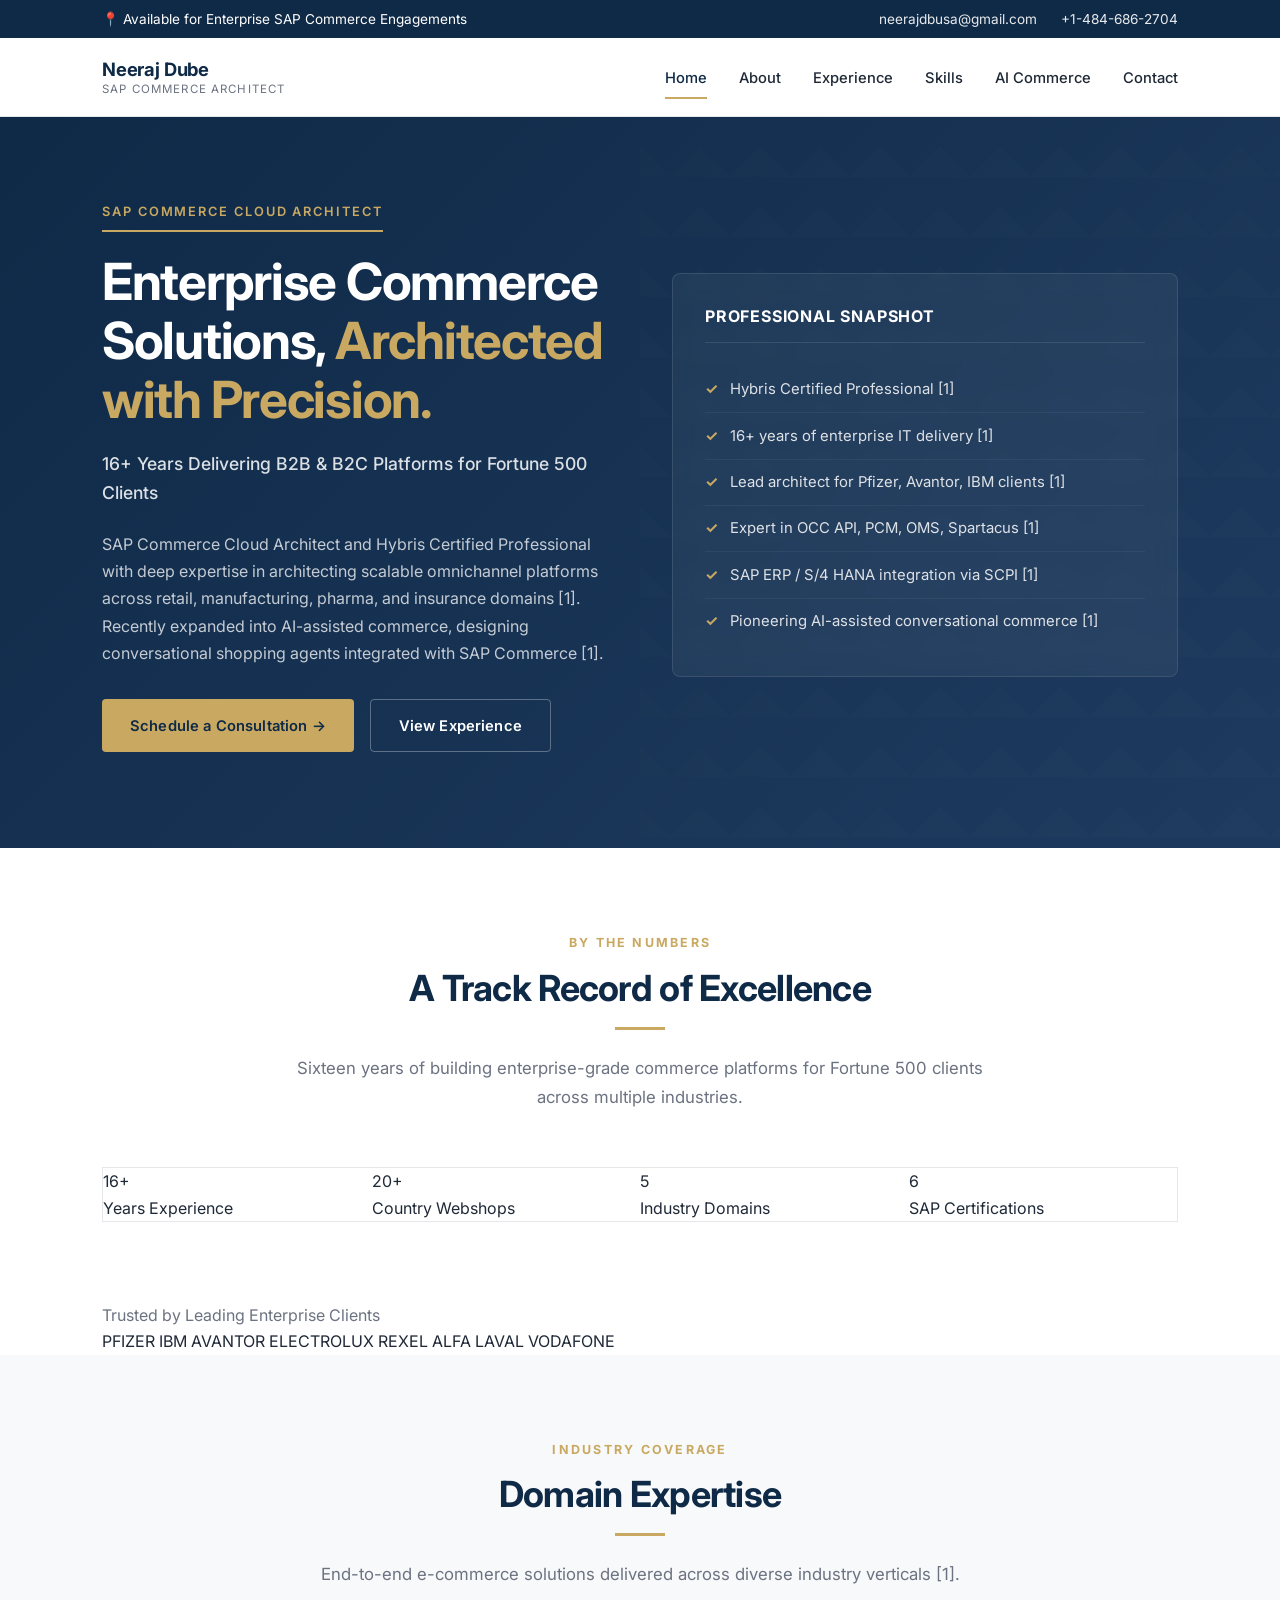
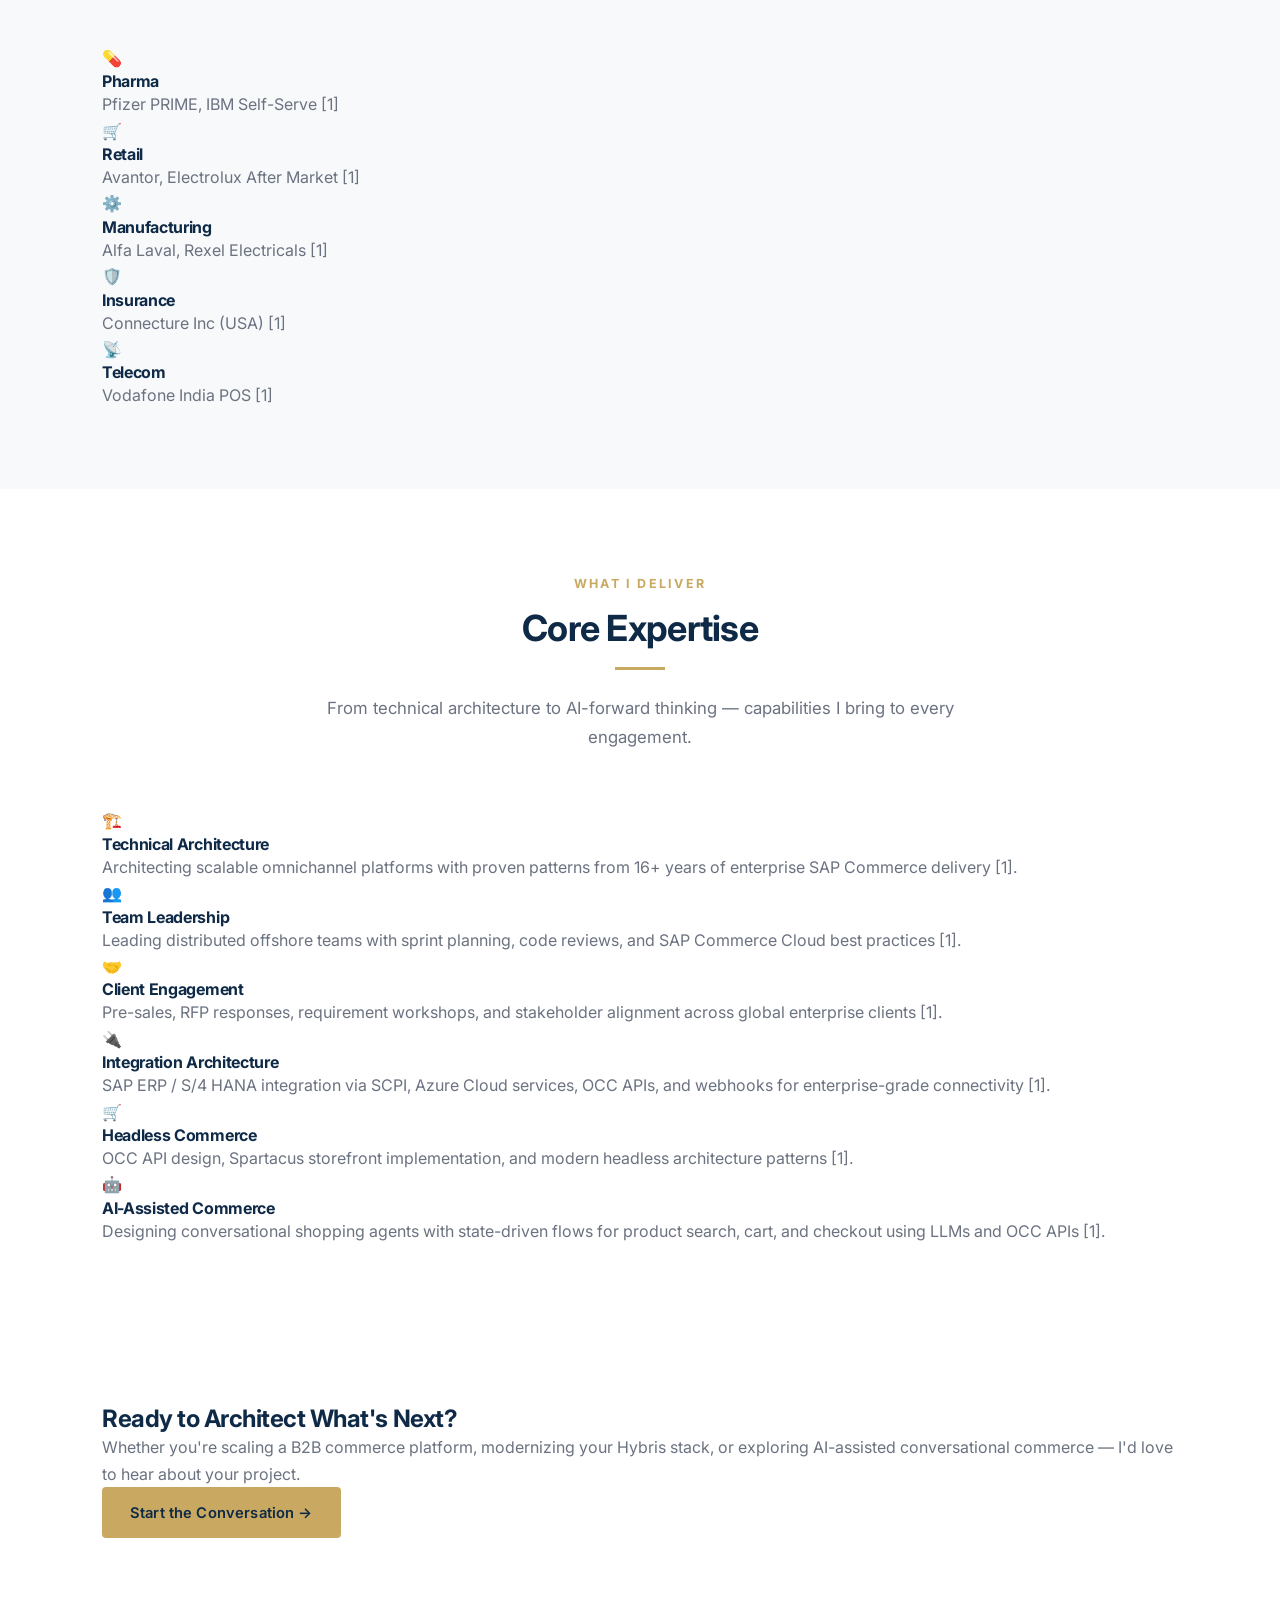
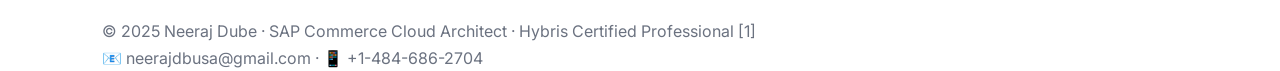
==== index.html @ e6ef2341 "Update index.html" ====
<!DOCTYPE html>
<html lang="en">
<head>
<meta charset="UTF-8" />
<meta name="viewport" content="width=device-width, initial-scale=1.0" />
<title>Neeraj Dube — SAP Commerce Cloud Architect</title>
<meta name="description" content="SAP Commerce Cloud Architect and Hybris Certified Professional with 16+ years of experience delivering enterprise B2B and B2C commerce solutions across pharma, retail, manufacturing, and insurance domains." />
<link href="https://fonts.googleapis.com/css2?family=Inter:wght@400;500;600;700;800&display=swap" rel="stylesheet">
<link rel="stylesheet" href="style.css">
</head>
<body>

<!-- Top Bar -->
<div class="top-bar">
  <div class="top-bar-inner">
    <span>📍 Available for Enterprise SAP Commerce Engagements</span>
    <div>
      <a href="mailto:neerajdbusa@gmail.com">neerajdbusa@gmail.com</a>
      <a href="tel:+14846862704">+1-484-686-2704</a>
    </div>
  </div>
</div>

<!-- Navigation -->
<nav>
  <div class="nav-inner">
    <div class="logo">
      <span class="logo-name">Neeraj Dube</span>
      <span class="logo-tagline">SAP Commerce Architect</span>
    </div>
    <ul class="nav-links">
      <li><a href="index.html" class="active">Home</a></li>
      <li><a href="about.html">About</a></li>
      <li><a href="experience.html">Experience</a></li>
      <li><a href="skills.html">Skills</a></li>
      <li><a href="ai-commerce.html">AI Commerce</a></li>
      <li><a href="contact.html">Contact</a></li>
    </ul>
  </div>
</nav>

<!-- Hero Section -->
<header class="hero">
  <div class="container">
    <div class="hero-inner">
      <div>
        <span class="hero-eyebrow">SAP Commerce Cloud Architect</span>
        <h1>Enterprise Commerce Solutions, <span class="accent">Architected with Precision.</span></h1>
        <p class="title">16+ Years Delivering B2B & B2C Platforms for Fortune 500 Clients</p>
        <p class="tagline">
          SAP Commerce Cloud Architect and Hybris Certified Professional with deep expertise in architecting scalable omnichannel platforms across retail, manufacturing, pharma, and insurance domains [1]. Recently expanded into AI-assisted commerce, designing conversational shopping agents integrated with SAP Commerce [1].
        </p>
        <div class="hero-actions">
          <a href="contact.html" class="btn btn-primary">Schedule a Consultation →</a>
          <a href="experience.html" class="btn btn-outline">View Experience</a>
        </div>
      </div>

      <div class="hero-card">
        <h3>Professional Snapshot</h3>
        <ul class="cred-list">
          <li>Hybris Certified Professional [1]</li>
          <li>16+ years of enterprise IT delivery [1]</li>
          <li>Lead architect for Pfizer, Avantor, IBM clients [1]</li>
          <li>Expert in OCC API, PCM, OMS, Spartacus [1]</li>
          <li>SAP ERP / S/4 HANA integration via SCPI [1]</li>
          <li>Pioneering AI-assisted conversational commerce [1]</li>
        </ul>
      </div>
    </div>
  </div>
</header>

<!-- Stats Section -->
<section>
  <div class="container">
    <div class="section-header">
      <span class="eyebrow">By The Numbers</span>
      <h2 class="section-title">A Track Record of Excellence</h2>
      <div class="section-divider"></div>
      <p class="section-subtitle">Sixteen years of building enterprise-grade commerce platforms for Fortune 500 clients across multiple industries.</p>
    </div>
    <div class="stats-grid">
      <div class="stat-card">
        <div class="stat-num">16<span class="plus">+</span></div>
        <div class="stat-label">Years Experience</div>
      </div>
      <div class="stat-card">
        <div class="stat-num">20<span class="plus">+</span></div>
        <div class="stat-label">Country Webshops</div>
      </div>
      <div class="stat-card">
        <div class="stat-num">5</div>
        <div class="stat-label">Industry Domains</div>
      </div>
      <div class="stat-card">
        <div class="stat-num">6</div>
        <div class="stat-label">SAP Certifications</div>
      </div>
    </div>
  </div>
</section>

<!-- Clients Bar -->
<div class="clients-section">
  <div class="container">
    <p class="clients-label">Trusted by Leading Enterprise Clients</p>
    <div class="clients-grid">
      <span class="client-name">PFIZER</span>
      <span class="client-name">IBM</span>
      <span class="client-name">AVANTOR</span>
      <span class="client-name">ELECTROLUX</span>
      <span class="client-name">REXEL</span>
      <span class="client-name">ALFA LAVAL</span>
      <span class="client-name">VODAFONE</span>
    </div>
  </div>
</div>

<!-- Domain Expertise -->
<section class="section-alt">
  <div class="container">
    <div class="section-header">
      <span class="eyebrow">Industry Coverage</span>
      <h2 class="section-title">Domain Expertise</h2>
      <div class="section-divider"></div>
      <p class="section-subtitle">End-to-end e-commerce solutions delivered across diverse industry verticals [1].</p>
    </div>
    <div class="domain-grid">
      <div class="domain-card">
        <div class="domain-icon">💊</div>
        <h4>Pharma</h4>
        <p>Pfizer PRIME, IBM Self-Serve [1]</p>
      </div>
      <div class="domain-card">
        <div class="domain-icon">🛒</div>
        <h4>Retail</h4>
        <p>Avantor, Electrolux After Market [1]</p>
      </div>
      <div class="domain-card">
        <div class="domain-icon">⚙️</div>
        <h4>Manufacturing</h4>
        <p>Alfa Laval, Rexel Electricals [1]</p>
      </div>
      <div class="domain-card">
        <div class="domain-icon">🛡️</div>
        <h4>Insurance</h4>
        <p>Connecture Inc (USA) [1]</p>
      </div>
      <div class="domain-card">
        <div class="domain-icon">📡</div>
        <h4>Telecom</h4>
        <p>Vodafone India POS [1]</p>
      </div>
    </div>
  </div>
</section>

<!-- Core Expertise -->
<section>
  <div class="container">
    <div class="section-header">
      <span class="eyebrow">What I Deliver</span>
      <h2 class="section-title">Core Expertise</h2>
      <div class="section-divider"></div>
      <p class="section-subtitle">From technical architecture to AI-forward thinking — capabilities I bring to every engagement.</p>
    </div>
    <div class="expertise-grid">
      <div class="expertise-card">
        <div class="expertise-icon">🏗️</div>
        <h4>Technical Architecture</h4>
        <p>Architecting scalable omnichannel platforms with proven patterns from 16+ years of enterprise SAP Commerce delivery [1].</p>
      </div>
      <div class="expertise-card">
        <div class="expertise-icon">👥</div>
        <h4>Team Leadership</h4>
        <p>Leading distributed offshore teams with sprint planning, code reviews, and SAP Commerce Cloud best practices [1].</p>
      </div>
      <div class="expertise-card">
        <div class="expertise-icon">🤝</div>
        <h4>Client Engagement</h4>
        <p>Pre-sales, RFP responses, requirement workshops, and stakeholder alignment across global enterprise clients [1].</p>
      </div>
      <div class="expertise-card">
        <div class="expertise-icon">🔌</div>
        <h4>Integration Architecture</h4>
        <p>SAP ERP / S/4 HANA integration via SCPI, Azure Cloud services, OCC APIs, and webhooks for enterprise-grade connectivity [1].</p>
      </div>
      <div class="expertise-card">
        <div class="expertise-icon">🛒</div>
        <h4>Headless Commerce</h4>
        <p>OCC API design, Spartacus storefront implementation, and modern headless architecture patterns [1].</p>
      </div>
      <div class="expertise-card">
        <div class="expertise-icon">🤖</div>
        <h4>AI-Assisted Commerce</h4>
        <p>Designing conversational shopping agents with state-driven flows for product search, cart, and checkout using LLMs and OCC APIs [1].</p>
      </div>
    </div>
  </div>
</section>

<!-- CTA Banner -->
<section>
  <div class="container">
    <div class="cta-banner">
      <h2>Ready to Architect What's Next?</h2>
      <p>Whether you're scaling a B2B commerce platform, modernizing your Hybris stack, or exploring AI-assisted conversational commerce — I'd love to hear about your project.</p>
      <a href="contact.html" class="btn btn-primary">Start the Conversation →</a>
    </div>
  </div>
</section>

<!-- Footer -->
<footer>
  <div class="container">
    <p>© 2025 Neeraj Dube · SAP Commerce Cloud Architect · Hybris Certified Professional [1]</p>
    <p>📧 <a href="mailto:neerajdbusa@gmail.com">neerajdbusa@gmail.com</a> · 📱 +1-484-686-2704</p>
  </div>
</footer>

</body>
</html>
---- style.css ----
/* ============================================
   NEERAJ DUBE PORTFOLIO - GLOBAL STYLESHEET
   SAP Commerce Cloud Architect [1]
   ============================================ */

/* ---------- RESET & BASE ---------- */
* { margin: 0; padding: 0; box-sizing: border-box; }
html { scroll-behavior: smooth; }
body {
  font-family: 'Inter', -apple-system, BlinkMacSystemFont, sans-serif;
  line-height: 1.65;
  color: #1f2937;
  background: #ffffff;
  -webkit-font-smoothing: antialiased;
}
a { color: inherit; text-decoration: none; }
img { max-width: 100%; display: block; }
ul { list-style: none; }

/* ---------- DESIGN TOKENS ---------- */
:root {
  --navy: #0f2a47;
  --navy-light: #1e3a5f;
  --accent: #c9a961;
  --accent-dark: #b89651;
  --text: #1f2937;
  --text-muted: #6b7280;
  --bg: #ffffff;
  --bg-alt: #f8f9fb;
  --border: #e5e7eb;
  --success: #10b981;
}

/* ---------- TYPOGRAPHY ---------- */
h1, h2, h3, h4, h5 {
  font-weight: 700;
  letter-spacing: -0.02em;
  line-height: 1.25;
  color: var(--navy);
}
p { color: var(--text-muted); }
strong { color: var(--text); font-weight: 600; }

.container { max-width: 1140px; margin: 0 auto; padding: 0 2rem; }

/* ---------- TOP BAR ---------- */
.top-bar {
  background: var(--navy);
  color: #fff;
  padding: 0.5rem 0;
  font-size: 0.85rem;
}
.top-bar-inner {
  max-width: 1140px;
  margin: 0 auto;
  padding: 0 2rem;
  display: flex;
  justify-content: space-between;
  align-items: center;
  flex-wrap: wrap;
  gap: 0.5rem;
}
.top-bar a { color: rgba(255,255,255,0.9); margin-left: 1.25rem; transition: color 0.2s; }
.top-bar a:hover { color: var(--accent); }
@media (max-width: 600px) { .top-bar { display: none; } }

/* ---------- NAVIGATION ---------- */
nav {
  background: #fff;
  border-bottom: 1px solid var(--border);
  padding: 1.25rem 0;
  position: sticky;
  top: 0;
  z-index: 100;
  box-shadow: 0 1px 3px rgba(0,0,0,0.02);
}
.nav-inner {
  display: flex;
  justify-content: space-between;
  align-items: center;
  max-width: 1140px;
  margin: 0 auto;
  padding: 0 2rem;
}
.logo { display: flex; flex-direction: column; line-height: 1.2; }
.logo-name {
  font-weight: 700;
  font-size: 1.15rem;
  color: var(--navy);
  letter-spacing: -0.01em;
}
.logo-tagline {
  font-size: 0.72rem;
  color: var(--text-muted);
  text-transform: uppercase;
  letter-spacing: 0.1em;
  margin-top: 2px;
}
.nav-links {
  display: flex;
  gap: 2rem;
  align-items: center;
}
.nav-links a {
  font-weight: 500;
  font-size: 0.92rem;
  color: var(--text);
  transition: color 0.2s;
  position: relative;
  padding: 0.25rem 0;
}
.nav-links a:hover { color: var(--navy); }
.nav-links a.active { color: var(--navy); }
.nav-links a.active::after {
  content: '';
  position: absolute;
  bottom: -8px;
  left: 0; right: 0;
  height: 2px;
  background: var(--accent);
}
@media (max-width: 768px) { .nav-links { display: none; } }

/* ---------- BUTTONS ---------- */
.btn {
  display: inline-flex;
  align-items: center;
  gap: 0.5rem;
  padding: 0.85rem 1.75rem;
  border-radius: 4px;
  font-weight: 600;
  font-size: 0.92rem;
  transition: all 0.25s;
  cursor: pointer;
  border: none;
  font-family: inherit;
  letter-spacing: 0.01em;
}
.btn-primary {
  background: var(--accent);
  color: var(--navy);
}
.btn-primary:hover {
  background: var(--accent-dark);
  transform: translateY(-1px);
}
.btn-outline {
  background: transparent;
  color: #fff;
  border: 1.5px solid rgba(255,255,255,0.3);
}
.btn-outline:hover {
  border-color: #fff;
  background: rgba(255,255,255,0.05);
}
.btn-dark {
  background: var(--navy);
  color: #fff;
}
.btn-dark:hover {
  background: var(--navy-light);
  transform: translateY(-1px);
}
.btn-light { background: #fff; color: var(--navy); }
.btn-light:hover { transform: translateY(-2px); box-shadow: 0 10px 25px rgba(0,0,0,0.1); }

/* ---------- HERO (Home Page) ---------- */
.hero {
  background: linear-gradient(135deg, #0f2a47 0%, #1e3a5f 100%);
  color: #fff;
  padding: 5rem 0 6rem;
  position: relative;
  overflow: hidden;
}
.hero::before {
  content: '';
  position: absolute;
  top: 0; right: 0;
  width: 50%; height: 100%;
  background-image:
    linear-gradient(45deg, rgba(255,255,255,0.02) 25%, transparent 25%),
    linear-gradient(-45deg, rgba(255,255,255,0.02) 25%, transparent 25%);
  background-size: 60px 60px;
  opacity: 0.5;
}
.hero-inner {
  position: relative;
  z-index: 1;
  display: grid;
  grid-template-columns: 1fr 1fr;
  gap: 4rem;
  align-items: center;
}
@media (max-width: 900px) {
  .hero-inner { grid-template-columns: 1fr; gap: 2rem; text-align: center; }
}
.hero-eyebrow {
  display: inline-block;
  font-size: 0.8rem;
  letter-spacing: 0.15em;
  text-transform: uppercase;
  color: var(--accent);
  font-weight: 600;
  margin-bottom: 1.25rem;
  padding-bottom: 0.5rem;
  border-bottom: 2px solid var(--accent);
}
.hero h1 {
  font-size: clamp(2.25rem, 4vw, 3.25rem);
  color: #fff;
  margin-bottom: 1.25rem;
  letter-spacing: -0.025em;
  line-height: 1.15;
}
.hero h1 .accent { color: var(--accent); }
.hero .title {
  font-size: 1.1rem;
  color: rgba(255,255,255,0.85);
  font-weight: 500;
  margin-bottom: 1.5rem;
}
.hero .tagline {
  font-size: 1rem;
  color: rgba(255,255,255,0.75);
  margin-bottom: 2rem;
  line-height: 1.7;
  max-width: 520px;
}
@media (max-width: 900px) { .hero .tagline { margin-left: auto; margin-right: auto; } }
.hero-actions { display: flex; gap: 1rem; flex-wrap: wrap; }
@media (max-width: 900px) { .hero-actions { justify-content: center; } }

/* ---------- HERO INFO CARD ---------- */
.hero-card {
  background: rgba(255,255,255,0.05);
  backdrop-filter: blur(10px);
  border: 1px solid rgba(255,255,255,0.1);
  border-radius: 8px;
  padding: 2rem;
}
.hero-card h3 {
  color: #fff;
  font-size: 1rem;
  margin-bottom: 1.5rem;
  padding-bottom: 1rem;
  border-bottom: 1px solid rgba(255,255,255,0.1);
  letter-spacing: 0.05em;
  text-transform: uppercase;
}
.cred-list li {
  display: flex;
  align-items: flex-start;
  gap: 0.75rem;
  padding: 0.65rem 0;
  color: rgba(255,255,255,0.85);
  font-size: 0.93rem;
  border-bottom: 1px solid rgba(255,255,255,0.05);
}
.cred-list li:last-child { border-bottom: none; }
.cred-list li::before {
  content: '✓';
  color: var(--accent);
  font-weight: 700;
  flex-shrink: 0;
}

/* ---------- PAGE HEADER (Inner Pages) ---------- */
.page-header {
  background: linear-gradient(135deg, #0f2a47 0%, #1e3a5f 100%);
  color: #fff;
  padding: 5rem 0 4rem;
  text-align: center;
}
.page-header h1 {
  font-size: clamp(2rem, 4vw, 2.75rem);
  color: #fff;
  margin-bottom: 1rem;
}
.page-header p {
  font-size: 1.05rem;
  color: rgba(255,255,255,0.8);
  max-width: 720px;
  margin: 0 auto;
  line-height: 1.7;
}

/* ---------- SECTIONS ---------- */
section { padding: 5rem 0; }
.section-alt { background: var(--bg-alt); }
.section-header {
  text-align: center;
  margin-bottom: 3.5rem;
  max-width: 720px;
  margin-left: auto;
  margin-right: auto;
}
.eyebrow {
  display: inline-block;
  font-size: 0.78rem;
  letter-spacing: 0.18em;
  text-transform: uppercase;
  color: var(--accent);
  font-weight: 700;
  margin-bottom: 0.75rem;
}
.section-title {
  font-size: clamp(1.75rem, 3vw, 2.25rem);
  margin-bottom: 1rem;
  color: var(--navy);
}
.section-divider {
  width: 50px;
  height: 3px;
  background: var(--accent);
  margin: 0 auto 1.5rem;
}
.section-subtitle { font-size: 1.05rem; color: var(--text-muted); line-height: 1.7; }

/* ---------- STATS ---------- */
.stats-grid {
  display: grid;
  grid-template-columns: repeat(auto-fit, minmax(200px, 1fr));
  gap: 0;
  border: 1px solid var(--border);
  background: #fff;
}
.stat-card {
  padding: 2.5r
  .stat-card {
  padding: 2.5rem 2rem;
  text-align: center;
  border-right: 1px solid var(--border);
  transition: background 0.25s;
}
.stat-card:last-child { border-right: none; }
.stat-card:hover { background: var(--bg-alt); }
@media (max-width: 768px) {
  .stat-card { border-right: none; border-bottom: 1px solid var(--border); }
  .stat-card:last-child { border-bottom: none; }
}
.stat-num {
  font-size: 2.75rem;
  font-weight: 800;
  color: var(--navy);
  letter-spacing: -0.03em;
  line-height: 1;
  margin-bottom: 0.5rem;
}
.stat-num .plus { color: var(--accent); }
.stat-label {
  font-size: 0.88rem;
  color: var(--text-muted);
  text-transform: uppercase;
  letter-spacing: 0.08em;
  font-weight: 600;
}

/* ---------- EXPERTISE / FEATURE CARDS ---------- */
.expertise-grid {
  display: grid;
  grid-template-columns: repeat(auto-fit, minmax(300px, 1fr));
  gap: 1.5rem;
}
.expertise-card {
  background: #fff;
  border: 1px solid var(--border);
  padding: 2rem;
  transition: all 0.25s;
  position: relative;
}
.expertise-card::before {
  content: '';
  position: absolute;
  top: 0; left: 0;
  width: 0; height: 3px;
  background: var(--accent);
  transition: width 0.3s;
}
.expertise-card:hover {
  border-color: var(--navy);
  box-shadow: 0 8px 30px rgba(15,42,71,0.08);
  transform: translateY(-3px);
}
.expertise-card:hover::before { width: 100%; }
.expertise-icon {
  width: 48px; height: 48px;
  background: var(--bg-alt);
  border: 1px solid var(--border);
  display: flex;
  align-items: center;
  justify-content: center;
  font-size: 1.4rem;
  margin-bottom: 1.25rem;
  color: var(--navy);
}
.expertise-card h4 { font-size: 1.1rem; margin-bottom: 0.5rem; }
.expertise-card p { font-size: 0.93rem; line-height: 1.7; }

/* ---------- DOMAIN CARDS ---------- */
.domain-grid {
  display: grid;
  grid-template-columns: repeat(auto-fit, minmax(200px, 1fr));
  gap: 1.25rem;
}
.domain-card {
  background: #fff;
  border: 1px solid var(--border);
  padding: 2rem 1.5rem;
  text-align: center;
  transition: all 0.25s;
}
.domain-card:hover {
  border-color: var(--accent);
  transform: translateY(-3px);
  box-shadow: 0 8px 25px rgba(0,0,0,0.05);
}
.domain-icon { font-size: 2.25rem; margin-bottom: 0.75rem; }
.domain-card h4 { font-size: 1.05rem; margin-bottom: 0.4rem; color: var(--navy); }
.domain-card p { font-size: 0.88rem; }

/* ---------- CLIENTS BAR ---------- */
.clients-section {
  background: var(--bg-alt);
  border-top: 1px solid var(--border);
  border-bottom: 1px solid var(--border);
  padding: 3rem 0;
}
.clients-label {
  text-align: center;
  font-size: 0.78rem;
  letter-spacing: 0.18em;
  text-transform: uppercase;
  color: var(--text-muted);
  font-weight: 600;
  margin-bottom: 1.75rem;
}
.clients-grid {
  display: flex;
  justify-content: center;
  align-items: center;
  flex-wrap: wrap;
  gap: 3rem;
}
.client-name {
  font-size: 1rem;
  font-weight: 700;
  color: var(--text-muted);
  letter-spacing: 0.08em;
  transition: color 0.3s;
}
.client-name:hover { color: var(--navy); }

/* ---------- ABOUT TEXT ---------- */
.about-text {
  font-size: 1.05rem;
  line-height: 1.85;
  color: #374151;
}
.about-text p { color: #374151; margin-bottom: 1.25rem; }

.highlight-box {
  background: #fff;
  padding: 2rem;
  border: 1px solid var(--border);
  border-left: 4px solid var(--accent);
  margin: 2rem 0;
}
.highlight-box h3 { margin-bottom: 0.75rem; color: var(--navy); }

/* ---------- TIMELINE / EXPERIENCE ---------- */
.company-block { margin-bottom: 3rem; }
.company-header {
  display: flex;
  justify-content: space-between;
  align-items: baseline;
  flex-wrap: wrap;
  gap: 0.5rem;
  margin-bottom: 1.5rem;
  padding-bottom: 1rem;
  border-bottom: 2px solid var(--navy);
}
.company-name {
  font-size: 1.35rem;
  font-weight: 700;
  color: var(--navy);
}
.company-role {
  color: var(--accent-dark);
  font-weight: 600;
  font-size: 0.95rem;
  margin-top: 0.25rem;
}
.company-date {
  color: var(--text-muted);
  font-size: 0.88rem;
  font-weight: 500;
  text-transform: uppercase;
  letter-spacing: 0.05em;
}
.timeline-item {
  background: #fff;
  padding: 1.75rem;
  border: 1px solid var(--border);
  margin-bottom: 1.25rem;
  transition: all 0.25s;
  border-left: 4px solid var(--accent);
}
.timeline-item:hover {
  box-shadow: 0 8px 25px rgba(0,0,0,0.06);
  transform: translateX(2px);
}
.timeline-item h4 {
  font-size: 1.1rem;
  color: var(--navy);
  margin-bottom: 0.5rem;
}
.timeline-item .client-date {
  display: flex;
  justify-content: space-between;
  flex-wrap: wrap;
  gap: 0.5rem;
  margin-bottom: 0.75rem;
}
.client-tag {
  color: var(--navy);
  font-weight: 600;
  font-size: 0.92rem;
}
.date-tag {
  color: var(--text-muted);
  font-size: 0.85rem;
  font-weight: 500;
}
.timeline-item ul {
  padding-left: 0;
  margin-top: 0.75rem;
  list-style: none;
}
.timeline-item li {
  color: var(--text-muted);
  margin-bottom: 0.6rem;
  font-size: 0.93rem;
  padding-left: 1.5rem;
  position: relative;
  line-height: 1.65;
}
.timeline-item li::before {
  content: '▸';
  position: absolute;
  left: 0;
  color: var(--accent);
  font-weight: 700;
}
.env-tag {
  font-size: 0.82rem;
  color: var(--text-muted);
  font-style: italic;
  margin-top: 1rem;
  padding-top: 0.75rem;
  border-top: 1px dashed var(--border);
}

/* ---------- SKILLS ---------- */
.skill-category {
  background: #fff;
  border: 1px solid var(--border);
  padding: 1.75rem;
  margin-bottom: 1.25rem;
  transition: all 0.25s;
}
.skill-category:hover {
  border-color: var(--navy);
  box-shadow: 0 8px 25px rgba(0,0,0,0.05);
}
.skill-category-header {
  display: flex;
  align-items: center;
  gap: 0.85rem;
  margin-bottom: 1.25rem;
  padding-bottom: 0.75rem;
  border-bottom: 1px solid var(--border);
}
.skill-icon {
  width: 40px; height: 40px;
  background: var(--bg-alt);
  border: 1px solid var(--border);
  display: flex;
  align-items: center;
  justify-content: center;
  font-size: 1.15rem;
  flex-shrink: 0;
  color: var(--navy);
}
.skill-category h4 {
  font-size: 1.05rem;
  color: var(--navy);
  margin: 0;
}
.skills-grid { display: flex; flex-wrap: wrap; gap: 0.5rem; }
.skill-tag {
  background: var(--bg-alt);
  padding: 0.5rem 1rem;
  border: 1px solid var(--border);
  font-weight: 500;
  font-size: 0.88rem;
  color: var(--text);
  transition: all 0.2s;
}
.skill-tag:hover {
  background: #fff;
  border-color: var(--navy);
  color: var(--navy);
}
.skill-tag.primary {
  background: var(--navy);
  border-color: var(--navy);
  color: #fff;
}
.skill-tag.accent {
  background: var(--accent);
  border-color: var(--accent);
  color: var(--navy);
  font-weight: 600;
}

/* ---------- COMPETENCY CARDS ---------- */
.competency-grid {
  display: grid;
  grid-template-columns: repeat(auto-fit, minmax(220px, 1fr));
  gap: 1rem;
}
.competency-card {
  background: #fff;
  padding: 1.5rem;
  border: 1px solid var(--border);
  transition: all 0.25s;
}
.competency-card:hover {
  border-color: var(--accent);
  transform: translateY(-3px);
  box-shadow: 0 8px 25px rgba(0,0,0,0.05);
}
.competency-icon { font-size: 1.85rem; margin-bottom: 0.5rem; }
.competency-card h4 { font-size: 1rem; margin-bottom: 0.4rem; color: var(--navy); }
.competency-card p { font-size: 0.88rem; }

/* ---------- CERTIFICATIONS ---------- */
.cert-grid {
  display: grid;
  grid-template-columns: repeat(auto-fit, minmax(260px, 1fr));
  gap: 1rem;
}
.cert-card {
  background: #fff;
  padding: 1.25rem;
  border: 1px solid var(--border);
  display: flex;
  align-items: center;
  gap: 1rem;
  transition: all 0.25s;
}
.cert-card:hover {
  border-color: var(--accent);
  transform: translateY(-3px);
}
.cert-icon {
  width: 44px; height: 44px;
  background: var(--navy);
  color: var(--accent);
  display: flex;
  align-items: center;
  justify-content: center;
  font-size: 0.85rem;
  flex-shrink: 0;
  font-weight: 700;
  letter-spacing: 0.05em;
}
.cert-card .name {
  font-weight: 600;
  font-size: 0.93rem;
  color: var(--navy);
}

/* ---------- EDUCATION ---------- */
.edu-card {
  background: #fff;
  padding: 1.5rem;
  border: 1px solid var(--border);
  margin-bottom: 1rem;
  border-left: 4px solid var(--navy);
  transition: all 0.25s;
}
.edu-card {
  background: #fff;
  padding: 1.5rem;
  border: 1px solid var(--border);
  margin-bottom: 1rem;
  border-left: 4px solid var(--navy);
  transition: all 0.25s;
}
.edu-card:hover {
  border-left-color: var(--accent);
  box-shadow: 0 8px 25px rgba(0,0,0,0.05);
}
.edu-card h4 {
  color: var(--navy);
  margin-bottom: 0.25rem;
}
.edu-card .uni {
  color: var(--accent-dark);
  font-weight: 600;
  font-size: 0.95rem;
}
.edu-card .year {
  color: var(--text-muted);
  font-size: 0.88rem;
  margin-top: 0.25rem;
}

/* ---------- VALUES / CORE STRENGTHS ---------- */
.values-grid {
  display: grid;
  grid-template-columns: repeat(auto-fit, minmax(220px, 1fr));
  gap: 1rem;
  margin-top: 1.5rem;
}
.value-card {
  background: #fff;
  padding: 1.75rem 1.5rem;
  border: 1px solid var(--border);
  transition: all 0.25s;
}
.value-card:hover {
  border-color: var(--navy);
  transform: translateY(-3px);
  box-shadow: 0 8px 25px rgba(0,0,0,0.05);
}
.value-icon {
  font-size: 1.85rem;
  margin-bottom: 0.5rem;
}
.value-card h4 {
  font-size: 1rem;
  margin-bottom: 0.5rem;
  color: var(--navy);
}
.value-card p {
  font-size: 0.9rem;
}

/* ---------- AI COMMERCE PAGE ---------- */
.intro-card {
  background: #fff;
  padding: 2.5rem;
  border: 1px solid var(--border);
  border-left: 5px solid var(--accent);
  margin-bottom: 2rem;
}
.intro-card h2 { margin-bottom: 1rem; }
.intro-card p {
  font-size: 1.05rem;
  line-height: 1.85;
  color: #374151;
  margin-bottom: 1rem;
}
.intro-card p:last-child { margin-bottom: 0; }

.feature-grid {
  display: grid;
  grid-template-columns: repeat(auto-fit, minmax(280px, 1fr));
  gap: 1.25rem;
}
.feature-card {
  background: #fff;
  padding: 1.85rem;
  border: 1px solid var(--border);
  transition: all 0.25s;
}
.feature-card:hover {
  border-color: var(--navy);
  transform: translateY(-3px);
  box-shadow: 0 8px 25px rgba(0,0,0,0.06);
}
.feature-icon {
  width: 48px; height: 48px;
  background: var(--navy);
  color: var(--accent);
  display: flex;
  align-items: center;
  justify-content: center;
  font-size: 1.3rem;
  margin-bottom: 1.25rem;
}
.feature-card h4 {
  font-size: 1.1rem;
  margin-bottom: 0.5rem;
  color: var(--navy);
}
.feature-card p {
  font-size: 0.93rem;
  line-height: 1.7;
}

.flow-step {
  display: flex;
  align-items: flex-start;
  gap: 1.25rem;
  padding: 1.25rem 1.5rem;
  background: #fff;
  margin-bottom: 0.75rem;
  border: 1px solid var(--border);
  border-left: 4px solid var(--accent);
  transition: all 0.25s;
}
.flow-step:hover {
  transform: translateX(4px);
  box-shadow: 0 5px 15px rgba(0,0,0,0.05);
}
.flow-num {
  width: 36px; height: 36px;
  background: var(--navy);
  color: var(--accent);
  border-radius: 50%;
  display: flex;
  align-items: center;
  justify-content: center;
  font-weight: 700;
  flex-shrink: 0;
  font-size: 0.95rem;
}
.flow-content h5 {
  font-size: 1.05rem;
  color: var(--navy);
  margin-bottom: 0.25rem;
}
.flow-content p {
  font-size: 0.93rem;
  margin: 0;
}

.tech-stack {
  background: var(--navy);
  color: #fff;
  padding: 2.5rem;
  margin: 2rem 0;
  border: 1px solid var(--navy);
}
.tech-stack h3 {
  color: #fff;
  margin-bottom: 1.5rem;
}
.tech-stack-grid {
  display: grid;
  grid-template-columns: repeat(auto-fit, minmax(180px, 1fr));
  gap: 1rem;
}
.tech-item {
  background: rgba(255,255,255,0.05);
  padding: 1.25rem;
  border: 1px solid rgba(255,255,255,0.1);
  transition: all 0.25s;
}
.tech-item:hover {
  background: rgba(201,169,97,0.1);
  border-color: var(--accent);
}
.tech-item h5 {
  color: var(--accent);
  font-size: 0.95rem;
  margin-bottom: 0.4rem;
}
.tech-item p {
  color: rgba(255,255,255,0.75);
  font-size: 0.85rem;
  margin: 0;
}

.principle {
  display: flex;
  gap: 1.25rem;
  padding: 1.5rem;
  background: #fff;
  margin-bottom: 0.75rem;
  border: 1px solid var(--border);
  transition: all 0.25s;
}
.principle:hover {
  border-color: var(--accent);
  box-shadow: 0 5px 15px rgba(0,0,0,0.04);
}
.principle-icon {
  width: 44px; height: 44px;
  background: var(--bg-alt);
  border: 1px solid var(--border);
  color: var(--navy);
  display: flex;
  align-items: center;
  justify-content: center;
  font-size: 1.25rem;
  flex-shrink: 0;
}
.principle h5 {
  font-size: 1.05rem;
  color: var(--navy);
  margin-bottom: 0.4rem;
}
.principle p {
  font-size: 0.92rem;
  margin: 0;
  line-height: 1.65;
}

/* ---------- CONTACT PAGE ---------- */
.contact-grid {
  display: grid;
  grid-template-columns: repeat(auto-fit, minmax(280px, 1fr));
  gap: 1.25rem;
  margin-bottom: 3rem;
}
.contact-card {
  background: #fff;
  padding: 2.25rem 2rem;
  border: 1px solid var(--border);
  text-align: center;
  transition: all 0.25s;
}
.contact-card:hover {
  border-color: var(--navy);
  transform: translateY(-4px);
  box-shadow: 0 10px 30px rgba(0,0,0,0.06);
}
.contact-icon {
  width: 56px; height: 56px;
  background: var(--navy);
  color: var(--accent);
  display: flex;
  align-items: center;
  justify-content: center;
  font-size: 1.5rem;
  margin: 0 auto 1.25rem;
}
.contact-card h4 {
  font-size: 1.05rem;
  margin-bottom: 0.5rem;
  color: var(--navy);
}
.contact-card p {
  font-size: 0.92rem;
  margin-bottom: 0.85rem;
}
.contact-card a {
  color: var(--navy);
  font-weight: 600;
  font-size: 0.95rem;
  word-break: break-all;
  border-bottom: 2px solid var(--accent);
  padding-bottom: 2px;
}
.contact-card a:hover { color: var(--accent-dark); }

.availability-card {
  background: #fff;
  padding: 2.25rem;
  border: 1px solid var(--border);
  border-left: 5px solid var(--navy);
  margin-bottom: 2rem;
}
.availability-card h3 {
  margin-bottom: 1rem;
  color: var(--navy);
}
.availability-card p {
  color: #374151;
  font-size: 1rem;
  line-height: 1.75;
  margin-bottom: 1rem;
}
.availability-card ul {
  list-style: none;
  margin-top: 1rem;
}
.availability-card li {
  color: #374151;
  padding: 0.5rem 0;
  padding-left: 1.85rem;
  position: relative;
  font-size: 0.95rem;
  line-height: 1.65;
}
.availability-card li::before {
  content: '✓';
  position: absolute;
  left: 0;
  color: var(--accent);
  font-weight: 700;
  font-size: 1.1rem;
}

.response-card {
  background: var(--bg-alt);
  padding: 2rem;
  border: 1px solid var(--border);
  text-align: center;
}
.response-card .emoji {
  font-size: 2.5rem;
  margin-bottom: 0.5rem;
}
.response-card h4 {
  margin-bottom: 0.5rem;
  color: var(--navy);
}

/* ---------- CTA BANNERS ---------- */
.cta-banner {
  background: var(--navy);
  color: #fff;
  padding: 4rem 2.5rem;
  text-align: center;
  position: relative;
  overflow: hidden;
}
.cta-banner::before {
  content: '';
  position: absolute;
  top: 0; left: 0; right: 0;
  height: 3px;
  background: var(--accent);
}
.cta-banner h2 {
  color: #fff;
  margin-bottom: 1rem;
  font-size: clamp(1.5rem, 3vw, 2rem);
}
.cta-banner p {
  color: rgba(255,255,255,0.8);
  margin-bottom: 2rem;
  max-width: 600px;
  margin-left: auto;
  margin-right: auto;
  font-size: 1.02rem;
  line-height: 1.7;
}

/* ---------- FOOTER ---------- */
footer {
  background: var(--navy);
  color: rgba(255,255,255,0.7);
  text-align: center;
  padding: 2.5rem 1.5rem;
  font-size: 0.9rem;
  border-top: 3px solid var(--accent);
}
footer a {
  color: var(--accent);
  font-weight: 600;
  transition: color 0.2s;
}
footer a:hover { color: #fff; }
footer p { color: rgba(255,255,255,0.7); margin-bottom: 0.5rem; }
footer p:last-child { margin-bottom: 0; }

/* ---------- UTILITY CLASSES ---------- */
.text-center { text-align: center; }
.mt-2 { margin-top: 2rem; }
.mt-3 { margin-top: 3rem; }
.mb-2 { margin-bottom: 2rem; }

/* ---------- RESPONSIVE ---------- */
@media (max-width: 768px) {
  .container { padding: 0 1.25rem; }
  section { padding: 3.5rem 0; }
  .hero { padding: 3.5rem 0 4rem; }
  .nav-inner { padding: 0 1.25rem; }
  .top-bar-inner { padding: 0 1.25rem; }
}
.edu-card {
  background: #fff;
  padding: 1.5rem;
  border: 1px solid var(--border);
  margin-bottom: 1rem;
  border-left: 4px solid var(--navy);
  transition: all 0.25s;
}
.edu-card:hover {
  border-left-color: var(--accent);
  box-shadow: 0 8px 25px rgba(0,0,0,0.05);
}
.edu-card h4 {
  color: var(--navy);
  margin-bottom: 0.25rem;
}
.edu-card .uni {
  color: var(--accent-dark);
  font-weight: 600;
  font-size: 0.95rem;
}
.edu-card .year {
  color: var(--text-muted);
  font-size: 0.88rem;
  margin-top: 0.25rem;
}

/* ---------- VALUES / CORE STRENGTHS ---------- */
.values-grid {
  display: grid;
  grid-template-columns: repeat(auto-fit, minmax(220px, 1fr));
  gap: 1rem;
  margin-top: 1.5rem;
}
.value-card {
  background: #fff;
  padding: 1.75rem 1.5rem;
  border: 1px solid var(--border);
  transition: all 0.25s;
}
.value-card:hover {
  border-color: var(--navy);
  transform: translateY(-3px);
  box-shadow: 0 8px 25px rgba(0,0,0,0.05);
}
.value-icon {
  font-size: 1.85rem;
  margin-bottom: 0.5rem;
}
.value-card h4 {
  font-size: 1rem;
  margin-bottom: 0.5rem;
  color: var(--navy);
}
.value-card p {
  font-size: 0.9rem;
}

/* ---------- AI COMMERCE PAGE ---------- */
.intro-card {
  background: #fff;
  padding: 2.5rem;
  border: 1px solid var(--border);
  border-left: 5px solid var(--accent);
  margin-bottom: 2rem;
}
.intro-card h2 { margin-bottom: 1rem; }
.intro-card p {
  font-size: 1.05rem;
  line-height: 1.85;
  color: #374151;
  margin-bottom: 1rem;
}
.intro-card p:last-child { margin-bottom: 0; }

.feature-grid {
  display: grid;
  grid-template-columns: repeat(auto-fit, minmax(280px, 1fr));
  gap: 1.25rem;
}
.feature-card {
  background: #fff;
  padding: 1.85rem;
  border: 1px solid var(--border);
  transition: all 0.25s;
}
.feature-card:hover {
  border-color: var(--navy);
  transform: translateY(-3px);
  box-shadow: 0 8px 25px rgba(0,0,0,0.06);
}
.feature-icon {
  width: 48px; height: 48px;
  background: var(--navy);
  color: var(--accent);
  display: flex;
  align-items: center;
  justify-content: center;
  font-size: 1.3rem;
  margin-bottom: 1.25rem;
}
.feature-card h4 {
  font-size: 1.1rem;
  margin-bottom: 0.5rem;
  color: var(--navy);
}
.feature-card p {
  font-size: 0.93rem;
  line-height: 1.7;
}

.flow-step {
  display: flex;
  align-items: flex-start;
  gap: 1.25rem;
  padding: 1.25rem 1.5rem;
  background: #fff;
  margin-bottom: 0.75rem;
  border: 1px solid var(--border);
  border-left: 4px solid var(--accent);
  transition: all 0.25s;
}
.flow-step:hover {
  transform: translateX(4px);
  box-shadow: 0 5px 15px rgba(0,0,0,0.05);
}
.flow-num {
  width: 36px; height: 36px;
  background: var(--navy);
  color: var(--accent);
  border-radius: 50%;
  display: flex;
  align-items: center;
  justify-content: center;
  font-weight: 700;
  flex-shrink: 0;
  font-size: 0.95rem;
}
.flow-content h5 {
  font-size: 1.05rem;
  color: var(--navy);
  margin-bottom: 0.25rem;
}
.flow-content p {
  font-size: 0.93rem;
  margin: 0;
}

.tech-stack {
  background: var(--navy);
  color: #fff;
  padding: 2.5rem;
  margin: 2rem 0;
  border: 1px solid var(--navy);
}
.tech-stack h3 {
  color: #fff;
  margin-bottom: 1.5rem;
}
.tech-stack-grid {
  display: grid;
  grid-template-columns: repeat(auto-fit, minmax(180px, 1fr));
  gap: 1rem;
}
.tech-item {
  background: rgba(255,255,255,0.05);
  padding: 1.25rem;
  border: 1px solid rgba(255,255,255,0.1);
  transition: all 0.25s;
}
.tech-item:hover {
  background: rgba(201,169,97,0.1);
  border-color: var(--accent);
}
.tech-item h5 {
  color: var(--accent);
  font-size: 0.95rem;
  margin-bottom: 0.4rem;
}
.tech-item p {
  color: rgba(255,255,255,0.75);
  font-size: 0.85rem;
  margin: 0;
}

.principle {
  display: flex;
  gap: 1.25rem;
  padding: 1.5rem;
  background: #fff;
  margin-bottom: 0.75rem;
  border: 1px solid var(--border);
  transition: all 0.25s;
}
.principle:hover {
  border-color: var(--accent);
  box-shadow: 0 5px 15px rgba(0,0,0,0.04);
}
.principle-icon {
  width: 44px; height: 44px;
  background: var(--bg-alt);
  border: 1px solid var(--border);
  color: var(--navy);
  display: flex;
  align-items: center;
  justify-content: center;
  font-size: 1.25rem;
  flex-shrink: 0;
}
.principle h5 {
  font-size: 1.05rem;
  color: var(--navy);
  margin-bottom: 0.4rem;
}
.principle p {
  font-size: 0.92rem;
  margin: 0;
  line-height: 1.65;
}

/* ---------- CONTACT PAGE ---------- */
.contact-grid {
  display: grid;
  grid-template-columns: repeat(auto-fit, minmax(280px, 1fr));
  gap: 1.25rem;
  margin-bottom: 3rem;
}
.contact-card {
  background: #fff;
  padding: 2.25rem 2rem;
  border: 1px solid var(--border);
  text-align: center;
  transition: all 0.25s;
}
.contact-card:hover {
  border-color: var(--navy);
  transform: translateY(-4px);
  box-shadow: 0 10px 30px rgba(0,0,0,0.06);
}
.contact-icon {
  width: 56px; height: 56px;
  background: var(--navy);
  color: var(--accent);
  display: flex;
  align-items: center;
  justify-content: center;
  font-size: 1.5rem;
  margin: 0 auto 1.25rem;
}
.contact-card h4 {
  font-size: 1.05rem;
  margin-bottom: 0.5rem;
  color: var(--navy);
}
.contact-card p {
  font-size: 0.92rem;
  margin-bottom: 0.85rem;
}
.contact-card a {
  color: var(--navy);
  font-weight: 600;
  font-size: 0.95rem;
  word-break: break-all;
  border-bottom: 2px solid var(--accent);
  padding-bottom: 2px;
}
.contact-card a:hover { color: var(--accent-dark); }

.availability-card {
  background: #fff;
  padding: 2.25rem;
  border: 1px solid var(--border);
  border-left: 5px solid var(--navy);
  margin-bottom: 2rem;
}
.availability-card h3 {
  margin-bottom: 1rem;
  color: var(--navy);
}
.availability-card p {
  color: #374151;
  font-size: 1rem;
  line-height: 1.75;
  margin-bottom: 1rem;
}
.availability-card ul {
  list-style: none;
  margin-top: 1rem;
}
.availability-card li {
  color: #374151;
  padding: 0.5rem 0;
  padding-left: 1.85rem;
  position: relative;
  font-size: 0.95rem;
  line-height: 1.65;
}
.availability-card li::before {
  content: '✓';
  position: absolute;
  left: 0;
  color: var(--accent);
  font-weight: 700;
  font-size: 1.1rem;
}

.response-card {
  background: var(--bg-alt);
  padding: 2rem;
  border: 1px solid var(--border);
  text-align: center;
}
.response-card .emoji {
  font-size: 2.5rem;
  margin-bottom: 0.5rem;
}
.response-card h4 {
  margin-bottom: 0.5rem;
  color: var(--navy);
}

/* ---------- CTA BANNERS ---------- */
.cta-banner {
  background: var(--navy);
  color: #fff;
  padding: 4rem 2.5rem;
  text-align: center;
  position: relative;
  overflow: hidden;
}
.cta-banner::before {
  content: '';
  position: absolute;
  top: 0; left: 0; right: 0;
  height: 3px;
  background: var(--accent);
}
.cta-banner h2 {
  color: #fff;
  margin-bottom: 1rem;
  font-size: clamp(1.5rem, 3vw, 2rem);
}
.cta-banner p {
  color: rgba(255,255,255,0.8);
  margin-bottom: 2rem;
  max-width: 600px;
  margin-left: auto;
  margin-right: auto;
  font-size: 1.02rem;
  line-height: 1.7;
}

/* ---------- FOOTER ---------- */
footer {
  background: var(--navy);
  color: rgba(255,255,255,0.7);
  text-align: center;
  padding: 2.5rem 1.5rem;
  font-size: 0.9rem;
  border-top: 3px solid var(--accent);
}
footer a {
  color: var(--accent);
  font-weight: 600;
  transition: color 0.2s;
}
footer a:hover { color: #fff; }
footer p { color: rgba(255,255,255,0.7); margin-bottom: 0.5rem; }
footer p:last-child { margin-bottom: 0; }

/* ---------- UTILITY CLASSES ---------- */
.text-center { text-align: center; }
.mt-2 { margin-top: 2rem; }
.mt-3 { margin-top: 3rem; }
.mb-2 { margin-bottom: 2rem; }

/* ---------- RESPONSIVE ---------- */
@media (max-width: 768px) {
  .container { padding: 0 1.25rem; }
  section { padding: 3.5rem 0; }
  .hero { padding: 3.5rem 0 4rem; }
  .nav-inner { padding: 0 1.25rem; }
  .top-bar-inner { padding: 0 1.25rem; }
}
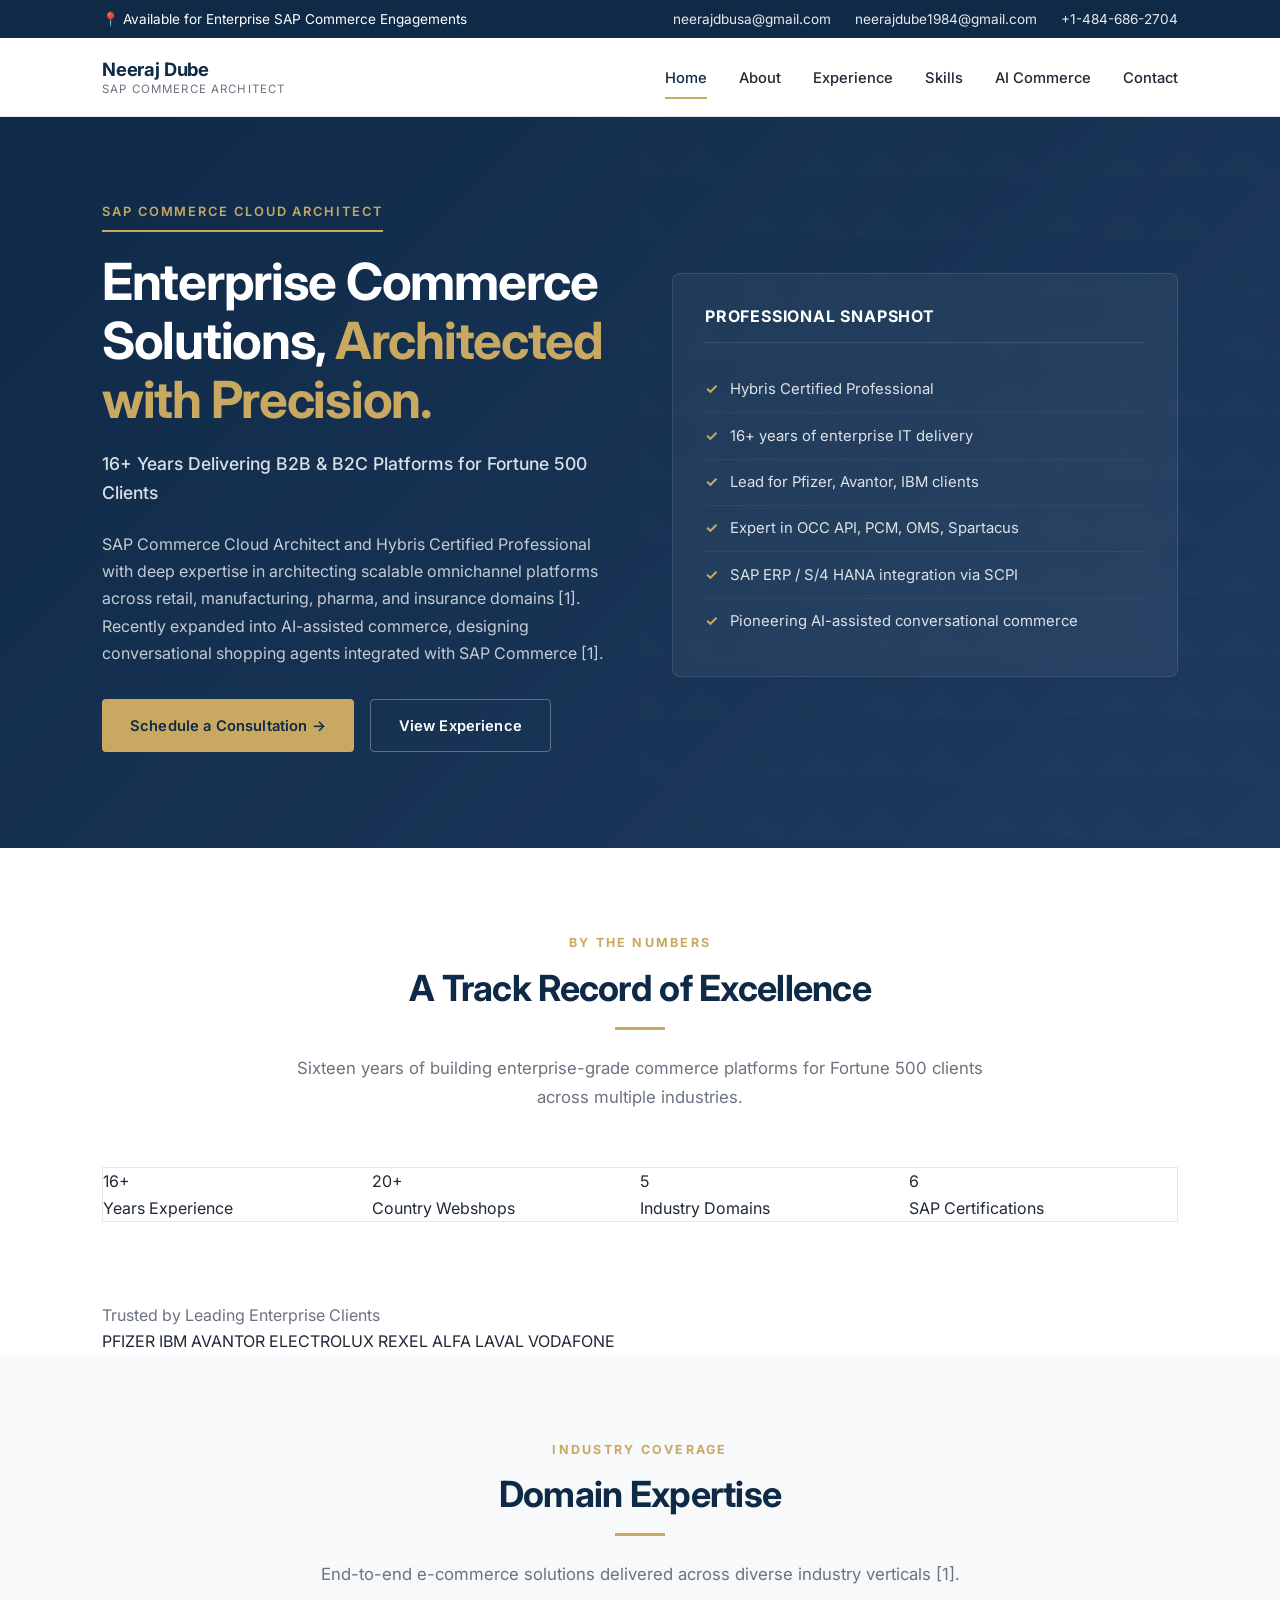
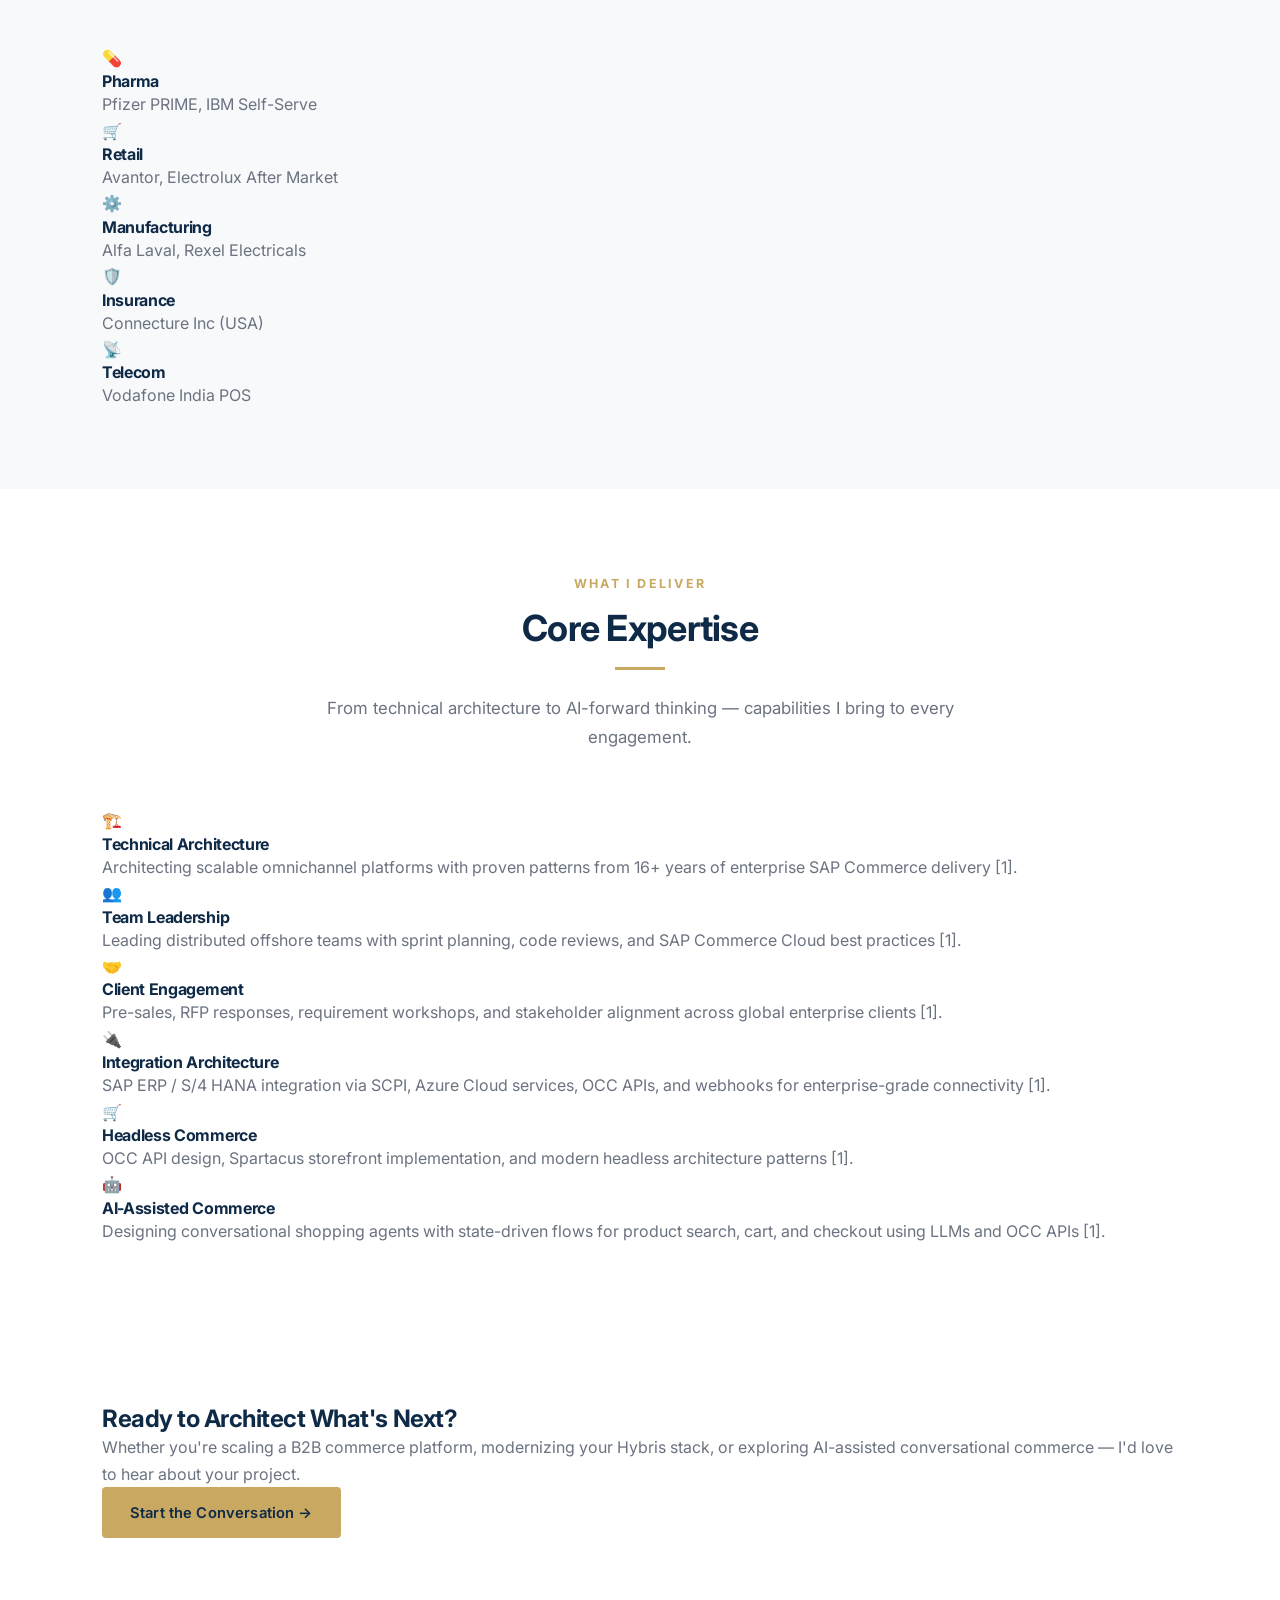
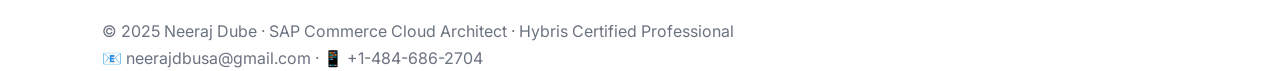
==== commit fb9d569b: "Update index.html" ====
--- a/index.html
+++ b/index.html
@@ -16,6 +16,7 @@
     <span>📍 Available for Enterprise SAP Commerce Engagements</span>
     <div>
       <a href="mailto:neerajdbusa@gmail.com">neerajdbusa@gmail.com</a>
+       <a href="mailto:neerajdube1984@gmail.com">neerajdube1984@gmail.com</a>
       <a href="tel:+14846862704">+1-484-686-2704</a>
     </div>
   </div>
@@ -59,12 +60,12 @@
       <div class="hero-card">
         <h3>Professional Snapshot</h3>
         <ul class="cred-list">
-          <li>Hybris Certified Professional [1]</li>
-          <li>16+ years of enterprise IT delivery [1]</li>
-          <li>Lead architect for Pfizer, Avantor, IBM clients [1]</li>
-          <li>Expert in OCC API, PCM, OMS, Spartacus [1]</li>
-          <li>SAP ERP / S/4 HANA integration via SCPI [1]</li>
-          <li>Pioneering AI-assisted conversational commerce [1]</li>
+          <li>Hybris Certified Professional </li>
+          <li>16+ years of enterprise IT delivery </li>
+          <li>Lead for Pfizer, Avantor, IBM clients </li>
+          <li>Expert in OCC API, PCM, OMS, Spartacus </li>
+          <li>SAP ERP / S/4 HANA integration via SCPI </li>
+          <li>Pioneering AI-assisted conversational commerce </li>
         </ul>
       </div>
     </div>
@@ -130,27 +131,27 @@
       <div class="domain-card">
         <div class="domain-icon">💊</div>
         <h4>Pharma</h4>
-        <p>Pfizer PRIME, IBM Self-Serve [1]</p>
+        <p>Pfizer PRIME, IBM Self-Serve </p>
       </div>
       <div class="domain-card">
         <div class="domain-icon">🛒</div>
         <h4>Retail</h4>
-        <p>Avantor, Electrolux After Market [1]</p>
+        <p>Avantor, Electrolux After Market</p>
       </div>
       <div class="domain-card">
         <div class="domain-icon">⚙️</div>
         <h4>Manufacturing</h4>
-        <p>Alfa Laval, Rexel Electricals [1]</p>
+        <p>Alfa Laval, Rexel Electricals </p>
       </div>
       <div class="domain-card">
         <div class="domain-icon">🛡️</div>
         <h4>Insurance</h4>
-        <p>Connecture Inc (USA) [1]</p>
+        <p>Connecture Inc (USA) </p>
       </div>
       <div class="domain-card">
         <div class="domain-icon">📡</div>
         <h4>Telecom</h4>
-        <p>Vodafone India POS [1]</p>
+        <p>Vodafone India POS </p>
       </div>
     </div>
   </div>
@@ -214,7 +215,7 @@
 <!-- Footer -->
 <footer>
   <div class="container">
-    <p>© 2025 Neeraj Dube · SAP Commerce Cloud Architect · Hybris Certified Professional [1]</p>
+    <p>© 2025 Neeraj Dube · SAP Commerce Cloud Architect · Hybris Certified Professional </p>
     <p>📧 <a href="mailto:neerajdbusa@gmail.com">neerajdbusa@gmail.com</a> · 📱 +1-484-686-2704</p>
   </div>
 </footer>
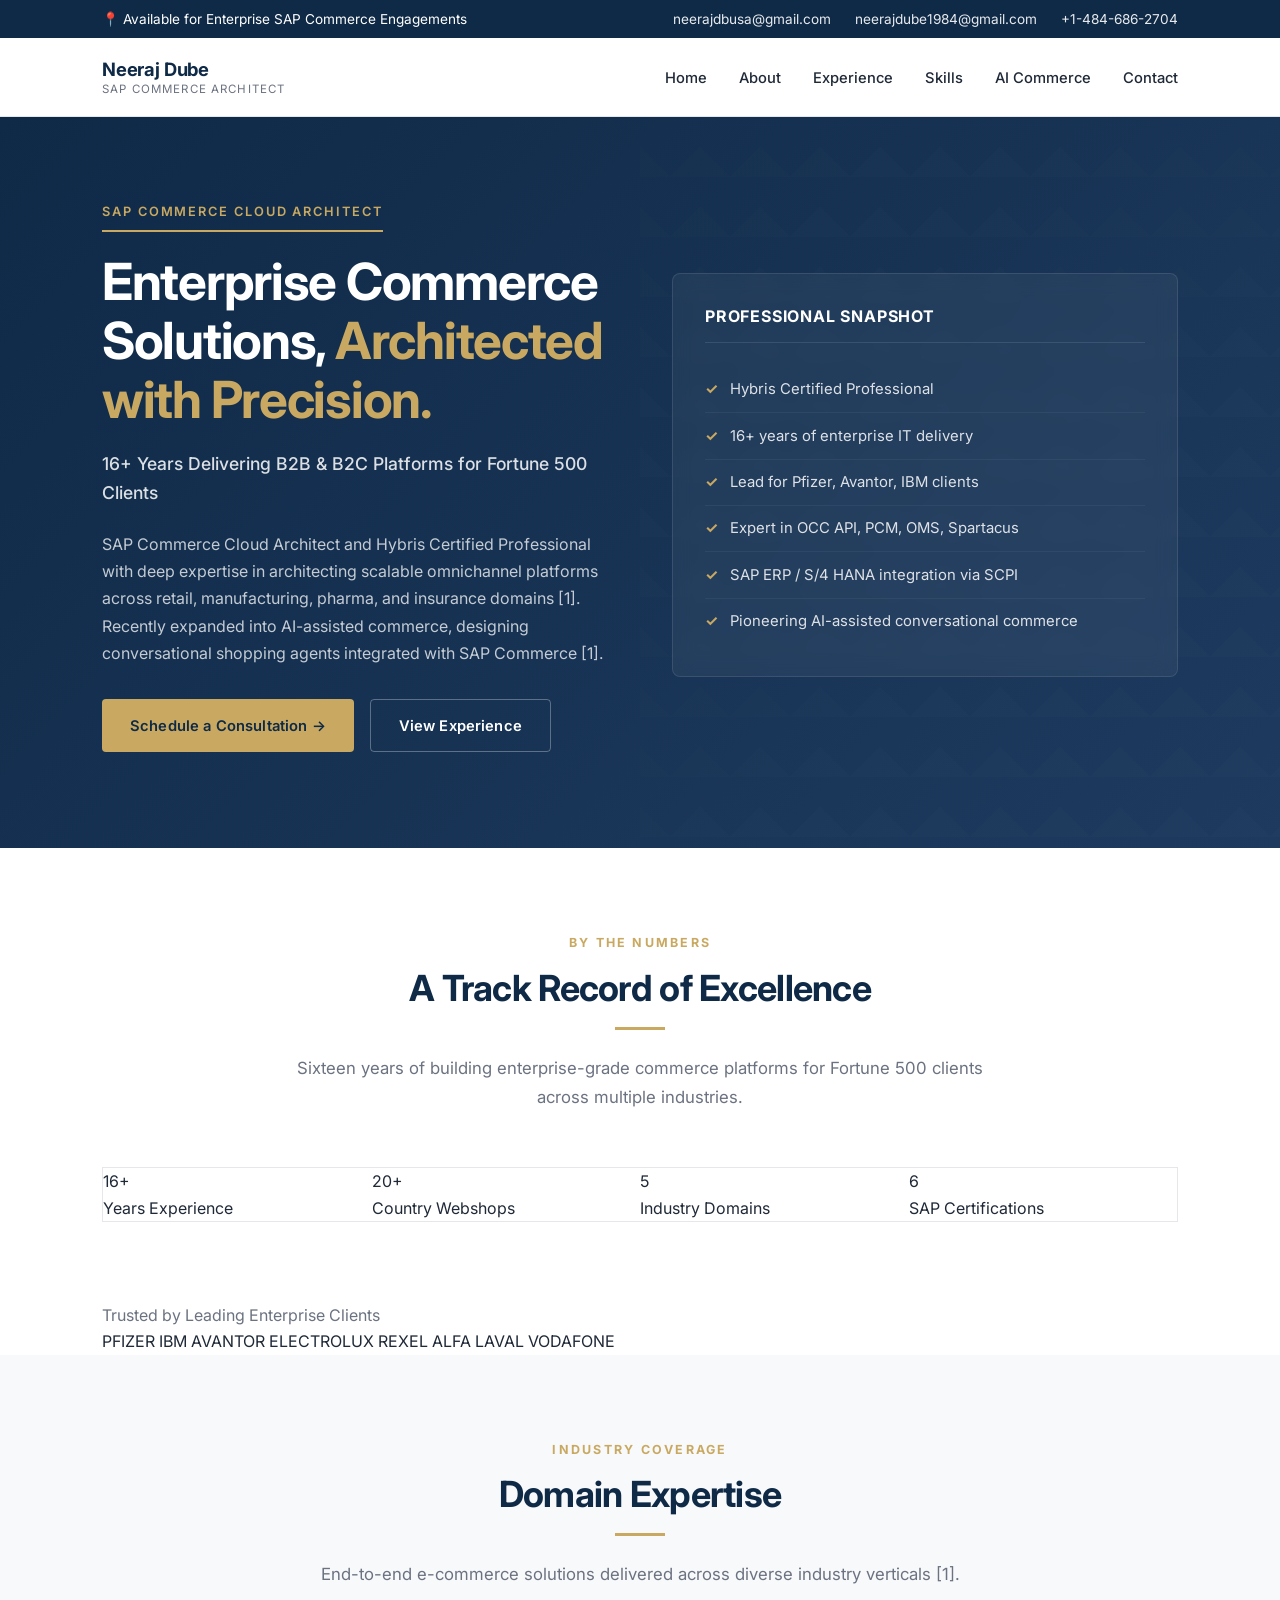
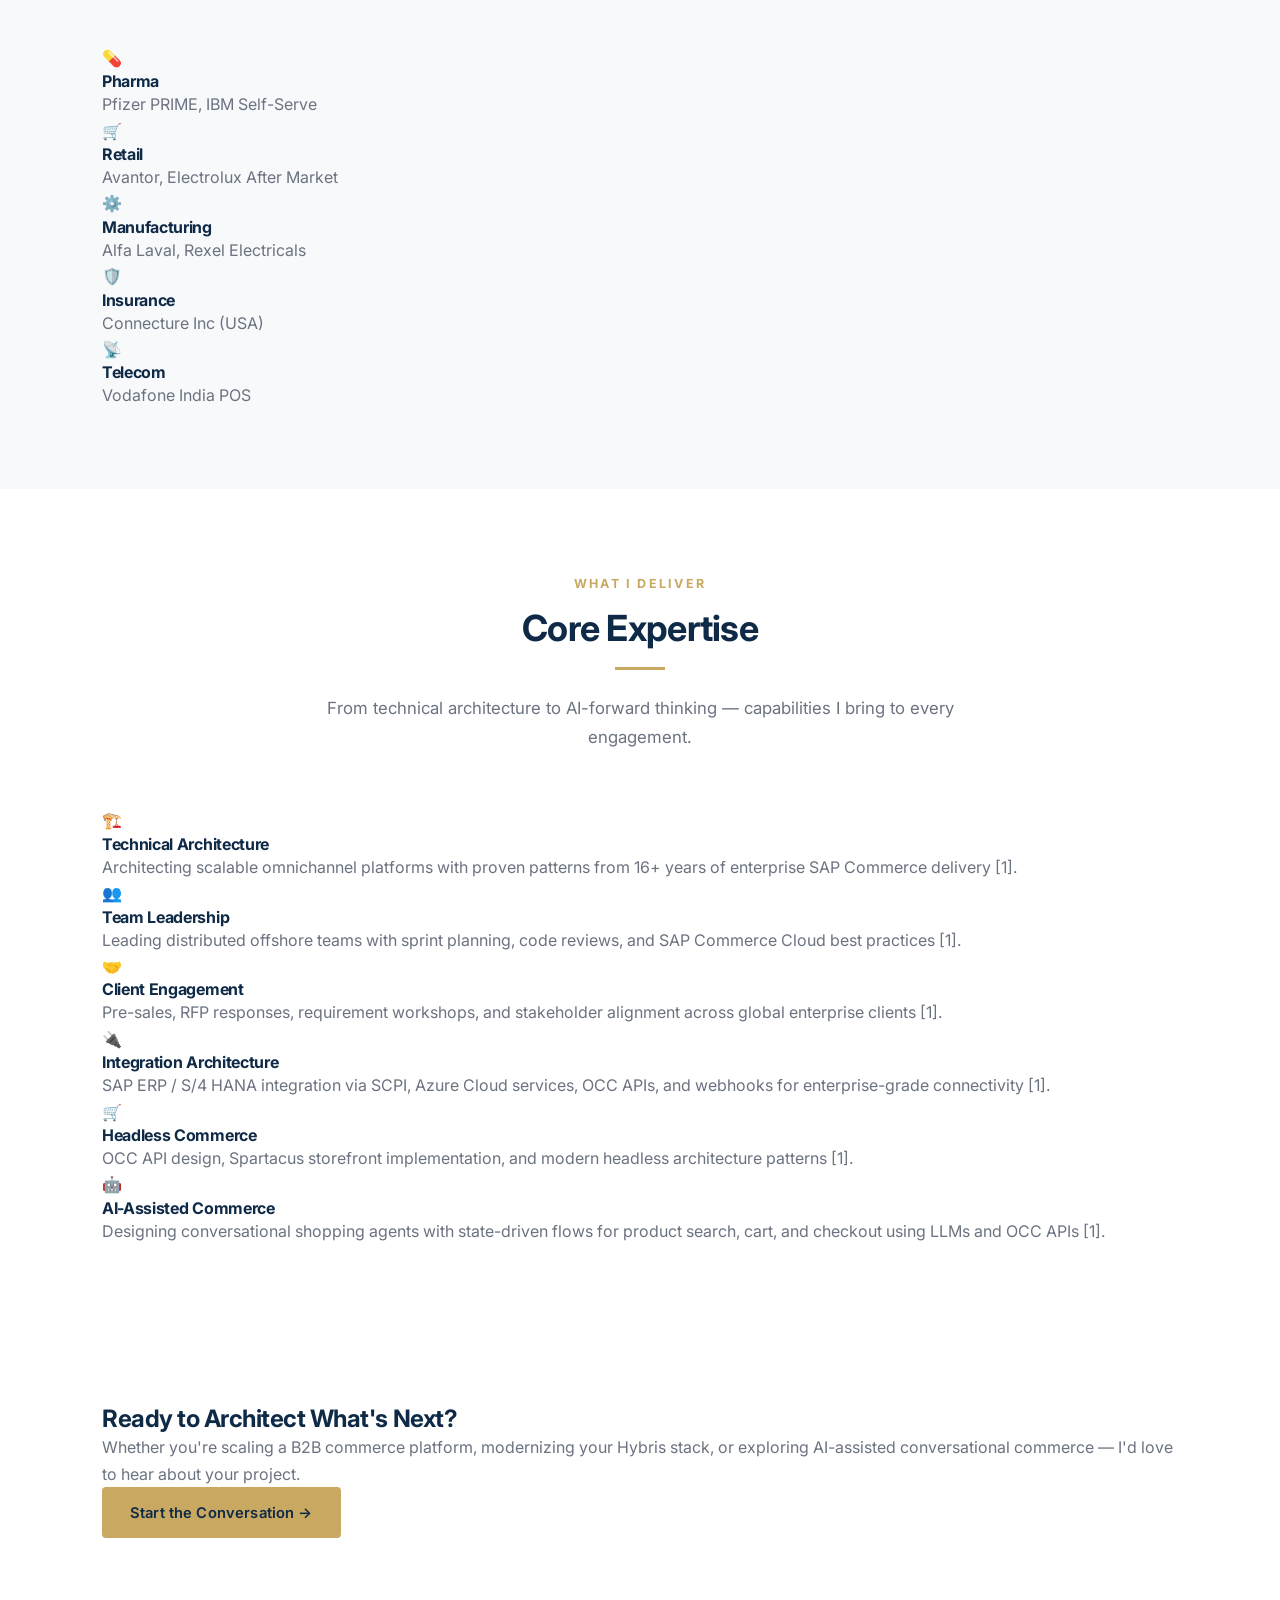
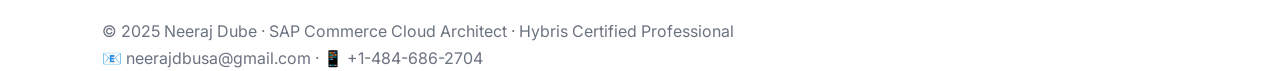
==== commit cd48fe4f: "Update index.html" ====
--- a/index.html
+++ b/index.html
@@ -8,6 +8,21 @@
 <link href="https://fonts.googleapis.com/css2?family=Inter:wght@400;500;600;700;800&display=swap" rel="stylesheet">
 <link rel="stylesheet" href="style.css">
 </head>
+  <script>
+  const menuToggle = document.getElementById('menuToggle');
+  const navLinks = document.getElementById('navLinks');
+  const menuOverlay = document.getElementById('menuOverlay');
+
+  function toggleMenu() {
+    menuToggle.classList.toggle('active');
+    navLinks.classList.toggle('active');
+    menuOverlay.classList.toggle('active');
+    document.body.style.overflow = navLinks.classList.contains('active') ? 'hidden' : '';
+  }
+
+  menuToggle.addEventListener('click', toggleMenu);
+  menuOverlay.addEventListener('click', toggleMenu);
+</script>
 <body>
 
 <!-- Top Bar -->
@@ -23,14 +38,22 @@
 </div>
 
 <!-- Navigation -->
+<!-- Navigation -->
 <nav>
   <div class="nav-inner">
     <div class="logo">
       <span class="logo-name">Neeraj Dube</span>
       <span class="logo-tagline">SAP Commerce Architect</span>
     </div>
-    <ul class="nav-links">
-      <li><a href="index.html" class="active">Home</a></li>
+
+    <button class="menu-toggle" id="menuToggle" aria-label="Toggle menu">
+      <span></span>
+      <span></span>
+      <span></span>
+    </button>
+
+    <ul class="nav-links" id="navLinks">
+      <li><a href="index.html">Home</a></li>
       <li><a href="about.html">About</a></li>
       <li><a href="experience.html">Experience</a></li>
       <li><a href="skills.html">Skills</a></li>
@@ -39,6 +62,8 @@
     </ul>
   </div>
 </nav>
+
+<div class="menu-overlay" id="menuOverlay"></div>
 
 <!-- Hero Section -->
 <header class="hero">
--- a/style.css
+++ b/style.css
@@ -62,7 +62,78 @@
 }
 .top-bar a { color: rgba(255,255,255,0.9); margin-left: 1.25rem; transition: color 0.2s; }
 .top-bar a:hover { color: var(--accent); }
-@media (max-width: 600px) { .top-bar { display: none; } }
+/* ---------- MOBILE HAMBURGER MENU ---------- */
+.menu-toggle {
+  display: none;
+  background: none;
+  border: none;
+  cursor: pointer;
+  padding: 0.5rem;
+  font-size: 1.5rem;
+  color: var(--navy);
+}
+.menu-toggle span {
+  display: block;
+  width: 26px;
+  height: 3px;
+  background: var(--navy);
+  margin: 5px 0;
+  transition: all 0.3s;
+  border-radius: 2px;
+}
+.menu-toggle.active span:nth-child(1) {
+  transform: translateY(8px) rotate(45deg);
+}
+.menu-toggle.active span:nth-child(2) {
+  opacity: 0;
+}
+.menu-toggle.active span:nth-child(3) {
+  transform: translateY(-8px) rotate(-45deg);
+}
+
+@media (max-width: 768px) {
+  .menu-toggle { display: block; }
+  .nav-links {
+    position: fixed;
+    top: 0;
+    right: -100%;
+    width: 80%;
+    max-width: 320px;
+    height: 100vh;
+    background: #fff;
+    flex-direction: column;
+    align-items: flex-start;
+    padding: 5rem 2rem 2rem;
+    gap: 0;
+    box-shadow: -10px 0 30px rgba(0,0,0,0.1);
+    transition: right 0.3s ease;
+    z-index: 99;
+  }
+  .nav-links.active { right: 0; }
+  .nav-links li {
+    width: 100%;
+    border-bottom: 1px solid var(--border);
+  }
+  .nav-links a {
+    display: block;
+    padding: 1rem 0;
+    font-size: 1.05rem;
+    width: 100%;
+  }
+  .nav-links a.active::after { display: none; }
+  .nav-links a.active {
+    color: var(--accent);
+    font-weight: 700;
+  }
+  .menu-overlay {
+    display: none;
+    position: fixed;
+    top: 0; left: 0; right: 0; bottom: 0;
+    background: rgba(0,0,0,0.5);
+    z-index: 98;
+  }
+  .menu-overlay.active { display: block; }
+}
 
 /* ---------- NAVIGATION ---------- */
 nav {
@@ -480,9 +551,12 @@
   border-bottom: 2px solid var(--navy);
 }
 .company-name {
-  font-size: 1.35rem;
+  font-size: 1.15rem;
   font-weight: 700;
   color: var(--navy);
+  letter-spacing: -0.01em;
+  line-height: 1.3;
+  margin-bottom: 0.25rem;
 }
 .company-role {
   color: var(--accent-dark);
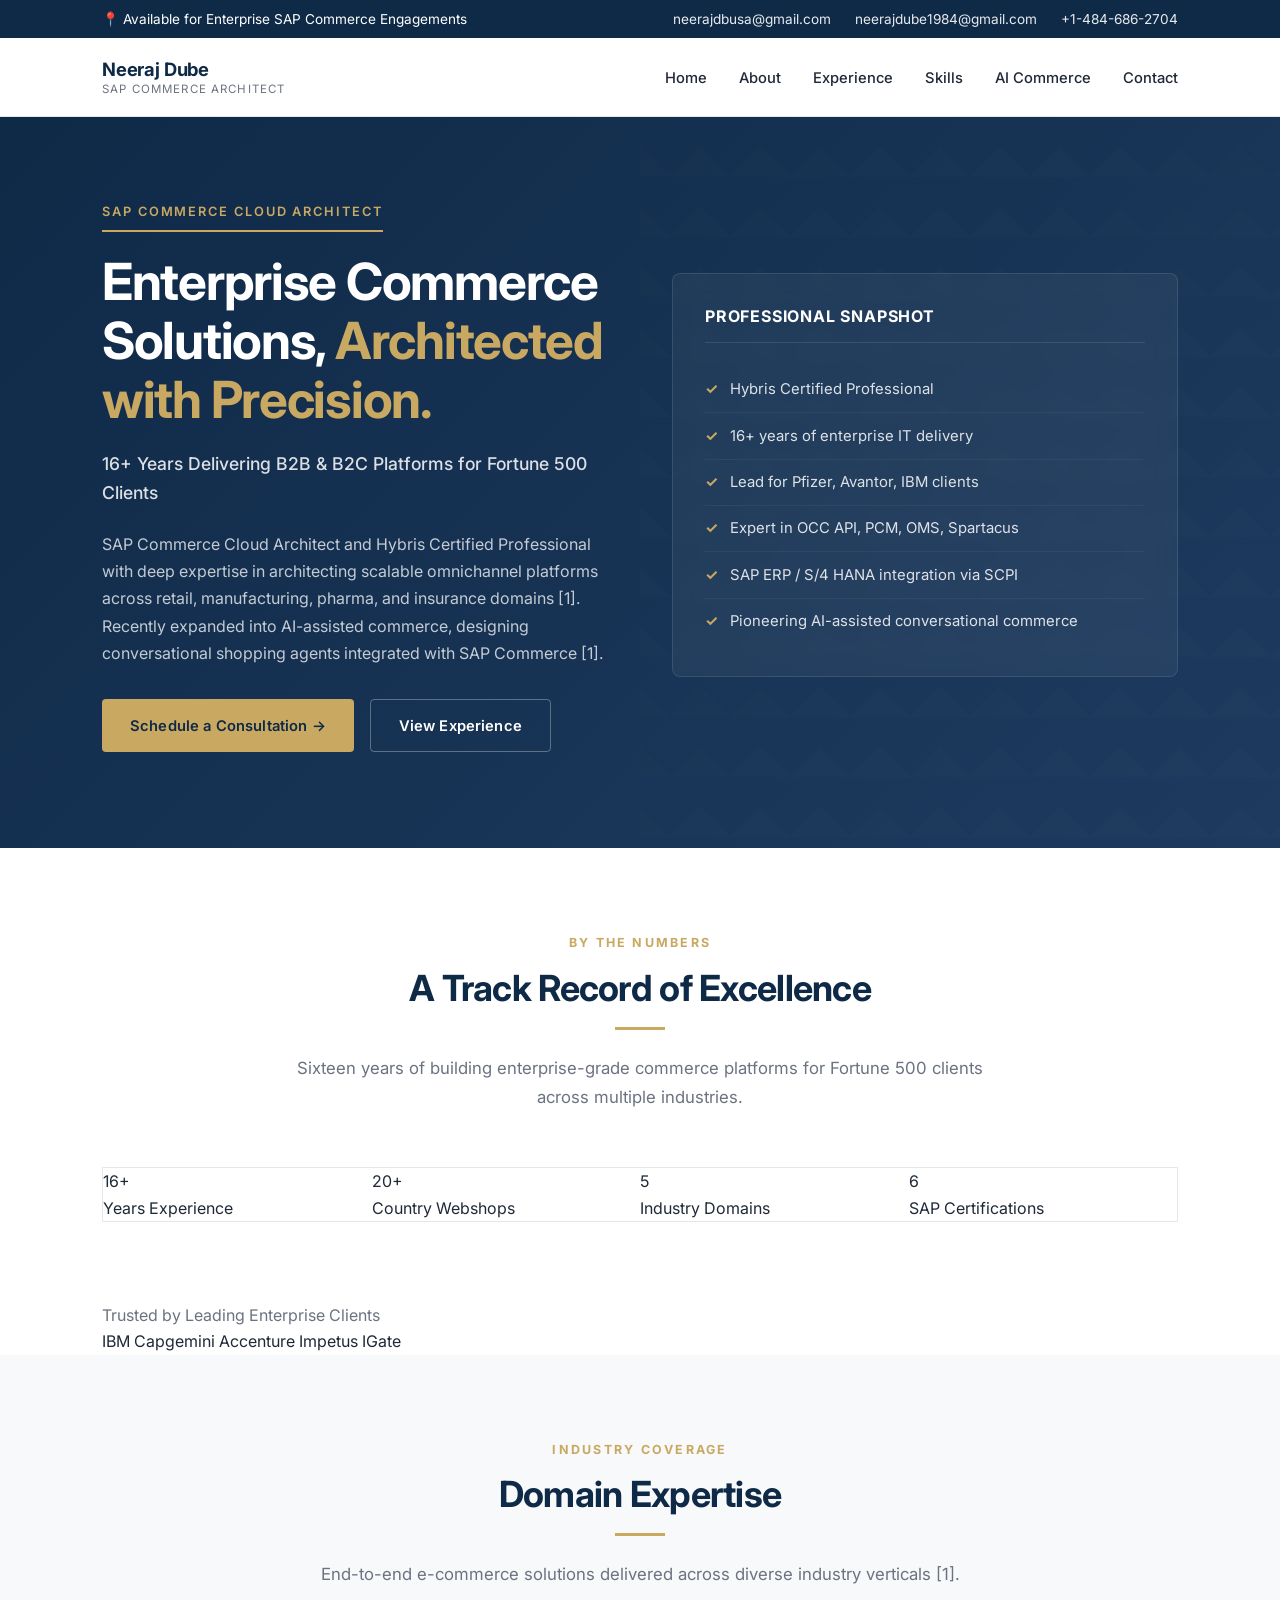
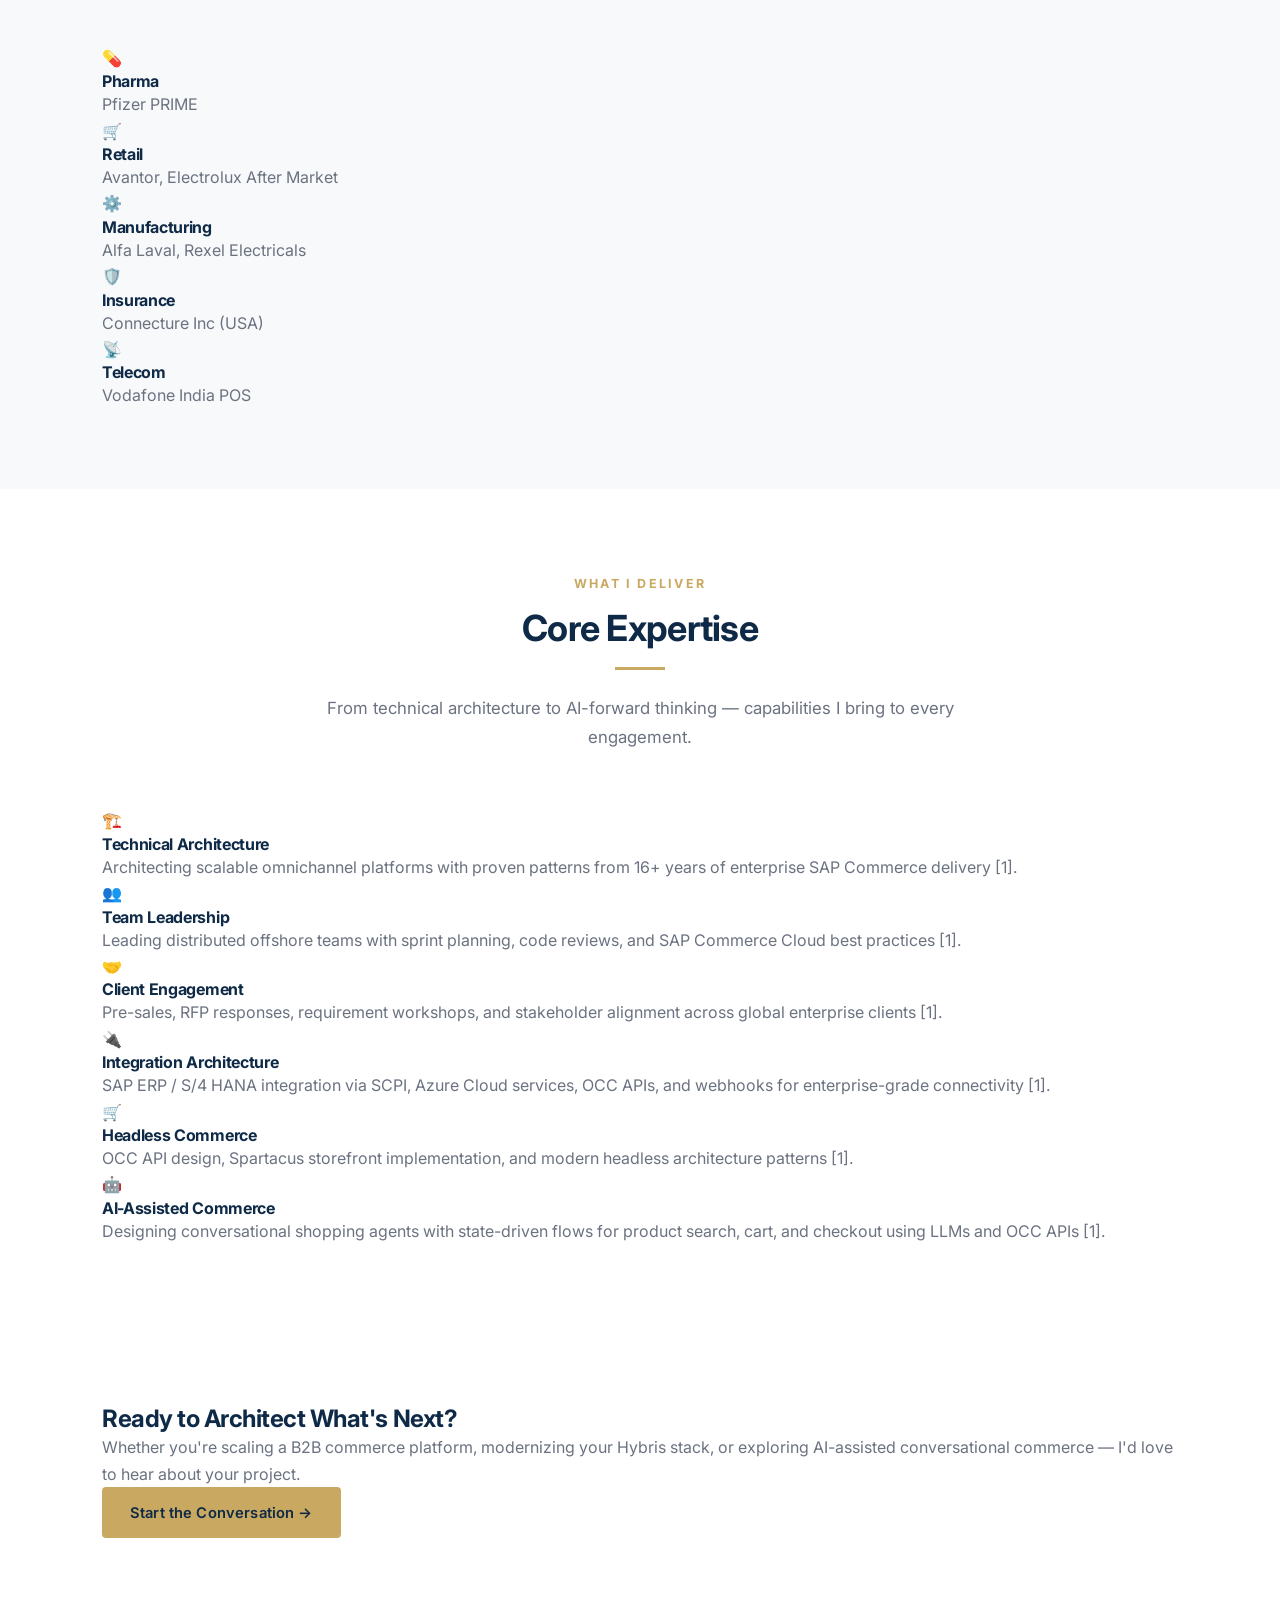
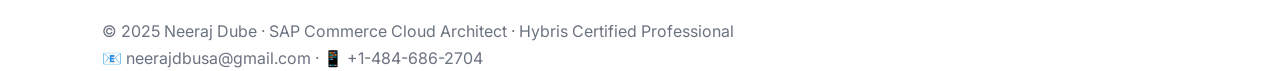
==== commit 9ce8cf2e: "Update index.html" ====
--- a/index.html
+++ b/index.html
@@ -8,21 +8,7 @@
 <link href="https://fonts.googleapis.com/css2?family=Inter:wght@400;500;600;700;800&display=swap" rel="stylesheet">
 <link rel="stylesheet" href="style.css">
 </head>
-  <script>
-  const menuToggle = document.getElementById('menuToggle');
-  const navLinks = document.getElementById('navLinks');
-  const menuOverlay = document.getElementById('menuOverlay');
-
-  function toggleMenu() {
-    menuToggle.classList.toggle('active');
-    navLinks.classList.toggle('active');
-    menuOverlay.classList.toggle('active');
-    document.body.style.overflow = navLinks.classList.contains('active') ? 'hidden' : '';
-  }
-
-  menuToggle.addEventListener('click', toggleMenu);
-  menuOverlay.addEventListener('click', toggleMenu);
-</script>
+ 
 <body>
 
 <!-- Top Bar -->
@@ -132,14 +118,12 @@
   <div class="container">
     <p class="clients-label">Trusted by Leading Enterprise Clients</p>
     <div class="clients-grid">
-      <span class="client-name">PFIZER</span>
       <span class="client-name">IBM</span>
-      <span class="client-name">AVANTOR</span>
-      <span class="client-name">ELECTROLUX</span>
-      <span class="client-name">REXEL</span>
-      <span class="client-name">ALFA LAVAL</span>
-      <span class="client-name">VODAFONE</span>
-    </div>
+      <span class="client-name">Capgemini</span>
+      <span class="client-name">Accenture</span>
+      <span class="client-name">Impetus</span>
+      <span class="client-name">IGate</span>
+      </div>
   </div>
 </div>
 
@@ -156,7 +140,7 @@
       <div class="domain-card">
         <div class="domain-icon">💊</div>
         <h4>Pharma</h4>
-        <p>Pfizer PRIME, IBM Self-Serve </p>
+        <p>Pfizer PRIME </p>
       </div>
       <div class="domain-card">
         <div class="domain-icon">🛒</div>
@@ -244,6 +228,29 @@
     <p>📧 <a href="mailto:neerajdbusa@gmail.com">neerajdbusa@gmail.com</a> · 📱 +1-484-686-2704</p>
   </div>
 </footer>
-
+<script>
+        document.addEventListener('DOMContentLoaded', function() {
+          const menuToggle = document.getElementById('menuToggle');
+          const navLinks = document.getElementById('navLinks');
+          const menuOverlay = document.getElementById('menuOverlay');
+
+          function toggleMenu() {
+            menuToggle.classList.toggle('active');
+            navLinks.classList.toggle('active');
+            menuOverlay.classList.toggle('active');
+            document.body.style.overflow = navLinks.classList.contains('active') ? 'hidden' : '';
+          }
+
+          if (menuToggle && navLinks && menuOverlay) {
+            menuToggle.addEventListener('click', toggleMenu);
+            menuOverlay.addEventListener('click', toggleMenu);
+
+            const links = navLinks.querySelectorAll('a');
+            links.forEach(link => {
+              link.addEventListener('click', toggleMenu);
+            });
+          }
+        });
+      </script>
 </body>
 </html>
--- a/style.css
+++ b/style.css
@@ -1532,3 +1532,109 @@
   .nav-inner { padding: 0 1.25rem; }
   .top-bar-inner { padding: 0 1.25rem; }
 }
+
+/* ============================================
+   MOBILE RESPONSIVE FIXES
+   ============================================ */
+
+@media (max-width: 768px) {
+  /* Container */
+  .container { padding: 0 1rem; }
+  section { padding: 3rem 0; }
+
+  /* Top Bar */
+  .top-bar { display: block; padding: 0.4rem 0; font-size: 0.75rem; }
+  .top-bar-inner {
+    flex-direction: column;
+    gap: 0.25rem;
+    padding: 0 1rem;
+    text-align: center;
+  }
+  .top-bar a { margin-left: 0.75rem; }
+  .top-bar a:first-of-type { margin-left: 0; }
+
+  /* Hero */
+  .hero { padding: 3rem 0 4rem; }
+  .hero-inner {
+    grid-template-columns: 1fr;
+    gap: 2.5rem;
+    text-align: center;
+  }
+  .hero h1 { font-size: 1.85rem; line-height: 1.2; }
+  .hero .title { font-size: 1rem; }
+  .hero .tagline {
+    font-size: 0.95rem;
+    line-height: 1.6;
+    margin-left: auto;
+    margin-right: auto;
+  }
+  .hero-eyebrow { font-size: 0.7rem; }
+  .hero-actions {
+    justify-content: center;
+    flex-direction: column;
+    gap: 0.75rem;
+  }
+  .hero-actions .btn { width: 100%; justify-content: center; }
+  .hero-card { padding: 1.5rem; margin-top: 1rem; text-align: left; }
+  .hero-card h3 { font-size: 0.9rem; }
+  .cred-list li { font-size: 0.88rem; }
+
+  /* Page Header (inner pages) */
+  .page-header { padding: 3rem 0 2.5rem; }
+  .page-header h1 { font-size: 1.75rem; }
+  .page-header p { font-size: 0.95rem; padding: 0 0.5rem; }
+
+  /* Stats Grid */
+  .stats-grid { grid-template-columns: repeat(2, 1fr); }
+  .stat-card {
+    padding: 1.5rem 1rem;
+    border-right: 1px solid var(--border);
+    border-bottom: 1px solid var(--border);
+  }
+  .stat-card:nth-child(2n) { border-right: none; }
+  .stat-card:nth-last-child(-n+2) { border-bottom: none; }
+  .stat-num { font-size: 2.25rem; }
+  .stat-label { font-size: 0.75rem; }
+
+  /* Section Headers */
+  .section-title { font-size: 1.5rem; }
+  .section-subtitle { font-size: 0.95rem; }
+
+  /* Cards */
+  .expertise-card,
+  .domain-card,
+  .feature-card,
+  .skill-category,
+  .timeline-item,
+  .availability-card,
+  .intro-card { padding: 1.5rem; }
+
+  /* Company Block */
+  .company-header {
+    flex-direction: column;
+    align-items: flex-start;
+    gap: 0.5rem;
+  }
+  .company-name { font-size: 1.1rem; }
+
+  /* Clients Bar */
+  .clients-grid { gap: 1.5rem; }
+  .client-name { font-size: 0.85rem; }
+
+  /* CTA Banner */
+  .cta-banner { padding: 2.5rem 1.5rem; }
+  .cta-banner h2 { font-size: 1.5rem; }
+  .cta-banner p { font-size: 0.95rem; }
+}
+
+@media (max-width: 480px) {
+  .container { padding: 0 0.75rem; }
+  section { padding: 2.5rem 0; }
+  .top-bar > .top-bar-inner > span { display: none; }
+  .hero { padding: 2rem 0 3rem; }
+  .hero h1 { font-size: 1.6rem; }
+  .hero .tagline { font-size: 0.9rem; }
+  .stat-card { padding: 1.25rem 0.5rem; }
+  .stat-num { font-size: 1.85rem; }
+  .clients-grid { gap: 1rem; }
+}
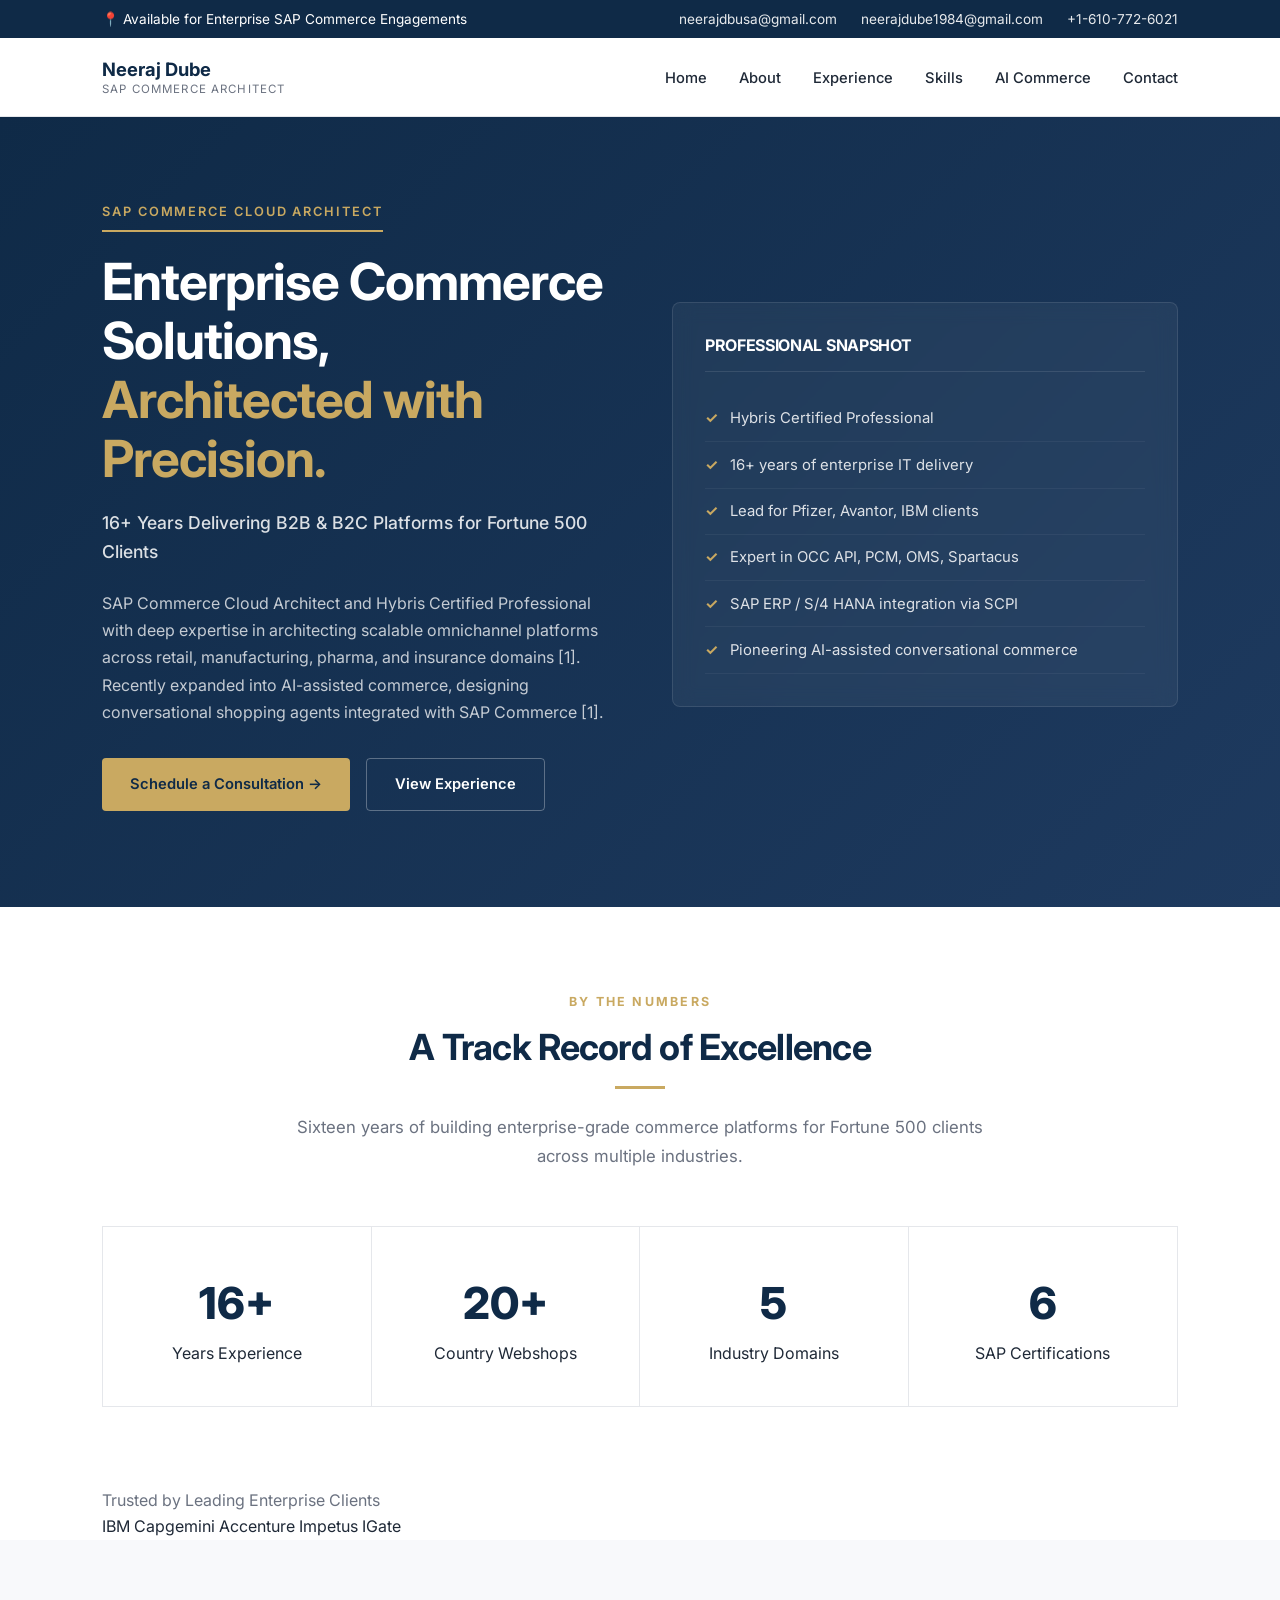
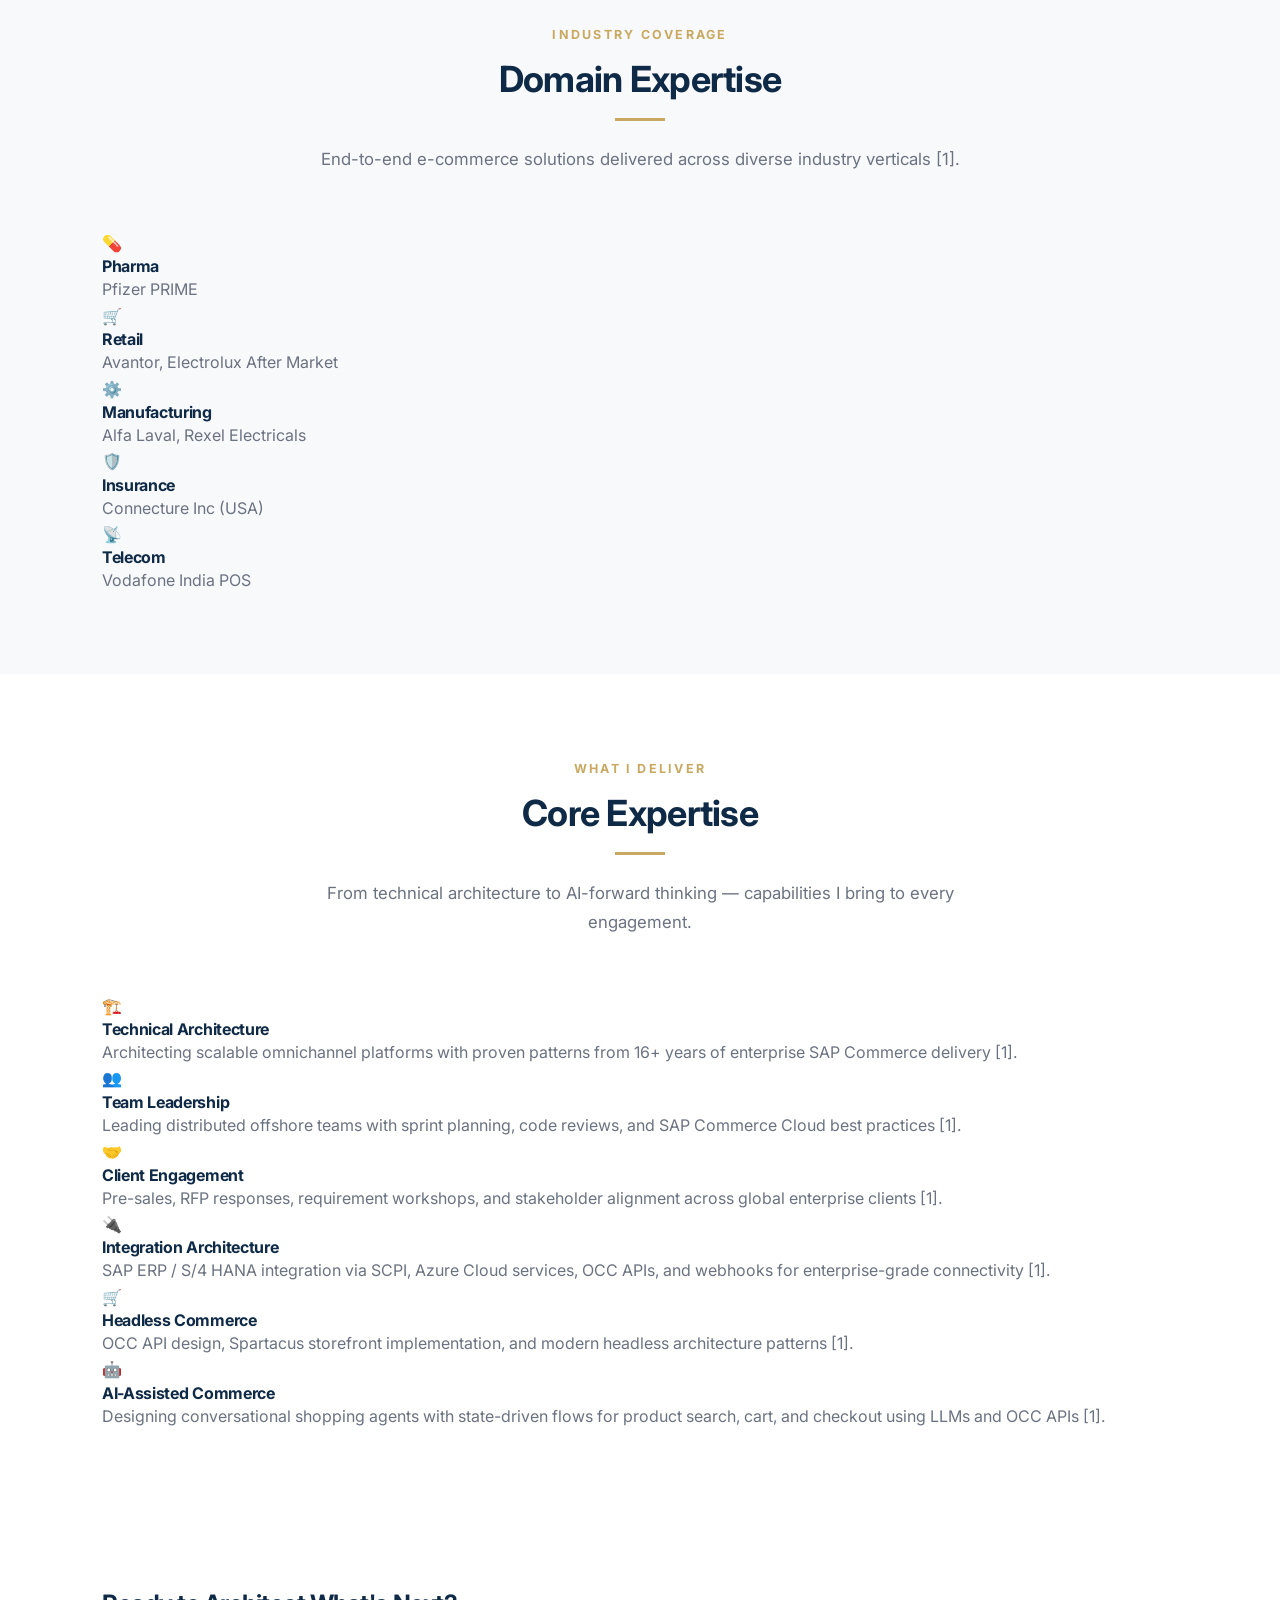
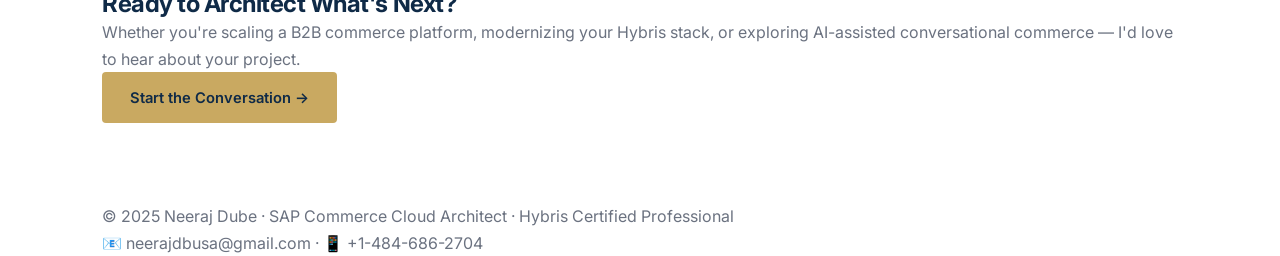
==== commit a032e27e: "Update contact details and improve content Updated contact information and refined content." ====
--- a/index.html
+++ b/index.html
@@ -18,7 +18,7 @@
     <div>
       <a href="mailto:neerajdbusa@gmail.com">neerajdbusa@gmail.com</a>
        <a href="mailto:neerajdube1984@gmail.com">neerajdube1984@gmail.com</a>
-      <a href="tel:+14846862704">+1-484-686-2704</a>
+      <a href="tel:+16107726021">+1-610-772-6021</a>
     </div>
   </div>
 </div>
--- a/style.css
+++ b/style.css
@@ -1,13 +1,11 @@
 /* ============================================
    NEERAJ DUBE PORTFOLIO - GLOBAL STYLESHEET
-   SAP Commerce Cloud Architect [1]
    ============================================ */
 
-/* ---------- RESET & BASE ---------- */
 * { margin: 0; padding: 0; box-sizing: border-box; }
 html { scroll-behavior: smooth; }
 body {
-  font-family: 'Inter', -apple-system, BlinkMacSystemFont, sans-serif;
+  font-family: 'Inter', -apple-system, sans-serif;
   line-height: 1.65;
   color: #1f2937;
   background: #ffffff;
@@ -17,7 +15,6 @@
 img { max-width: 100%; display: block; }
 ul { list-style: none; }
 
-/* ---------- DESIGN TOKENS ---------- */
 :root {
   --navy: #0f2a47;
   --navy-light: #1e3a5f;
@@ -25,13 +22,10 @@
   --accent-dark: #b89651;
   --text: #1f2937;
   --text-muted: #6b7280;
-  --bg: #ffffff;
   --bg-alt: #f8f9fb;
   --border: #e5e7eb;
-  --success: #10b981;
-}
-
-/* ---------- TYPOGRAPHY ---------- */
+}
+
 h1, h2, h3, h4, h5 {
   font-weight: 700;
   letter-spacing: -0.02em;
@@ -40,59 +34,328 @@
 }
 p { color: var(--text-muted); }
 strong { color: var(--text); font-weight: 600; }
-
 .container { max-width: 1140px; margin: 0 auto; padding: 0 2rem; }
 
-/* ---------- TOP BAR ---------- */
-.top-bar {
-  background: var(--navy);
-  color: #fff;
-  padding: 0.5rem 0;
-  font-size: 0.85rem;
-}
+/* TOP BAR */
+.top-bar { background: var(--navy); color: #fff; padding: 0.5rem 0; font-size: 0.85rem; }
 .top-bar-inner {
-  max-width: 1140px;
-  margin: 0 auto;
-  padding: 0 2rem;
-  display: flex;
-  justify-content: space-between;
-  align-items: center;
-  flex-wrap: wrap;
-  gap: 0.5rem;
-}
-.top-bar a { color: rgba(255,255,255,0.9); margin-left: 1.25rem; transition: color 0.2s; }
+  max-width: 1140px; margin: 0 auto; padding: 0 2rem;
+  display: flex; justify-content: space-between; align-items: center; flex-wrap: wrap; gap: 0.5rem;
+}
+.top-bar a { color: rgba(255,255,255,0.9); margin-left: 1.25rem; }
 .top-bar a:hover { color: var(--accent); }
-/* ---------- MOBILE HAMBURGER MENU ---------- */
+
+/* NAV */
+nav {
+  background: #fff; border-bottom: 1px solid var(--border); padding: 1.25rem 0;
+  position: sticky; top: 0; z-index: 100; box-shadow: 0 1px 3px rgba(0,0,0,0.02);
+}
+.nav-inner {
+  display: flex; justify-content: space-between; align-items: center;
+  max-width: 1140px; margin: 0 auto; padding: 0 2rem;
+}
+.logo { display: flex; flex-direction: column; line-height: 1.2; }
+.logo-name { font-weight: 700; font-size: 1.15rem; color: var(--navy); }
+.logo-tagline { font-size: 0.72rem; color: var(--text-muted); text-transform: uppercase; letter-spacing: 0.1em; margin-top: 2px; }
+.nav-links { display: flex; gap: 2rem; align-items: center; }
+.nav-links a { font-weight: 500; font-size: 0.92rem; color: var(--text); position: relative; padding: 0.25rem 0; }
+.nav-links a:hover { color: var(--navy); }
+.nav-links a.active { color: var(--navy); }
+.nav-links a.active::after {
+  content: ''; position: absolute; bottom: -8px; left: 0; right: 0; height: 2px; background: var(--accent);
+}
+
+/* HAMBURGER */
 .menu-toggle {
   display: none;
-  background: none;
+  background: transparent;
   border: none;
   cursor: pointer;
-  padding: 0.5rem;
-  font-size: 1.5rem;
-  color: var(--navy);
+  padding: 10px;
+  width: 44px;
+  height: 44px;
+  z-index: 1002;
 }
 .menu-toggle span {
   display: block;
-  width: 26px;
+  width: 24px;
   height: 3px;
   background: var(--navy);
-  margin: 5px 0;
+  margin: 4px 0;
+  border-radius: 2px;
   transition: all 0.3s;
-  border-radius: 2px;
-}
-.menu-toggle.active span:nth-child(1) {
-  transform: translateY(8px) rotate(45deg);
-}
-.menu-toggle.active span:nth-child(2) {
-  opacity: 0;
-}
-.menu-toggle.active span:nth-child(3) {
-  transform: translateY(-8px) rotate(-45deg);
-}
-
-@media (max-width: 768px) {
-  .menu-toggle { display: block; }
+}
+.menu-toggle.active span:nth-child(1) { transform: translateY(7px) rotate(45deg); }
+.menu-toggle.active span:nth-child(2) { opacity: 0; }
+.menu-toggle.active span:nth-child(3) { transform: translateY(-7px) rotate(-45deg); }
+
+.menu-overlay {
+  display: none;
+  position: fixed;
+  top: 0; left: 0; right: 0; bottom: 0;
+  background: rgba(0,0,0,0.5);
+  z-index: 1000;
+}
+.menu-overlay.active { display: block; }
+
+/* BUTTONS */
+.btn {
+  display: inline-flex; align-items: center; gap: 0.5rem;
+  padding: 0.85rem 1.75rem; border-radius: 4px;
+  font-weight: 600; font-size: 0.92rem;
+  cursor: pointer; border: none; font-family: inherit;
+  transition: all 0.25s;
+}
+.btn-primary { background: var(--accent); color: var(--navy); }
+.btn-primary:hover { background: var(--accent-dark); transform: translateY(-1px); }
+.btn-outline { background: transparent; color: #fff; border: 1.5px solid rgba(255,255,255,0.3); }
+.btn-outline:hover { border-color: #fff; background: rgba(255,255,255,0.05); }
+
+/* HERO */
+.hero {
+  background: linear-gradient(135deg, #0f2a47 0%, #1e3a5f 100%);
+  color: #fff; padding: 5rem 0 6rem;
+}
+.hero-inner {
+  display: grid; grid-template-columns: 1fr 1fr; gap: 4rem; align-items: center;
+}
+.hero-eyebrow {
+  display: inline-block; font-size: 0.8rem; letter-spacing: 0.15em; text-transform: uppercase;
+  color: var(--accent); font-weight: 600; margin-bottom: 1.25rem; padding-bottom: 0.5rem;
+  border-bottom: 2px solid var(--accent);
+}
+.hero h1 { font-size: clamp(2.25rem, 4vw, 3.25rem); color: #fff; margin-bottom: 1.25rem; line-height: 1.15; }
+.hero h1 .accent { color: var(--accent); }
+.hero .title { font-size: 1.1rem; color: rgba(255,255,255,0.85); font-weight: 500; margin-bottom: 1.5rem; }
+.hero .tagline { font-size: 1rem; color: rgba(255,255,255,0.75); margin-bottom: 2rem; line-height: 1.7; max-width: 520px; }
+.hero-actions { display: flex; gap: 1rem; flex-wrap: wrap; }
+
+.hero-card {
+  background: rgba(255,255,255,0.05); backdrop-filter: blur(10px);
+  border: 1px solid rgba(255,255,255,0.1); border-radius: 8px; padding: 2rem;
+}
+.hero-card h3 { color: #fff; font-size: 1rem; margin-bottom: 1.5rem; padding-bottom: 1rem; border-bottom: 1px solid rgba(255,255,255,0.1); text-transform: uppercase; }
+.cred-list li { display: flex; gap: 0.75rem; padding: 0.65rem 0; color: rgba(255,255,255,0.85); font-size: 0.93rem; border-bottom: 1px solid rgba(255,255,255,0.05); }
+.cred-list li::before { content: '✓'; color: var(--accent); font-weight: 700; }
+
+/* PAGE HEADER */
+.page-header {
+  background: linear-gradient(135deg, #0f2a47 0%, #1e3a5f 100%);
+  color: #fff; padding: 5rem 0 4rem; text-align: center;
+}
+.page-header h1 { font-size: clamp(2rem, 4vw, 2.75rem); color: #fff; margin-bottom: 1rem; }
+.page-header p { color: rgba(255,255,255,0.8); max-width: 720px; margin: 0 auto; line-height: 1.7; }
+
+/* SECTIONS */
+section { padding: 5rem 0; }
+.section-alt { background: var(--bg-alt); }
+.section-header { text-align: center; margin-bottom: 3.5rem; max-width: 720px; margin-left: auto; margin-right: auto; }
+.eyebrow { display: inline-block; font-size: 0.78rem; letter-spacing: 0.18em; text-transform: uppercase; color: var(--accent); font-weight: 700; margin-bottom: 0.75rem; }
+.section-title { font-size: clamp(1.75rem, 3vw, 2.25rem); margin-bottom: 1rem; color: var(--navy); }
+.section-divider { width: 50px; height: 3px; background: var(--accent); margin: 0 auto 1.5rem; }
+.section-subtitle { font-size: 1.05rem; color: var(--text-muted); line-height: 1.7; }
+
+/* STATS */
+.stats-grid { display: grid; grid-template-columns: repeat(auto-fit, minmax(200px, 1fr)); border: 1px solid var(--border); background: #fff; }
+.stat-card { padding: 2.5rem 2rem; text-align: center; border-right: 1px solid var(--border); }
+.stat-card:last-child { border-right: none; }
+.stat-card:hover { background: var(--bg-alt); }
+.stat-num { font-size: 2.75rem; font-weight: 800; color: var(--navy);
+.stat-num { font-size: 2.75rem; font-weight: 800; color: var(--navy); letter-spacing: -0.03em; line-height: 1; margin-bottom: 0.5rem; }
+.stat-num .plus { color: var(--accent); }
+.stat-label { font-size: 0.88rem; color: var(--text-muted); text-transform: uppercase; letter-spacing: 0.08em; font-weight: 600; }
+
+/* EXPERTISE / FEATURE CARDS */
+.expertise-grid { display: grid; grid-template-columns: repeat(auto-fit, minmax(300px, 1fr)); gap: 1.5rem; }
+.expertise-card { background: #fff; border: 1px solid var(--border); padding: 2rem; transition: all 0.25s; position: relative; }
+.expertise-card::before { content: ''; position: absolute; top: 0; left: 0; width: 0; height: 3px; background: var(--accent); transition: width 0.3s; }
+.expertise-card:hover { border-color: var(--navy); box-shadow: 0 8px 30px rgba(15,42,71,0.08); transform: translateY(-3px); }
+.expertise-card:hover::before { width: 100%; }
+.expertise-icon { width: 48px; height: 48px; background: var(--bg-alt); border: 1px solid var(--border); display: flex; align-items: center; justify-content: center; font-size: 1.4rem; margin-bottom: 1.25rem; color: var(--navy); }
+.expertise-card h4 { font-size: 1.1rem; margin-bottom: 0.5rem; }
+.expertise-card p { font-size: 0.93rem; line-height: 1.7; }
+
+/* DOMAIN CARDS */
+.domain-grid { display: grid; grid-template-columns: repeat(auto-fit, minmax(200px, 1fr)); gap: 1.25rem; }
+.domain-card { background: #fff; border: 1px solid var(--border); padding: 2rem 1.5rem; text-align: center; transition: all 0.25s; }
+.domain-card:hover { border-color: var(--accent); transform: translateY(-3px); box-shadow: 0 8px 25px rgba(0,0,0,0.05); }
+.domain-icon { font-size: 2.25rem; margin-bottom: 0.75rem; }
+.domain-card h4 { font-size: 1.05rem; margin-bottom: 0.4rem; color: var(--navy); }
+.domain-card p { font-size: 0.88rem; }
+
+/* CLIENTS BAR */
+.clients-section { background: var(--bg-alt); border-top: 1px solid var(--border); border-bottom: 1px solid var(--border); padding: 3rem 0; }
+.clients-label { text-align: center; font-size: 0.78rem; letter-spacing: 0.18em; text-transform: uppercase; color: var(--text-muted); font-weight: 600; margin-bottom: 1.75rem; }
+.clients-grid { display: flex; justify-content: center; align-items: center; flex-wrap: wrap; gap: 3rem; }
+.client-name { font-size: 1rem; font-weight: 700; color: var(--text-muted); letter-spacing: 0.08em; }
+
+/* ABOUT TEXT & HIGHLIGHT */
+.about-text { font-size: 1.05rem; line-height: 1.85; color: #374151; }
+.about-text p { color: #374151; margin-bottom: 1.25rem; }
+.highlight-box { background: #fff; padding: 2rem; border: 1px solid var(--border); border-left: 4px solid var(--accent); margin: 2rem 0; }
+.highlight-box h3 { margin-bottom: 0.75rem; color: var(--navy); }
+
+/* TIMELINE / EXPERIENCE */
+.company-block { margin-bottom: 3rem; }
+.company-header { display: flex; justify-content: space-between; align-items: baseline; flex-wrap: wrap; gap: 0.5rem; margin-bottom: 1.5rem; padding-bottom: 1rem; border-bottom: 2px solid var(--navy); }
+.company-name { font-size: 1.15rem; font-weight: 700; color: var(--navy); letter-spacing: -0.01em; line-height: 1.3; margin-bottom: 0.25rem; }
+.company-role { color: var(--accent-dark); font-weight: 600; font-size: 0.95rem; margin-top: 0.25rem; }
+.company-date { color: var(--text-muted); font-size: 0.88rem; font-weight: 500; text-transform: uppercase; letter-spacing: 0.05em; }
+.timeline-item { background: #fff; padding: 1.75rem; border: 1px solid var(--border); margin-bottom: 1.25rem; transition: all 0.25s; border-left: 4px solid var(--accent); }
+.timeline-item:hover { box-shadow: 0 8px 25px rgba(0,0,0,0.06); transform: translateX(2px); }
+.timeline-item h4 { font-size: 1.1rem; color: var(--navy); margin-bottom: 0.5rem; }
+.timeline-item .client-date { display: flex; justify-content: space-between; flex-wrap: wrap; gap: 0.5rem; margin-bottom: 0.75rem; }
+.client-tag { color: var(--navy); font-weight: 600; font-size: 0.92rem; }
+.date-tag { color: var(--text-muted); font-size: 0.85rem; font-weight: 500; }
+.timeline-item ul { padding-left: 0; margin-top: 0.75rem; list-style: none; }
+.timeline-item li { color: var(--text-muted); margin-bottom: 0.6rem; font-size: 0.93rem; padding-left: 1.5rem; position: relative; line-height: 1.65; }
+.timeline-item li::before { content: '▸'; position: absolute; left: 0; color: var(--accent); font-weight: 700; }
+.env-tag { font-size: 0.82rem; color: var(--text-muted); font-style: italic; margin-top: 1rem; padding-top: 0.75rem; border-top: 1px dashed var(--border); }
+
+/* SKILLS */
+.skill-category { background: #fff; border: 1px solid var(--border); padding: 1.75rem; margin-bottom: 1.25rem; transition: all 0.25s; }
+.skill-category:hover { border-color: var(--navy); box-shadow: 0 8px 25px rgba(0,0,0,0.05); }
+.skill-category-header { display: flex; align-items: center; gap: 0.85rem; margin-bottom: 1.25rem; padding-bottom: 0.75rem; border-bottom: 1px solid var(--border); }
+.skill-icon { width: 40px; height: 40px; background: var(--bg-alt); border: 1px solid var(--border); display: flex; align-items: center; justify-content: center; font-size: 1.15rem; flex-shrink: 0; color: var(--navy); }
+.skill-category h4 { font-size: 1.05rem; color: var(--navy); margin: 0; }
+.skills-grid { display: flex; flex-wrap: wrap; gap: 0.5rem; }
+.skill-tag { background: var(--bg-alt); padding: 0.5rem 1rem; border: 1px solid var(--border); font-weight: 500; font-size: 0.88rem; color: var(--text); transition: all 0.2s; }
+.skill-tag:hover { background: #fff; border-color: var(--navy); color: var(--navy); }
+.skill-tag.primary { background: var(--navy); border-color: var(--navy); color: #fff; }
+.skill-tag.accent { background: var(--accent); border-color: var(--accent); color: var(--navy); font-weight: 600; }
+
+/* COMPETENCY */
+.competency-grid { display: grid; grid-template-columns: repeat(auto-fit, minmax(220px, 1fr)); gap: 1rem; }
+.competency-card { background: #fff; padding: 1.5rem; border: 1px solid var(--border); transition: all 0.25s; }
+.competency-card:hover { border-color: var(--accent); transform: translateY(-3px); box-shadow: 0 8px 25px rgba(0,0,0,0.05); }
+.competency-icon { font-size: 1.85rem; margin-bottom: 0.5rem; }
+.competency-card h4 { font-size: 1rem; margin-bottom: 0.4rem; color: var(--navy); }
+.competency-card p { font-size: 0.88rem; }
+
+/* CERTIFICATIONS */
+.cert-grid { display: grid; grid-template-columns: repeat(auto-fit, minmax(260px, 1fr)); gap: 1rem; }
+.cert-card { background: #fff; padding: 1.25rem; border: 1px solid var(--border); display: flex; align-items: center; gap: 1rem; transition: all 0.25s; }
+.cert-card:hover { border-color: var(--accent); transform: translateY(-3px); }
+.cert-icon { width: 44px; height: 44px; background: var(--navy); color: var(--accent); display: flex; align-items: center; justify-content: center; font-size: 0.85rem; flex-shrink: 0; font-weight: 700; letter-spacing: 0.05em; }
+.cert-card .name { font-weight: 600; font-size: 0.93rem; color: var(--navy); }
+
+/* EDUCATION */
+.edu-card { background: #fff; padding: 1.5rem; border: 1px solid var(--border); margin-bottom: 1rem; border-left: 4px solid var(--navy); transition: all 0.25s; }
+.edu-card:hover { border-left-color: var(--accent); box-shadow: 0 8px 25px rgba(0,0,0,0.05); }
+.edu-card h4 { color: var(--navy); margin-bottom: 0.25rem; }
+.edu-card .uni { color: var(--accent-dark); font-weight: 600; font-size: 0.95rem; }
+.edu-card .year { color: var(--text-muted); font-size: 0.88rem; margin-top: 0.25rem; }
+
+/* VALUES */
+.values-grid { display: grid; grid-template-columns: repeat(auto-fit, minmax(220px, 1fr)); gap: 1rem; margin-top: 1.5rem; }
+.value-card { background: #fff; padding: 1.75rem 1.5rem; border: 1px solid var(--border); transition: all 0.25s; }
+.value-card:hover { border-color: var(--navy); transform: translateY(-3px); box-shadow: 0 8px 25px rgba(0,0,0,0.05); }
+.value-icon { font-size: 1.85rem; margin-bottom: 0.5rem; }
+.value-card h4 { font-size: 1rem; margin-bottom: 0.5rem; color: var(--navy); }
+.value-card p { font-size: 0.9rem; }
+
+/* AI COMMERCE PAGE */
+.intro-card { background: #fff; padding: 2.5rem; border: 1px solid var(--border); border-left: 5px solid var(--accent); margin-bottom: 2rem; }
+.intro-card h2 { margin-bottom: 1rem; }
+.intro-card p { font-size: 1.05rem; line-height: 1.85; color: #374151; margin-bottom: 1rem; }
+.intro-card p:last-child { margin-bottom: 0; }
+
+.feature-grid { display: grid; grid-template-columns: repeat(auto-fit, minmax(280px, 1fr)); gap: 1.25rem; }
+.feature-card { background: #fff; padding: 1.85rem; border: 1px sol
+.feature-card { background: #fff; padding: 1.85rem; border: 1px solid var(--border); transition: all 0.25s; }
+.feature-card:hover { border-color: var(--navy); transform: translateY(-3px); box-shadow: 0 8px 25px rgba(0,0,0,0.06); }
+.feature-icon { width: 48px; height: 48px; background: var(--navy); color: var(--accent); display: flex; align-items: center; justify-content: center; font-size: 1.3rem; margin-bottom: 1.25rem; }
+.feature-card h4 { font-size: 1.1rem; margin-bottom: 0.5rem; color: var(--navy); }
+.feature-card p { font-size: 0.93rem; line-height: 1.7; }
+
+/* FLOW STEPS */
+.flow-step { display: flex; align-items: flex-start; gap: 1.25rem; padding: 1.25rem 1.5rem; background: #fff; margin-bottom: 0.75rem; border: 1px solid var(--border); border-left: 4px solid var(--accent); transition: all 0.25s; }
+.flow-step:hover { transform: translateX(4px); box-shadow: 0 5px 15px rgba(0,0,0,0.05); }
+.flow-num { width: 36px; height: 36px; background: var(--navy); color: var(--accent); border-radius: 50%; display: flex; align-items: center; justify-content: center; font-weight: 700; flex-shrink: 0; font-size: 0.95rem; }
+.flow-content h5 { font-size: 1.05rem; color: var(--navy); margin-bottom: 0.25rem; }
+.flow-content p { font-size: 0.93rem; margin: 0; }
+
+/* TECH STACK */
+.tech-stack { background: var(--navy); color: #fff; padding: 2.5rem; margin: 2rem 0; border: 1px solid var(--navy); }
+.tech-stack h3 { color: #fff; margin-bottom: 1.5rem; }
+.tech-stack-grid { display: grid; grid-template-columns: repeat(auto-fit, minmax(180px, 1fr)); gap: 1rem; }
+.tech-item { background: rgba(255,255,255,0.05); padding: 1.25rem; border: 1px solid rgba(255,255,255,0.1); transition: all 0.25s; }
+.tech-item:hover { background: rgba(201,169,97,0.1); border-color: var(--accent); }
+.tech-item h5 { color: var(--accent); font-size: 0.95rem; margin-bottom: 0.4rem; }
+.tech-item p { color: rgba(255,255,255,0.75); font-size: 0.85rem; margin: 0; }
+
+/* PRINCIPLES */
+.principle { display: flex; gap: 1.25rem; padding: 1.5rem; background: #fff; margin-bottom: 0.75rem; border: 1px solid var(--border); transition: all 0.25s; }
+.principle:hover { border-color: var(--accent); box-shadow: 0 5px 15px rgba(0,0,0,0.04); }
+.principle-icon { width: 44px; height: 44px; background: var(--bg-alt); border: 1px solid var(--border); color: var(--navy); display: flex; align-items: center; justify-content: center; font-size: 1.25rem; flex-shrink: 0; }
+.principle h5 { font-size: 1.05rem; color: var(--navy); margin-bottom: 0.4rem; }
+.principle p { font-size: 0.92rem; margin: 0; line-height: 1.65; }
+
+/* CONTACT PAGE */
+.contact-grid { display: grid; grid-template-columns: repeat(auto-fit, minmax(280px, 1fr)); gap: 1.25rem; margin-bottom: 3rem; }
+.contact-card { background: #fff; padding: 2.25rem 2rem; border: 1px solid var(--border); text-align: center; transition: all 0.25s; }
+.contact-card:hover { border-color: var(--navy); transform: translateY(-4px); box-shadow: 0 10px 30px rgba(0,0,0,0.06); }
+.contact-icon { width: 56px; height: 56px; background: var(--navy); color: var(--accent); display: flex; align-items: center; justify-content: center; font-size: 1.5rem; margin: 0 auto 1.25rem; }
+.contact-card h4 { font-size: 1.05rem; margin-bottom: 0.5rem; color: var(--navy); }
+.contact-card p { font-size: 0.92rem; margin-bottom: 0.85rem; }
+.contact-card a { color: var(--navy); font-weight: 600; font-size: 0.95rem; word-break: break-all; border-bottom: 2px solid var(--accent); padding-bottom: 2px; }
+.contact-card a:hover { color: var(--accent-dark); }
+
+.availability-card { background: #fff; padding: 2.25rem; border: 1px solid var(--border); border-left: 5px solid var(--navy); margin-bottom: 2rem; }
+.availability-card h3 { margin-bottom: 1rem; color: var(--navy); }
+.availability-card p { color: #374151; font-size: 1rem; line-height: 1.75; margin-bottom: 1rem; }
+.availability-card ul { list-style: none; margin-top: 1rem; }
+.availability-card li { color: #374151; padding: 0.5rem 0; padding-left: 1.85rem; position: relative; font-size: 0.95rem; line-height: 1.65; }
+.availability-card li::before { content: '✓'; position: absolute; left: 0; color: var(--accent); font-weight: 700; font-size: 1.1rem; }
+
+.response-card { background: var(--bg-alt); padding: 2rem; border: 1px solid var(--border); text-align: center; }
+.response-card .emoji { font-size: 2.5rem; margin-bottom: 0.5rem; }
+.response-card h4 { margin-bottom: 0.5rem; color: var(--navy); }
+
+/* CTA BANNER */
+.cta-banner { background: var(--navy); color: #fff; padding: 4rem 2.5rem; text-align: center; position: relative; overflow: hidden; }
+.cta-banner::before { content: ''; position: absolute; top: 0; left: 0; right: 0; height: 3px; background: var(--accent); }
+.cta-banner h2 { color: #fff; margin-bottom: 1rem; font-size: clamp(1.5rem, 3vw, 2rem); }
+.cta-banner p { color: rgba(255,255,255,0.8); margin-bottom: 2rem; max-width: 600px; margin-left: auto; margin-right: auto; font-size: 1.02rem; line-height: 1.7; }
+
+/* FOOTER */
+footer { background: var(--navy); color: rgba(255,255,255,0.7); text-align: center; padding: 2.5rem 1.5rem; font-size: 0.9rem; border-top: 3px solid var(--accent); }
+footer a { color: var(--accent); font-weight: 600; }
+footer a:hover { color: #fff; }
+footer p { color: rgba(255,255,255,0.7); margin-bottom: 0.5rem; }
+footer p:last-child { margin-bottom: 0; }
+
+/* UTILITIES */
+.text-center { text-align: center; }
+.mt-2 { margin-top: 2rem; }
+.mt-3 { margin-top: 3rem; }
+.mb-2 { margin-bottom: 2rem; }
+
+
+/* ============================================
+   MOBILE RESPONSIVE — UNDER 768px
+   ============================================ */
+@media screen and (max-width: 768px) {
+
+  /* Container & sections */
+  .container { padding: 0 1rem; }
+  section { padding: 3rem 0; }
+
+  /* Top Bar */
+  .top-bar { padding: 0.4rem 0; font-size: 0.75rem; }
+  .top-bar-inner { flex-direction: column; gap: 0.25rem; padding: 0 1rem; text-align: center; }
+  .top-bar a { margin-left: 0.75rem; }
+  .top-bar a:first-of-type { margin-left: 0; }
+
+  /* SHOW HAMBURGER */
+  .menu-toggle {
+    display: flex !important;
+    flex-direction: column;
+    justify-content: center;
+    align-items: center;
+  }
+
+  /* TRANSFORM NAV-LINKS INTO SLIDE-IN PANEL */
   .nav-links {
     position: fixed;
     top: 0;
@@ -100,1507 +363,77 @@
     width: 80%;
     max-width: 320px;
     height: 100vh;
-    background: #fff;
+    background: #ffffff;
     flex-direction: column;
-    align-items: flex-start;
-    padding: 5rem 2rem 2rem;
+    align-items: stretch;
+    justify-content: flex-start;
+    padding: 80px 24px 24px 24px;
+    margin: 0;
     gap: 0;
-    box-shadow: -10px 0 30px rgba(0,0,0,0.1);
-    transition: right 0.3s ease;
-    z-index: 99;
+    box-shadow: -10px 0 30px rgba(0, 0, 0, 0.15);
+    transition: right 0.3s ease-in-out;
+    z-index: 1001;
+    overflow-y: auto;
   }
+
   .nav-links.active { right: 0; }
+
   .nav-links li {
     width: 100%;
     border-bottom: 1px solid var(--border);
   }
+  .nav-links li:last-child { border-bottom: none; }
+
   .nav-links a {
     display: block;
-    padding: 1rem 0;
-    font-size: 1.05rem;
     width: 100%;
+    padding: 18px 0;
+    color: var(--text);
+    font-size: 16px;
+    font-weight: 500;
+    text-align: left;
   }
-  .nav-links a.active::after { display: none; }
+
   .nav-links a.active {
     color: var(--accent);
     font-weight: 700;
   }
-  .menu-overlay {
-    display: none;
-    position: fixed;
-    top: 0; left: 0; right: 0; bottom: 0;
-    background: rgba(0,0,0,0.5);
-    z-index: 98;
-  }
-  .menu-overlay.active { display: block; }
-}
-
-/* ---------- NAVIGATION ---------- */
-nav {
-  background: #fff;
-  border-bottom: 1px solid var(--border);
-  padding: 1.25rem 0;
-  position: sticky;
-  top: 0;
-  z-index: 100;
-  box-shadow: 0 1px 3px rgba(0,0,0,0.02);
-}
-.nav-inner {
-  display: flex;
-  justify-content: space-between;
-  align-items: center;
-  max-width: 1140px;
-  margin: 0 auto;
-  padding: 0 2rem;
-}
-.logo { display: flex; flex-direction: column; line-height: 1.2; }
-.logo-name {
-  font-weight: 700;
-  font-size: 1.15rem;
-  color: var(--navy);
-  letter-spacing: -0.01em;
-}
-.logo-tagline {
-  font-size: 0.72rem;
-  color: var(--text-muted);
-  text-transform: uppercase;
-  letter-spacing: 0.1em;
-  margin-top: 2px;
-}
-.nav-links {
-  display: flex;
-  gap: 2rem;
-  align-items: center;
-}
-.nav-links a {
-  font-weight: 500;
-  font-size: 0.92rem;
-  color: var(--text);
-  transition: color 0.2s;
-  position: relative;
-  padding: 0.25rem 0;
-}
-.nav-links a:hover { color: var(--navy); }
-.nav-links a.active { color: var(--navy); }
-.nav-links a.active::after {
-  content: '';
-  position: absolute;
-  bottom: -8px;
-  left: 0; right: 0;
-  height: 2px;
-  background: var(--accent);
-}
-@media (max-width: 768px) { .nav-links { display: none; } }
-
-/* ---------- BUTTONS ---------- */
-.btn {
-  display: inline-flex;
-  align-items: center;
-  gap: 0.5rem;
-  padding: 0.85rem 1.75rem;
-  border-radius: 4px;
-  font-weight: 600;
-  font-size: 0.92rem;
-  transition: all 0.25s;
-  cursor: pointer;
-  border: none;
-  font-family: inherit;
-  letter-spacing: 0.01em;
-}
-.btn-primary {
-  background: var(--accent);
-  color: var(--navy);
-}
-.btn-primary:hover {
-  background: var(--accent-dark);
-  transform: translateY(-1px);
-}
-.btn-outline {
-  background: transparent;
-  color: #fff;
-  border: 1.5px solid rgba(255,255,255,0.3);
-}
-.btn-outline:hover {
-  border-color: #fff;
-  background: rgba(255,255,255,0.05);
-}
-.btn-dark {
-  background: var(--navy);
-  color: #fff;
-}
-.btn-dark:hover {
-  background: var(--navy-light);
-  transform: translateY(-1px);
-}
-.btn-light { background: #fff; color: var(--navy); }
-.btn-light:hover { transform: translateY(-2px); box-shadow: 0 10px 25px rgba(0,0,0,0.1); }
-
-/* ---------- HERO (Home Page) ---------- */
-.hero {
-  background: linear-gradient(135deg, #0f2a47 0%, #1e3a5f 100%);
-  color: #fff;
-  padding: 5rem 0 6rem;
-  position: relative;
-  overflow: hidden;
-}
-.hero::before {
-  content: '';
-  position: absolute;
-  top: 0; right: 0;
-  width: 50%; height: 100%;
-  background-image:
-    linear-gradient(45deg, rgba(255,255,255,0.02) 25%, transparent 25%),
-    linear-gradient(-45deg, rgba(255,255,255,0.02) 25%, transparent 25%);
-  background-size: 60px 60px;
-  opacity: 0.5;
-}
-.hero-inner {
-  position: relative;
-  z-index: 1;
-  display: grid;
-  grid-template-columns: 1fr 1fr;
-  gap: 4rem;
-  align-items: center;
-}
-@media (max-width: 900px) {
-  .hero-inner { grid-template-columns: 1fr; gap: 2rem; text-align: center; }
-}
-.hero-eyebrow {
-  display: inline-block;
-  font-size: 0.8rem;
-  letter-spacing: 0.15em;
-  text-transform: uppercase;
-  color: var(--accent);
-  font-weight: 600;
-  margin-bottom: 1.25rem;
-  padding-bottom: 0.5rem;
-  border-bottom: 2px solid var(--accent);
-}
-.hero h1 {
-  font-size: clamp(2.25rem, 4vw, 3.25rem);
-  color: #fff;
-  margin-bottom: 1.25rem;
-  letter-spacing: -0.025em;
-  line-height: 1.15;
-}
-.hero h1 .accent { color: var(--accent); }
-.hero .title {
-  font-size: 1.1rem;
-  color: rgba(255,255,255,0.85);
-  font-weight: 500;
-  margin-bottom: 1.5rem;
-}
-.hero .tagline {
-  font-size: 1rem;
-  color: rgba(255,255,255,0.75);
-  margin-bottom: 2rem;
-  line-height: 1.7;
-  max-width: 520px;
-}
-@media (max-width: 900px) { .hero .tagline { margin-left: auto; margin-right: auto; } }
-.hero-actions { display: flex; gap: 1rem; flex-wrap: wrap; }
-@media (max-width: 900px) { .hero-actions { justify-content: center; } }
-
-/* ---------- HERO INFO CARD ---------- */
-.hero-card {
-  background: rgba(255,255,255,0.05);
-  backdrop-filter: blur(10px);
-  border: 1px solid rgba(255,255,255,0.1);
-  border-radius: 8px;
-  padding: 2rem;
-}
-.hero-card h3 {
-  color: #fff;
-  font-size: 1rem;
-  margin-bottom: 1.5rem;
-  padding-bottom: 1rem;
-  border-bottom: 1px solid rgba(255,255,255,0.1);
-  letter-spacing: 0.05em;
-  text-transform: uppercase;
-}
-.cred-list li {
-  display: flex;
-  align-items: flex-start;
-  gap: 0.75rem;
-  padding: 0.65rem 0;
-  color: rgba(255,255,255,0.85);
-  font-size: 0.93rem;
-  border-bottom: 1px solid rgba(255,255,255,0.05);
-}
-.cred-list li:last-child { border-bottom: none; }
-.cred-list li::before {
-  content: '✓';
-  color: var(--accent);
-  font-weight: 700;
-  flex-shrink: 0;
-}
-
-/* ---------- PAGE HEADER (Inner Pages) ---------- */
-.page-header {
-  background: linear-gradient(135deg, #0f2a47 0%, #1e3a5f 100%);
-  color: #fff;
-  padding: 5rem 0 4rem;
-  text-align: center;
-}
-.page-header h1 {
-  font-size: clamp(2rem, 4vw, 2.75rem);
-  color: #fff;
-  margin-bottom: 1rem;
-}
-.page-header p {
-  font-size: 1.05rem;
-  color: rgba(255,255,255,0.8);
-  max-width: 720px;
-  margin: 0 auto;
-  line-height: 1.7;
-}
-
-/* ---------- SECTIONS ---------- */
-section { padding: 5rem 0; }
-.section-alt { background: var(--bg-alt); }
-.section-header {
-  text-align: center;
-  margin-bottom: 3.5rem;
-  max-width: 720px;
-  margin-left: auto;
-  margin-right: auto;
-}
-.eyebrow {
-  display: inline-block;
-  font-size: 0.78rem;
-  letter-spacing: 0.18em;
-  text-transform: uppercase;
-  color: var(--accent);
-  font-weight: 700;
-  margin-bottom: 0.75rem;
-}
-.section-title {
-  font-size: clamp(1.75rem, 3vw, 2.25rem);
-  margin-bottom: 1rem;
-  color: var(--navy);
-}
-.section-divider {
-  width: 50px;
-  height: 3px;
-  background: var(--accent);
-  margin: 0 auto 1.5rem;
-}
-.section-subtitle { font-size: 1.05rem; color: var(--text-muted); line-height: 1.7; }
-
-/* ---------- STATS ---------- */
-.stats-grid {
-  display: grid;
-  grid-template-columns: repeat(auto-fit, minmax(200px, 1fr));
-  gap: 0;
-  border: 1px solid var(--border);
-  background: #fff;
-}
-.stat-card {
-  padding: 2.5r
-  .stat-card {
-  padding: 2.5rem 2rem;
-  text-align: center;
-  border-right: 1px solid var(--border);
-  transition: background 0.25s;
-}
-.stat-card:last-child { border-right: none; }
-.stat-card:hover { background: var(--bg-alt); }
-@media (max-width: 768px) {
-  .stat-card { border-right: none; border-bottom: 1px solid var(--border); }
-  .stat-card:last-child { border-bottom: none; }
-}
-.stat-num {
-  font-size: 2.75rem;
-  font-weight: 800;
-  color: var(--navy);
-  letter-spacing: -0.03em;
-  line-height: 1;
-  margin-bottom: 0.5rem;
-}
-.stat-num .plus { color: var(--accent); }
-.stat-label {
-  font-size: 0.88rem;
-  color: var(--text-muted);
-  text-transform: uppercase;
-  letter-spacing: 0.08em;
-  font-weight: 600;
-}
-
-/* ---------- EXPERTISE / FEATURE CARDS ---------- */
-.expertise-grid {
-  display: grid;
-  grid-template-columns: repeat(auto-fit, minmax(300px, 1fr));
-  gap: 1.5rem;
-}
-.expertise-card {
-  background: #fff;
-  border: 1px solid var(--border);
-  padding: 2rem;
-  transition: all 0.25s;
-  position: relative;
-}
-.expertise-card::before {
-  content: '';
-  position: absolute;
-  top: 0; left: 0;
-  width: 0; height: 3px;
-  background: var(--accent);
-  transition: width 0.3s;
-}
-.expertise-card:hover {
-  border-color: var(--navy);
-  box-shadow: 0 8px 30px rgba(15,42,71,0.08);
-  transform: translateY(-3px);
-}
-.expertise-card:hover::before { width: 100%; }
-.expertise-icon {
-  width: 48px; height: 48px;
-  background: var(--bg-alt);
-  border: 1px solid var(--border);
-  display: flex;
-  align-items: center;
-  justify-content: center;
-  font-size: 1.4rem;
-  margin-bottom: 1.25rem;
-  color: var(--navy);
-}
-.expertise-card h4 { font-size: 1.1rem; margin-bottom: 0.5rem; }
-.expertise-card p { font-size: 0.93rem; line-height: 1.7; }
-
-/* ---------- DOMAIN CARDS ---------- */
-.domain-grid {
-  display: grid;
-  grid-template-columns: repeat(auto-fit, minmax(200px, 1fr));
-  gap: 1.25rem;
-}
-.domain-card {
-  background: #fff;
-  border: 1px solid var(--border);
-  padding: 2rem 1.5rem;
-  text-align: center;
-  transition: all 0.25s;
-}
-.domain-card:hover {
-  border-color: var(--accent);
-  transform: translateY(-3px);
-  box-shadow: 0 8px 25px rgba(0,0,0,0.05);
-}
-.domain-icon { font-size: 2.25rem; margin-bottom: 0.75rem; }
-.domain-card h4 { font-size: 1.05rem; margin-bottom: 0.4rem; color: var(--navy); }
-.domain-card p { font-size: 0.88rem; }
-
-/* ---------- CLIENTS BAR ---------- */
-.clients-section {
-  background: var(--bg-alt);
-  border-top: 1px solid var(--border);
-  border-bottom: 1px solid var(--border);
-  padding: 3rem 0;
-}
-.clients-label {
-  text-align: center;
-  font-size: 0.78rem;
-  letter-spacing: 0.18em;
-  text-transform: uppercase;
-  color: var(--text-muted);
-  font-weight: 600;
-  margin-bottom: 1.75rem;
-}
-.clients-grid {
-  display: flex;
-  justify-content: center;
-  align-items: center;
-  flex-wrap: wrap;
-  gap: 3rem;
-}
-.client-name {
-  font-size: 1rem;
-  font-weight: 700;
-  color: var(--text-muted);
-  letter-spacing: 0.08em;
-  transition: color 0.3s;
-}
-.client-name:hover { color: var(--navy); }
-
-/* ---------- ABOUT TEXT ---------- */
-.about-text {
-  font-size: 1.05rem;
-  line-height: 1.85;
-  color: #374151;
-}
-.about-text p { color: #374151; margin-bottom: 1.25rem; }
-
-.highlight-box {
-  background: #fff;
-  padding: 2rem;
-  border: 1px solid var(--border);
-  border-left: 4px solid var(--accent);
-  margin: 2rem 0;
-}
-.highlight-box h3 { margin-bottom: 0.75rem; color: var(--navy); }
-
-/* ---------- TIMELINE / EXPERIENCE ---------- */
-.company-block { margin-bottom: 3rem; }
-.company-header {
-  display: flex;
-  justify-content: space-between;
-  align-items: baseline;
-  flex-wrap: wrap;
-  gap: 0.5rem;
-  margin-bottom: 1.5rem;
-  padding-bottom: 1rem;
-  border-bottom: 2px solid var(--navy);
-}
-.company-name {
-  font-size: 1.15rem;
-  font-weight: 700;
-  color: var(--navy);
-  letter-spacing: -0.01em;
-  line-height: 1.3;
-  margin-bottom: 0.25rem;
-}
-.company-role {
-  color: var(--accent-dark);
-  font-weight: 600;
-  font-size: 0.95rem;
-  margin-top: 0.25rem;
-}
-.company-date {
-  color: var(--text-muted);
-  font-size: 0.88rem;
-  font-weight: 500;
-  text-transform: uppercase;
-  letter-spacing: 0.05em;
-}
-.timeline-item {
-  background: #fff;
-  padding: 1.75rem;
-  border: 1px solid var(--border);
-  margin-bottom: 1.25rem;
-  transition: all 0.25s;
-  border-left: 4px solid var(--accent);
-}
-.timeline-item:hover {
-  box-shadow: 0 8px 25px rgba(0,0,0,0.06);
-  transform: translateX(2px);
-}
-.timeline-item h4 {
-  font-size: 1.1rem;
-  color: var(--navy);
-  margin-bottom: 0.5rem;
-}
-.timeline-item .client-date {
-  display: flex;
-  justify-content: space-between;
-  flex-wrap: wrap;
-  gap: 0.5rem;
-  margin-bottom: 0.75rem;
-}
-.client-tag {
-  color: var(--navy);
-  font-weight: 600;
-  font-size: 0.92rem;
-}
-.date-tag {
-  color: var(--text-muted);
-  font-size: 0.85rem;
-  font-weight: 500;
-}
-.timeline-item ul {
-  padding-left: 0;
-  margin-top: 0.75rem;
-  list-style: none;
-}
-.timeline-item li {
-  color: var(--text-muted);
-  margin-bottom: 0.6rem;
-  font-size: 0.93rem;
-  padding-left: 1.5rem;
-  position: relative;
-  line-height: 1.65;
-}
-.timeline-item li::before {
-  content: '▸';
-  position: absolute;
-  left: 0;
-  color: var(--accent);
-  font-weight: 700;
-}
-.env-tag {
-  font-size: 0.82rem;
-  color: var(--text-muted);
-  font-style: italic;
-  margin-top: 1rem;
-  padding-top: 0.75rem;
-  border-top: 1px dashed var(--border);
-}
-
-/* ---------- SKILLS ---------- */
-.skill-category {
-  background: #fff;
-  border: 1px solid var(--border);
-  padding: 1.75rem;
-  margin-bottom: 1.25rem;
-  transition: all 0.25s;
-}
-.skill-category:hover {
-  border-color: var(--navy);
-  box-shadow: 0 8px 25px rgba(0,0,0,0.05);
-}
-.skill-category-header {
-  display: flex;
-  align-items: center;
-  gap: 0.85rem;
-  margin-bottom: 1.25rem;
-  padding-bottom: 0.75rem;
-  border-bottom: 1px solid var(--border);
-}
-.skill-icon {
-  width: 40px; height: 40px;
-  background: var(--bg-alt);
-  border: 1px solid var(--border);
-  display: flex;
-  align-items: center;
-  justify-content: center;
-  font-size: 1.15rem;
-  flex-shrink: 0;
-  color: var(--navy);
-}
-.skill-category h4 {
-  font-size: 1.05rem;
-  color: var(--navy);
-  margin: 0;
-}
-.skills-grid { display: flex; flex-wrap: wrap; gap: 0.5rem; }
-.skill-tag {
-  background: var(--bg-alt);
-  padding: 0.5rem 1rem;
-  border: 1px solid var(--border);
-  font-weight: 500;
-  font-size: 0.88rem;
-  color: var(--text);
-  transition: all 0.2s;
-}
-.skill-tag:hover {
-  background: #fff;
-  border-color: var(--navy);
-  color: var(--navy);
-}
-.skill-tag.primary {
-  background: var(--navy);
-  border-color: var(--navy);
-  color: #fff;
-}
-.skill-tag.accent {
-  background: var(--accent);
-  border-color: var(--accent);
-  color: var(--navy);
-  font-weight: 600;
-}
-
-/* ---------- COMPETENCY CARDS ---------- */
-.competency-grid {
-  display: grid;
-  grid-template-columns: repeat(auto-fit, minmax(220px, 1fr));
-  gap: 1rem;
-}
-.competency-card {
-  background: #fff;
-  padding: 1.5rem;
-  border: 1px solid var(--border);
-  transition: all 0.25s;
-}
-.competency-card:hover {
-  border-color: var(--accent);
-  transform: translateY(-3px);
-  box-shadow: 0 8px 25px rgba(0,0,0,0.05);
-}
-.competency-icon { font-size: 1.85rem; margin-bottom: 0.5rem; }
-.competency-card h4 { font-size: 1rem; margin-bottom: 0.4rem; color: var(--navy); }
-.competency-card p { font-size: 0.88rem; }
-
-/* ---------- CERTIFICATIONS ---------- */
-.cert-grid {
-  display: grid;
-  grid-template-columns: repeat(auto-fit, minmax(260px, 1fr));
-  gap: 1rem;
-}
-.cert-card {
-  background: #fff;
-  padding: 1.25rem;
-  border: 1px solid var(--border);
-  display: flex;
-  align-items: center;
-  gap: 1rem;
-  transition: all 0.25s;
-}
-.cert-card:hover {
-  border-color: var(--accent);
-  transform: translateY(-3px);
-}
-.cert-icon {
-  width: 44px; height: 44px;
-  background: var(--navy);
-  color: var(--accent);
-  display: flex;
-  align-items: center;
-  justify-content: center;
-  font-size: 0.85rem;
-  flex-shrink: 0;
-  font-weight: 700;
-  letter-spacing: 0.05em;
-}
-.cert-card .name {
-  font-weight: 600;
-  font-size: 0.93rem;
-  color: var(--navy);
-}
-
-/* ---------- EDUCATION ---------- */
-.edu-card {
-  background: #fff;
-  padding: 1.5rem;
-  border: 1px solid var(--border);
-  margin-bottom: 1rem;
-  border-left: 4px solid var(--navy);
-  transition: all 0.25s;
-}
-.edu-card {
-  background: #fff;
-  padding: 1.5rem;
-  border: 1px solid var(--border);
-  margin-bottom: 1rem;
-  border-left: 4px solid var(--navy);
-  transition: all 0.25s;
-}
-.edu-card:hover {
-  border-left-color: var(--accent);
-  box-shadow: 0 8px 25px rgba(0,0,0,0.05);
-}
-.edu-card h4 {
-  color: var(--navy);
-  margin-bottom: 0.25rem;
-}
-.edu-card .uni {
-  color: var(--accent-dark);
-  font-weight: 600;
-  font-size: 0.95rem;
-}
-.edu-card .year {
-  color: var(--text-muted);
-  font-size: 0.88rem;
-  margin-top: 0.25rem;
-}
-
-/* ---------- VALUES / CORE STRENGTHS ---------- */
-.values-grid {
-  display: grid;
-  grid-template-columns: repeat(auto-fit, minmax(220px, 1fr));
-  gap: 1rem;
-  margin-top: 1.5rem;
-}
-.value-card {
-  background: #fff;
-  padding: 1.75rem 1.5rem;
-  border: 1px solid var(--border);
-  transition: all 0.25s;
-}
-.value-card:hover {
-  border-color: var(--navy);
-  transform: translateY(-3px);
-  box-shadow: 0 8px 25px rgba(0,0,0,0.05);
-}
-.value-icon {
-  font-size: 1.85rem;
-  margin-bottom: 0.5rem;
-}
-.value-card h4 {
-  font-size: 1rem;
-  margin-bottom: 0.5rem;
-  color: var(--navy);
-}
-.value-card p {
-  font-size: 0.9rem;
-}
-
-/* ---------- AI COMMERCE PAGE ---------- */
-.intro-card {
-  background: #fff;
-  padding: 2.5rem;
-  border: 1px solid var(--border);
-  border-left: 5px solid var(--accent);
-  margin-bottom: 2rem;
-}
-.intro-card h2 { margin-bottom: 1rem; }
-.intro-card p {
-  font-size: 1.05rem;
-  line-height: 1.85;
-  color: #374151;
-  margin-bottom: 1rem;
-}
-.intro-card p:last-child { margin-bottom: 0; }
-
-.feature-grid {
-  display: grid;
-  grid-template-columns: repeat(auto-fit, minmax(280px, 1fr));
-  gap: 1.25rem;
-}
-.feature-card {
-  background: #fff;
-  padding: 1.85rem;
-  border: 1px solid var(--border);
-  transition: all 0.25s;
-}
-.feature-card:hover {
-  border-color: var(--navy);
-  transform: translateY(-3px);
-  box-shadow: 0 8px 25px rgba(0,0,0,0.06);
-}
-.feature-icon {
-  width: 48px; height: 48px;
-  background: var(--navy);
-  color: var(--accent);
-  display: flex;
-  align-items: center;
-  justify-content: center;
-  font-size: 1.3rem;
-  margin-bottom: 1.25rem;
-}
-.feature-card h4 {
-  font-size: 1.1rem;
-  margin-bottom: 0.5rem;
-  color: var(--navy);
-}
-.feature-card p {
-  font-size: 0.93rem;
-  line-height: 1.7;
-}
-
-.flow-step {
-  display: flex;
-  align-items: flex-start;
-  gap: 1.25rem;
-  padding: 1.25rem 1.5rem;
-  background: #fff;
-  margin-bottom: 0.75rem;
-  border: 1px solid var(--border);
-  border-left: 4px solid var(--accent);
-  transition: all 0.25s;
-}
-.flow-step:hover {
-  transform: translateX(4px);
-  box-shadow: 0 5px 15px rgba(0,0,0,0.05);
-}
-.flow-num {
-  width: 36px; height: 36px;
-  background: var(--navy);
-  color: var(--accent);
-  border-radius: 50%;
-  display: flex;
-  align-items: center;
-  justify-content: center;
-  font-weight: 700;
-  flex-shrink: 0;
-  font-size: 0.95rem;
-}
-.flow-content h5 {
-  font-size: 1.05rem;
-  color: var(--navy);
-  margin-bottom: 0.25rem;
-}
-.flow-content p {
-  font-size: 0.93rem;
-  margin: 0;
-}
-
-.tech-stack {
-  background: var(--navy);
-  color: #fff;
-  padding: 2.5rem;
-  margin: 2rem 0;
-  border: 1px solid var(--navy);
-}
-.tech-stack h3 {
-  color: #fff;
-  margin-bottom: 1.5rem;
-}
-.tech-stack-grid {
-  display: grid;
-  grid-template-columns: repeat(auto-fit, minmax(180px, 1fr));
-  gap: 1rem;
-}
-.tech-item {
-  background: rgba(255,255,255,0.05);
-  padding: 1.25rem;
-  border: 1px solid rgba(255,255,255,0.1);
-  transition: all 0.25s;
-}
-.tech-item:hover {
-  background: rgba(201,169,97,0.1);
-  border-color: var(--accent);
-}
-.tech-item h5 {
-  color: var(--accent);
-  font-size: 0.95rem;
-  margin-bottom: 0.4rem;
-}
-.tech-item p {
-  color: rgba(255,255,255,0.75);
-  font-size: 0.85rem;
-  margin: 0;
-}
-
-.principle {
-  display: flex;
-  gap: 1.25rem;
-  padding: 1.5rem;
-  background: #fff;
-  margin-bottom: 0.75rem;
-  border: 1px solid var(--border);
-  transition: all 0.25s;
-}
-.principle:hover {
-  border-color: var(--accent);
-  box-shadow: 0 5px 15px rgba(0,0,0,0.04);
-}
-.principle-icon {
-  width: 44px; height: 44px;
-  background: var(--bg-alt);
-  border: 1px solid var(--border);
-  color: var(--navy);
-  display: flex;
-  align-items: center;
-  justify-content: center;
-  font-size: 1.25rem;
-  flex-shrink: 0;
-}
-.principle h5 {
-  font-size: 1.05rem;
-  color: var(--navy);
-  margin-bottom: 0.4rem;
-}
-.principle p {
-  font-size: 0.92rem;
-  margin: 0;
-  line-height: 1.65;
-}
-
-/* ---------- CONTACT PAGE ---------- */
-.contact-grid {
-  display: grid;
-  grid-template-columns: repeat(auto-fit, minmax(280px, 1fr));
-  gap: 1.25rem;
-  margin-bottom: 3rem;
-}
-.contact-card {
-  background: #fff;
-  padding: 2.25rem 2rem;
-  border: 1px solid var(--border);
-  text-align: center;
-  transition: all 0.25s;
-}
-.contact-card:hover {
-  border-color: var(--navy);
-  transform: translateY(-4px);
-  box-shadow: 0 10px 30px rgba(0,0,0,0.06);
-}
-.contact-icon {
-  width: 56px; height: 56px;
-  background: var(--navy);
-  color: var(--accent);
-  display: flex;
-  align-items: center;
-  justify-content: center;
-  font-size: 1.5rem;
-  margin: 0 auto 1.25rem;
-}
-.contact-card h4 {
-  font-size: 1.05rem;
-  margin-bottom: 0.5rem;
-  color: var(--navy);
-}
-.contact-card p {
-  font-size: 0.92rem;
-  margin-bottom: 0.85rem;
-}
-.contact-card a {
-  color: var(--navy);
-  font-weight: 600;
-  font-size: 0.95rem;
-  word-break: break-all;
-  border-bottom: 2px solid var(--accent);
-  padding-bottom: 2px;
-}
-.contact-card a:hover { color: var(--accent-dark); }
-
-.availability-card {
-  background: #fff;
-  padding: 2.25rem;
-  border: 1px solid var(--border);
-  border-left: 5px solid var(--navy);
-  margin-bottom: 2rem;
-}
-.availability-card h3 {
-  margin-bottom: 1rem;
-  color: var(--navy);
-}
-.availability-card p {
-  color: #374151;
-  font-size: 1rem;
-  line-height: 1.75;
-  margin-bottom: 1rem;
-}
-.availability-card ul {
-  list-style: none;
-  margin-top: 1rem;
-}
-.availability-card li {
-  color: #374151;
-  padding: 0.5rem 0;
-  padding-left: 1.85rem;
-  position: relative;
-  font-size: 0.95rem;
-  line-height: 1.65;
-}
-.availability-card li::before {
-  content: '✓';
-  position: absolute;
-  left: 0;
-  color: var(--accent);
-  font-weight: 700;
-  font-size: 1.1rem;
-}
-
-.response-card {
-  background: var(--bg-alt);
-  padding: 2rem;
-  border: 1px solid var(--border);
-  text-align: center;
-}
-.response-card .emoji {
-  font-size: 2.5rem;
-  margin-bottom: 0.5rem;
-}
-.response-card h4 {
-  margin-bottom: 0.5rem;
-  color: var(--navy);
-}
-
-/* ---------- CTA BANNERS ---------- */
-.cta-banner {
-  background: var(--navy);
-  color: #fff;
-  padding: 4rem 2.5rem;
-  text-align: center;
-  position: relative;
-  overflow: hidden;
-}
-.cta-banner::before {
-  content: '';
-  position: absolute;
-  top: 0; left: 0; right: 0;
-  height: 3px;
-  background: var(--accent);
-}
-.cta-banner h2 {
-  color: #fff;
-  margin-bottom: 1rem;
-  font-size: clamp(1.5rem, 3vw, 2rem);
-}
-.cta-banner p {
-  color: rgba(255,255,255,0.8);
-  margin-bottom: 2rem;
-  max-width: 600px;
-  margin-left: auto;
-  margin-right: auto;
-  font-size: 1.02rem;
-  line-height: 1.7;
-}
-
-/* ---------- FOOTER ---------- */
-footer {
-  background: var(--navy);
-  color: rgba(255,255,255,0.7);
-  text-align: center;
-  padding: 2.5rem 1.5rem;
-  font-size: 0.9rem;
-  border-top: 3px solid var(--accent);
-}
-footer a {
-  color: var(--accent);
-  font-weight: 600;
-  transition: color 0.2s;
-}
-footer a:hover { color: #fff; }
-footer p { color: rgba(255,255,255,0.7); margin-bottom: 0.5rem; }
-footer p:last-child { margin-bottom: 0; }
-
-/* ---------- UTILITY CLASSES ---------- */
-.text-center { text-align: center; }
-.mt-2 { margin-top: 2rem; }
-.mt-3 { margin-top: 3rem; }
-.mb-2 { margin-bottom: 2rem; }
-
-/* ---------- RESPONSIVE ---------- */
-@media (max-width: 768px) {
-  .container { padding: 0 1.25rem; }
-  section { padding: 3.5rem 0; }
-  .hero { padding: 3.5rem 0 4rem; }
-  .nav-inner { padding: 0 1.25rem; }
-  .top-bar-inner { padding: 0 1.25rem; }
-}
-.edu-card {
-  background: #fff;
-  padding: 1.5rem;
-  border: 1px solid var(--border);
-  margin-bottom: 1rem;
-  border-left: 4px solid var(--navy);
-  transition: all 0.25s;
-}
-.edu-card:hover {
-  border-left-color: var(--accent);
-  box-shadow: 0 8px 25px rgba(0,0,0,0.05);
-}
-.edu-card h4 {
-  color: var(--navy);
-  margin-bottom: 0.25rem;
-}
-.edu-card .uni {
-  color: var(--accent-dark);
-  font-weight: 600;
-  font-size: 0.95rem;
-}
-.edu-card .year {
-  color: var(--text-muted);
-  font-size: 0.88rem;
-  margin-top: 0.25rem;
-}
-
-/* ---------- VALUES / CORE STRENGTHS ---------- */
-.values-grid {
-  display: grid;
-  grid-template-columns: repeat(auto-fit, minmax(220px, 1fr));
-  gap: 1rem;
-  margin-top: 1.5rem;
-}
-.value-card {
-  background: #fff;
-  padding: 1.75rem 1.5rem;
-  border: 1px solid var(--border);
-  transition: all 0.25s;
-}
-.value-card:hover {
-  border-color: var(--navy);
-  transform: translateY(-3px);
-  box-shadow: 0 8px 25px rgba(0,0,0,0.05);
-}
-.value-icon {
-  font-size: 1.85rem;
-  margin-bottom: 0.5rem;
-}
-.value-card h4 {
-  font-size: 1rem;
-  margin-bottom: 0.5rem;
-  color: var(--navy);
-}
-.value-card p {
-  font-size: 0.9rem;
-}
-
-/* ---------- AI COMMERCE PAGE ---------- */
-.intro-card {
-  background: #fff;
-  padding: 2.5rem;
-  border: 1px solid var(--border);
-  border-left: 5px solid var(--accent);
-  margin-bottom: 2rem;
-}
-.intro-card h2 { margin-bottom: 1rem; }
-.intro-card p {
-  font-size: 1.05rem;
-  line-height: 1.85;
-  color: #374151;
-  margin-bottom: 1rem;
-}
-.intro-card p:last-child { margin-bottom: 0; }
-
-.feature-grid {
-  display: grid;
-  grid-template-columns: repeat(auto-fit, minmax(280px, 1fr));
-  gap: 1.25rem;
-}
-.feature-card {
-  background: #fff;
-  padding: 1.85rem;
-  border: 1px solid var(--border);
-  transition: all 0.25s;
-}
-.feature-card:hover {
-  border-color: var(--navy);
-  transform: translateY(-3px);
-  box-shadow: 0 8px 25px rgba(0,0,0,0.06);
-}
-.feature-icon {
-  width: 48px; height: 48px;
-  background: var(--navy);
-  color: var(--accent);
-  display: flex;
-  align-items: center;
-  justify-content: center;
-  font-size: 1.3rem;
-  margin-bottom: 1.25rem;
-}
-.feature-card h4 {
-  font-size: 1.1rem;
-  margin-bottom: 0.5rem;
-  color: var(--navy);
-}
-.feature-card p {
-  font-size: 0.93rem;
-  line-height: 1.7;
-}
-
-.flow-step {
-  display: flex;
-  align-items: flex-start;
-  gap: 1.25rem;
-  padding: 1.25rem 1.5rem;
-  background: #fff;
-  margin-bottom: 0.75rem;
-  border: 1px solid var(--border);
-  border-left: 4px solid var(--accent);
-  transition: all 0.25s;
-}
-.flow-step:hover {
-  transform: translateX(4px);
-  box-shadow: 0 5px 15px rgba(0,0,0,0.05);
-}
-.flow-num {
-  width: 36px; height: 36px;
-  background: var(--navy);
-  color: var(--accent);
-  border-radius: 50%;
-  display: flex;
-  align-items: center;
-  justify-content: center;
-  font-weight: 700;
-  flex-shrink: 0;
-  font-size: 0.95rem;
-}
-.flow-content h5 {
-  font-size: 1.05rem;
-  color: var(--navy);
-  margin-bottom: 0.25rem;
-}
-.flow-content p {
-  font-size: 0.93rem;
-  margin: 0;
-}
-
-.tech-stack {
-  background: var(--navy);
-  color: #fff;
-  padding: 2.5rem;
-  margin: 2rem 0;
-  border: 1px solid var(--navy);
-}
-.tech-stack h3 {
-  color: #fff;
-  margin-bottom: 1.5rem;
-}
-.tech-stack-grid {
-  display: grid;
-  grid-template-columns: repeat(auto-fit, minmax(180px, 1fr));
-  gap: 1rem;
-}
-.tech-item {
-  background: rgba(255,255,255,0.05);
-  padding: 1.25rem;
-  border: 1px solid rgba(255,255,255,0.1);
-  transition: all 0.25s;
-}
-.tech-item:hover {
-  background: rgba(201,169,97,0.1);
-  border-color: var(--accent);
-}
-.tech-item h5 {
-  color: var(--accent);
-  font-size: 0.95rem;
-  margin-bottom: 0.4rem;
-}
-.tech-item p {
-  color: rgba(255,255,255,0.75);
-  font-size: 0.85rem;
-  margin: 0;
-}
-
-.principle {
-  display: flex;
-  gap: 1.25rem;
-  padding: 1.5rem;
-  background: #fff;
-  margin-bottom: 0.75rem;
-  border: 1px solid var(--border);
-  transition: all 0.25s;
-}
-.principle:hover {
-  border-color: var(--accent);
-  box-shadow: 0 5px 15px rgba(0,0,0,0.04);
-}
-.principle-icon {
-  width: 44px; height: 44px;
-  background: var(--bg-alt);
-  border: 1px solid var(--border);
-  color: var(--navy);
-  display: flex;
-  align-items: center;
-  justify-content: center;
-  font-size: 1.25rem;
-  flex-shrink: 0;
-}
-.principle h5 {
-  font-size: 1.05rem;
-  color: var(--navy);
-  margin-bottom: 0.4rem;
-}
-.principle p {
-  font-size: 0.92rem;
-  margin: 0;
-  line-height: 1.65;
-}
-
-/* ---------- CONTACT PAGE ---------- */
-.contact-grid {
-  display: grid;
-  grid-template-columns: repeat(auto-fit, minmax(280px, 1fr));
-  gap: 1.25rem;
-  margin-bottom: 3rem;
-}
-.contact-card {
-  background: #fff;
-  padding: 2.25rem 2rem;
-  border: 1px solid var(--border);
-  text-align: center;
-  transition: all 0.25s;
-}
-.contact-card:hover {
-  border-color: var(--navy);
-  transform: translateY(-4px);
-  box-shadow: 0 10px 30px rgba(0,0,0,0.06);
-}
-.contact-icon {
-  width: 56px; height: 56px;
-  background: var(--navy);
-  color: var(--accent);
-  display: flex;
-  align-items: center;
-  justify-content: center;
-  font-size: 1.5rem;
-  margin: 0 auto 1.25rem;
-}
-.contact-card h4 {
-  font-size: 1.05rem;
-  margin-bottom: 0.5rem;
-  color: var(--navy);
-}
-.contact-card p {
-  font-size: 0.92rem;
-  margin-bottom: 0.85rem;
-}
-.contact-card a {
-  color: var(--navy);
-  font-weight: 600;
-  font-size: 0.95rem;
-  word-break: break-all;
-  border-bottom: 2px solid var(--accent);
-  padding-bottom: 2px;
-}
-.contact-card a:hover { color: var(--accent-dark); }
-
-.availability-card {
-  background: #fff;
-  padding: 2.25rem;
-  border: 1px solid var(--border);
-  border-left: 5px solid var(--navy);
-  margin-bottom: 2rem;
-}
-.availability-card h3 {
-  margin-bottom: 1rem;
-  color: var(--navy);
-}
-.availability-card p {
-  color: #374151;
-  font-size: 1rem;
-  line-height: 1.75;
-  margin-bottom: 1rem;
-}
-.availability-card ul {
-  list-style: none;
-  margin-top: 1rem;
-}
-.availability-card li {
-  color: #374151;
-  padding: 0.5rem 0;
-  padding-left: 1.85rem;
-  position: relative;
-  font-size: 0.95rem;
-  line-height: 1.65;
-}
-.availability-card li::before {
-  content: '✓';
-  position: absolute;
-  left: 0;
-  color: var(--accent);
-  font-weight: 700;
-  font-size: 1.1rem;
-}
-
-.response-card {
-  background: var(--bg-alt);
-  padding: 2rem;
-  border: 1px solid var(--border);
-  text-align: center;
-}
-.response-card .emoji {
-  font-size: 2.5rem;
-  margin-bottom: 0.5rem;
-}
-.response-card h4 {
-  margin-bottom: 0.5rem;
-  color: var(--navy);
-}
-
-/* ---------- CTA BANNERS ---------- */
-.cta-banner {
-  background: var(--navy);
-  color: #fff;
-  padding: 4rem 2.5rem;
-  text-align: center;
-  position: relative;
-  overflow: hidden;
-}
-.cta-banner::before {
-  content: '';
-  position: absolute;
-  top: 0; left: 0; right: 0;
-  height: 3px;
-  background: var(--accent);
-}
-.cta-banner h2 {
-  color: #fff;
-  margin-bottom: 1rem;
-  font-size: clamp(1.5rem, 3vw, 2rem);
-}
-.cta-banner p {
-  color: rgba(255,255,255,0.8);
-  margin-bottom: 2rem;
-  max-width: 600px;
-  margin-left: auto;
-  margin-right: auto;
-  font-size: 1.02rem;
-  line-height: 1.7;
-}
-
-/* ---------- FOOTER ---------- */
-footer {
-  background: var(--navy);
-  color: rgba(255,255,255,0.7);
-  text-align: center;
-  padding: 2.5rem 1.5rem;
-  font-size: 0.9rem;
-  border-top: 3px solid var(--accent);
-}
-footer a {
-  color: var(--accent);
-  font-weight: 600;
-  transition: color 0.2s;
-}
-footer a:hover { color: #fff; }
-footer p { color: rgba(255,255,255,0.7); margin-bottom: 0.5rem; }
-footer p:last-child { margin-bottom: 0; }
-
-/* ---------- UTILITY CLASSES ---------- */
-.text-center { text-align: center; }
-.mt-2 { margin-top: 2rem; }
-.mt-3 { margin-top: 3rem; }
-.mb-2 { margin-bottom: 2rem; }
-
-/* ---------- RESPONSIVE ---------- */
-@media (max-width: 768px) {
-  .container { padding: 0 1.25rem; }
-  section { padding: 3.5rem 0; }
-  .hero { padding: 3.5rem 0 4rem; }
-  .nav-inner { padding: 0 1.25rem; }
-  .top-bar-inner { padding: 0 1.25rem; }
-}
-
-/* ============================================
-   MOBILE RESPONSIVE FIXES
-   ============================================ */
-
-@media (max-width: 768px) {
-  /* Container */
-  .container { padding: 0 1rem; }
-  section { padding: 3rem 0; }
-
-  /* Top Bar */
-  .top-bar { display: block; padding: 0.4rem 0; font-size: 0.75rem; }
-  .top-bar-inner {
-    flex-direction: column;
-    gap: 0.25rem;
-    padding: 0 1rem;
-    text-align: center;
-  }
-  .top-bar a { margin-left: 0.75rem; }
-  .top-bar a:first-of-type { margin-left: 0; }
-
-  /* Hero */
+
+  .nav-links a.active::after { display: none; }
+
+  /* Hero - Stack vertically on mobile */
   .hero { padding: 3rem 0 4rem; }
-  .hero-inner {
-    grid-template-columns: 1fr;
-    gap: 2.5rem;
-    text-align: center;
-  }
+  .hero-inner { grid-template-columns: 1fr; gap: 2.5rem; text-align: center; }
   .hero h1 { font-size: 1.85rem; line-height: 1.2; }
   .hero .title { font-size: 1rem; }
-  .hero .tagline {
-    font-size: 0.95rem;
-    line-height: 1.6;
-    margin-left: auto;
-    margin-right: auto;
-  }
+  .hero .tagline { font-size: 0.95rem; line-height: 1.6; margin-left: auto; margin-right: auto; }
   .hero-eyebrow { font-size: 0.7rem; }
-  .hero-actions {
-    justify-content: center;
-    flex-direction: column;
-    gap: 0.75rem;
-  }
+  .hero-actions { justify-content: center; flex-direction: column; gap: 0.75rem; }
   .hero-actions .btn { width: 100%; justify-content: center; }
   .hero-card { padding: 1.5rem; margin-top: 1rem; text-align: left; }
   .hero-card h3 { font-size: 0.9rem; }
   .cred-list li { font-size: 0.88rem; }
 
-  /* Page Header (inner pages) */
+  /* Page Header */
   .page-header { padding: 3rem 0 2.5rem; }
   .page-header h1 { font-size: 1.75rem; }
   .page-header p { font-size: 0.95rem; padding: 0 0.5rem; }
 
-  /* Stats Grid */
+  /* Section Headers */
+  .section-title { font-size: 1.5rem; }
+  .section-subtitle { font-size: 0.95rem; }
+
+  /* Stats Grid - 2x2 layout */
   .stats-grid { grid-template-columns: repeat(2, 1fr); }
-  .stat-card {
-    padding: 1.5rem 1rem;
-    border-right: 1px solid var(--border);
-    border-bottom: 1px solid var(--border);
-  }
+  .stat-card { padding: 1.5rem 1rem; border-right: 1px solid var(--border); border-bottom: 1px solid var(--border); }
   .stat-card:nth-child(2n) { border-right: none; }
   .stat-card:nth-last-child(-n+2) { border-bottom: none; }
   .stat-num { font-size: 2.25rem; }
   .stat-label { font-size: 0.75rem; }
 
-  /* Section Headers */
-  .section-title { font-size: 1.5rem; }
-  .section-subtitle { font-size: 0.95rem; }
-
-  /* Cards */
+  /* All cards - tighter padding */
+  .expertise
+     /* All cards - tighter padding */
   .expertise-card,
   .domain-card,
   .feature-card,
@@ -1625,9 +458,36 @@
   .cta-banner { padding: 2.5rem 1.5rem; }
   .cta-banner h2 { font-size: 1.5rem; }
   .cta-banner p { font-size: 0.95rem; }
-}
-
-@media (max-width: 480px) {
+
+  /* Tech Stack */
+  .tech-stack { padding: 1.75rem; }
+  .tech-stack h3 { font-size: 1.25rem; }
+
+  /* Flow Steps */
+  .flow-step { padding: 1rem 1.25rem; gap: 1rem; }
+  .flow-num { width: 32px; height: 32px; font-size: 0.85rem; }
+  .flow-content h5 { font-size: 0.95rem; }
+  .flow-content p { font-size: 0.88rem; }
+
+  /* Principles */
+  .principle { padding: 1.25rem; gap: 1rem; }
+  .principle-icon { width: 40px; height: 40px; font-size: 1.1rem; }
+  .principle h5 { font-size: 0.95rem; }
+
+  /* Contact Cards */
+  .contact-card { padding: 1.75rem 1.5rem; }
+  .contact-icon { width: 50px; height: 50px; font-size: 1.3rem; }
+
+  /* Education */
+  .edu-card { padding: 1.25rem; }
+  .edu-card h4 { font-size: 1rem; }
+}
+
+
+/* ============================================
+   SMALL MOBILE — UNDER 480px
+   ============================================ */
+@media screen and (max-width: 480px) {
   .container { padding: 0 0.75rem; }
   section { padding: 2.5rem 0; }
   .top-bar > .top-bar-inner > span { display: none; }
@@ -1637,4 +497,9 @@
   .stat-card { padding: 1.25rem 0.5rem; }
   .stat-num { font-size: 1.85rem; }
   .clients-grid { gap: 1rem; }
-}
+  .nav-links { width: 85%; }
+  .page-header h1 { font-size: 1.5rem; }
+  .section-title { font-size: 1.35rem; }
+  .cta-banner { padding: 2rem 1.25rem; }
+  .cta-banner h2 { font-size: 1.3rem; }
+}
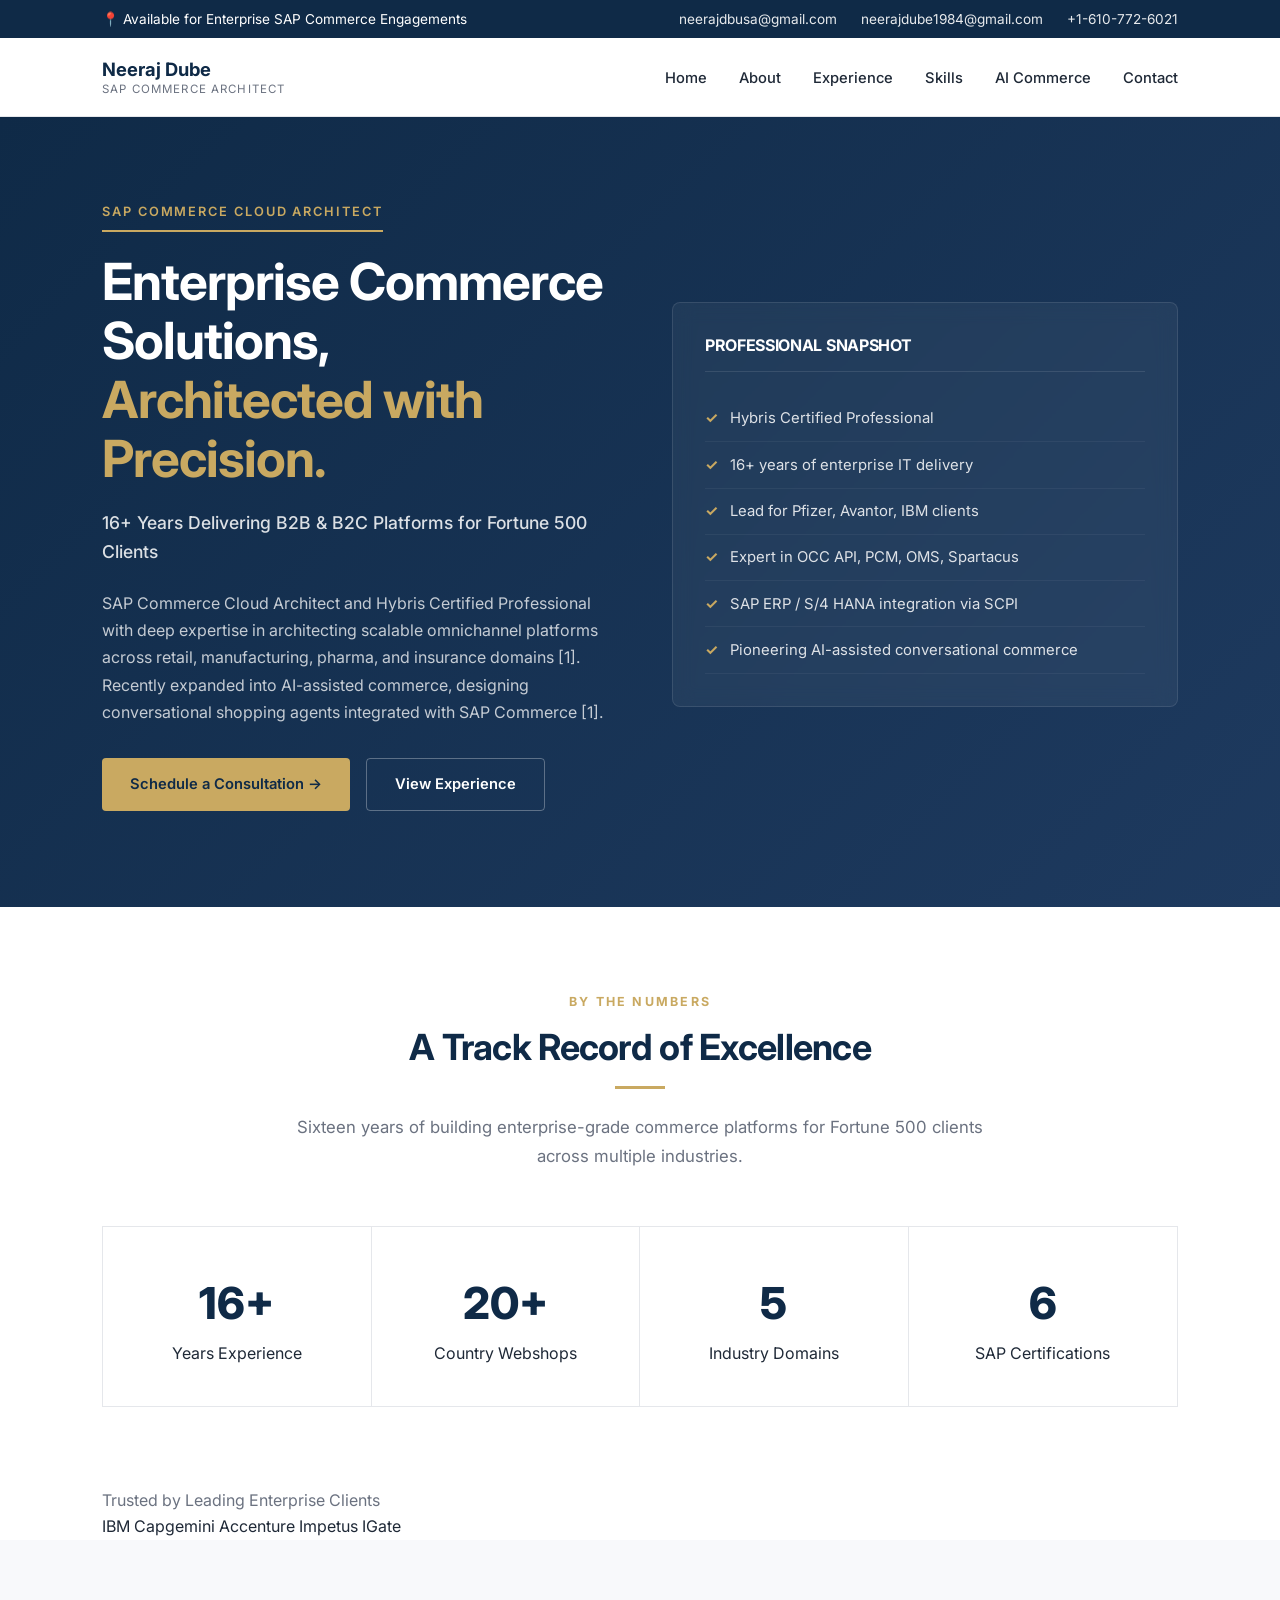
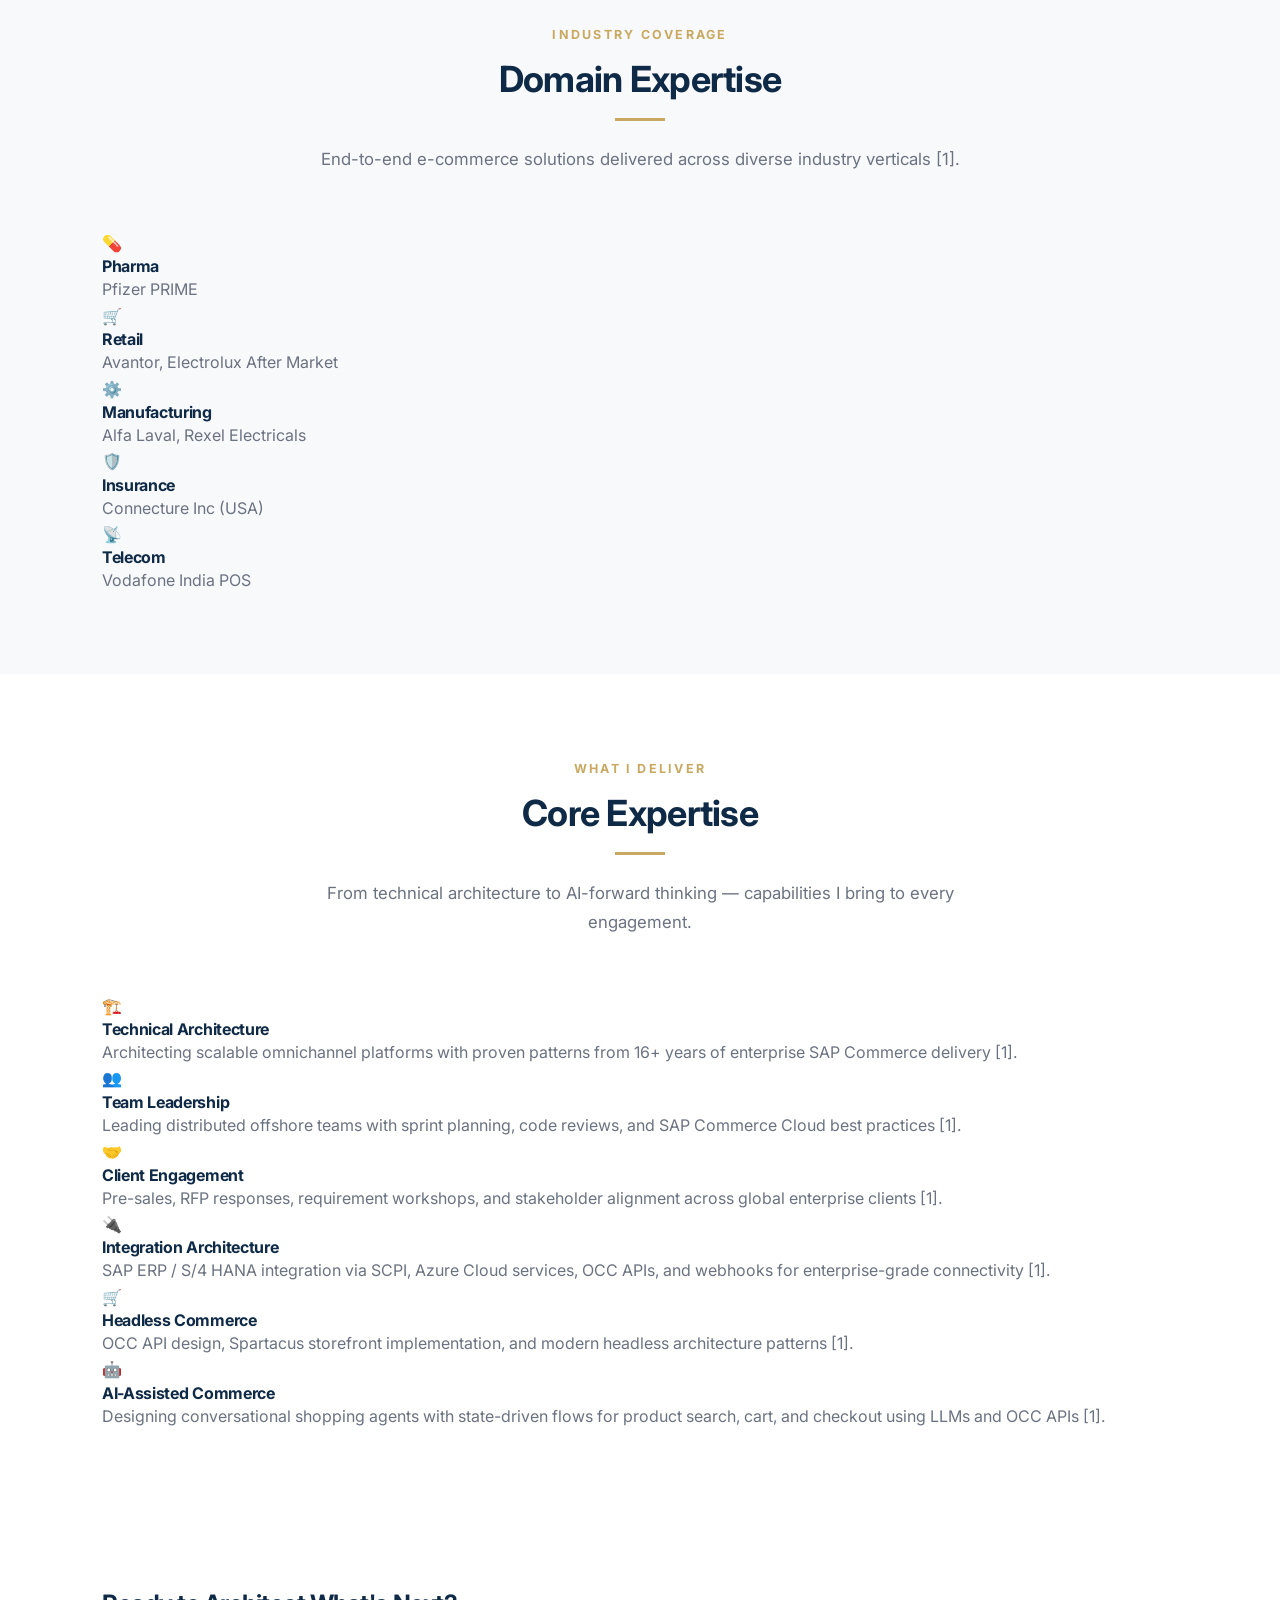
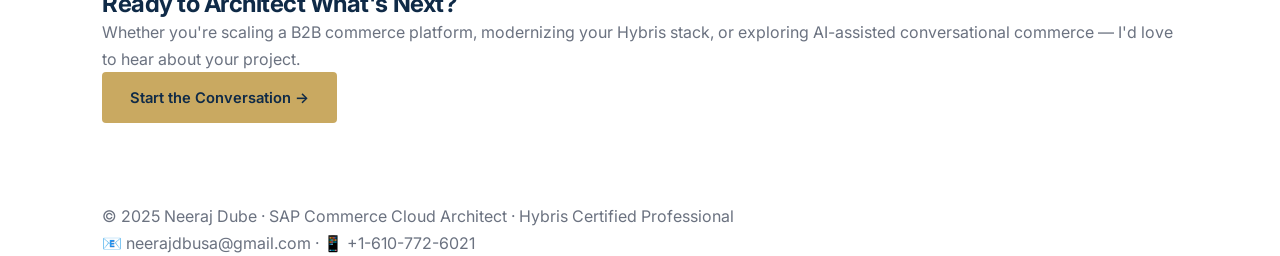
==== commit 6c215a09: "Fix HTML encoding issues in index.html" ====
--- a/index.html
+++ b/index.html
@@ -225,7 +225,7 @@
 <footer>
   <div class="container">
     <p>© 2025 Neeraj Dube · SAP Commerce Cloud Architect · Hybris Certified Professional </p>
-    <p>📧 <a href="mailto:neerajdbusa@gmail.com">neerajdbusa@gmail.com</a> · 📱 +1-484-686-2704</p>
+    <p>📧 <a href="mailto:neerajdbusa@gmail.com">neerajdbusa@gmail.com</a> · 📱 +1-610-772-6021</p>
   </div>
 </footer>
 <script>
